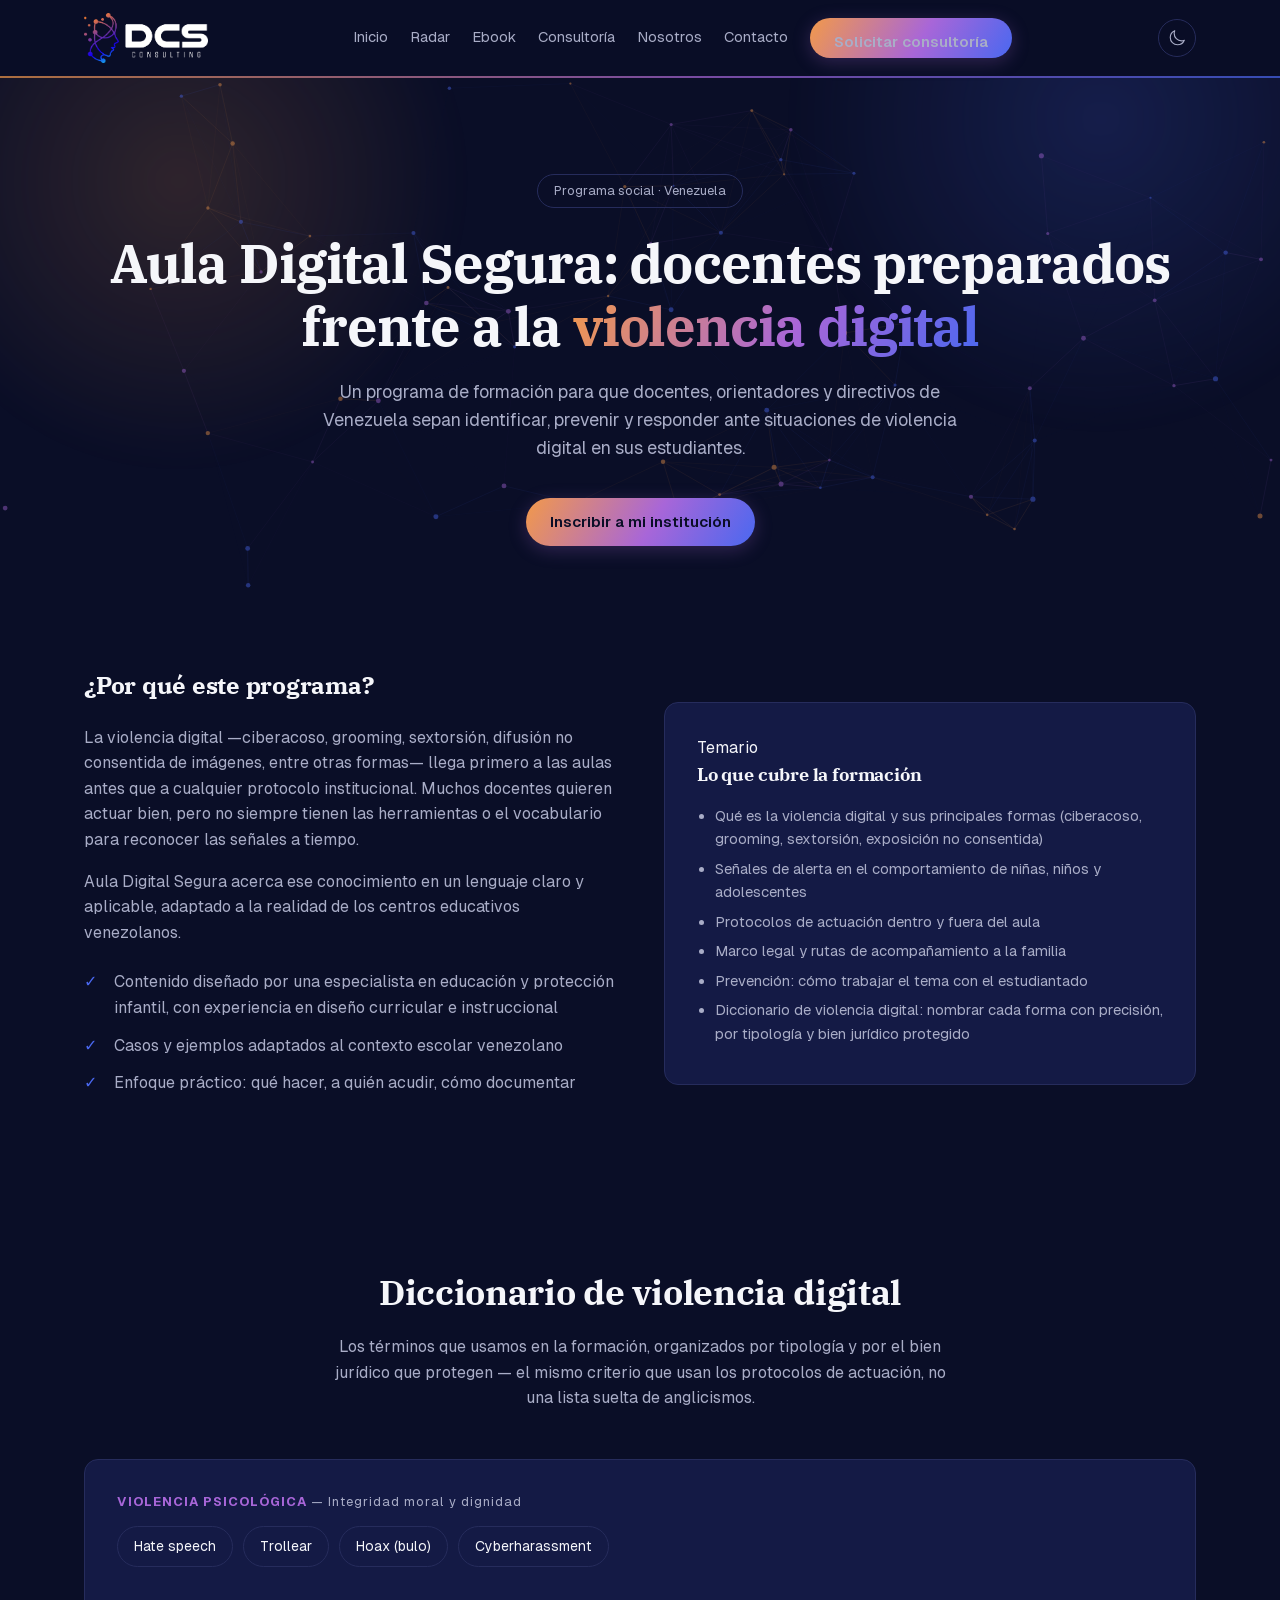
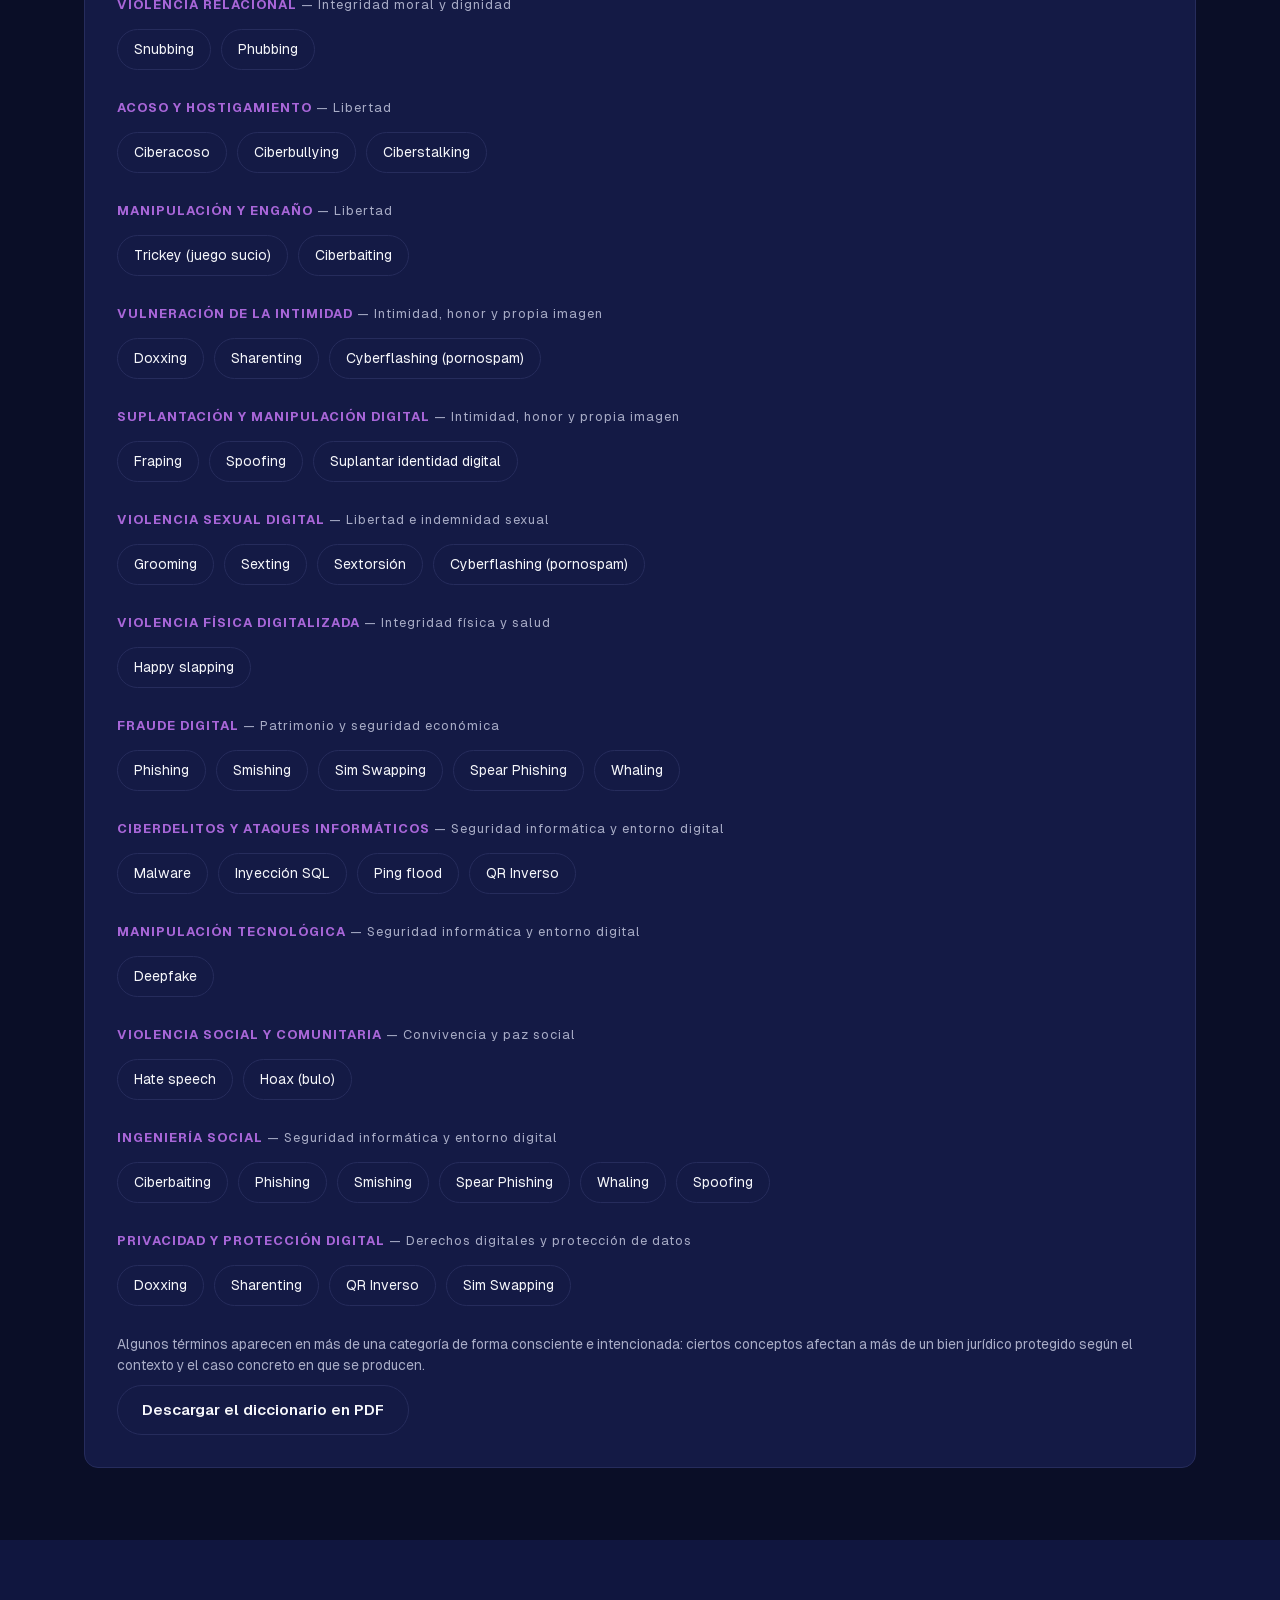
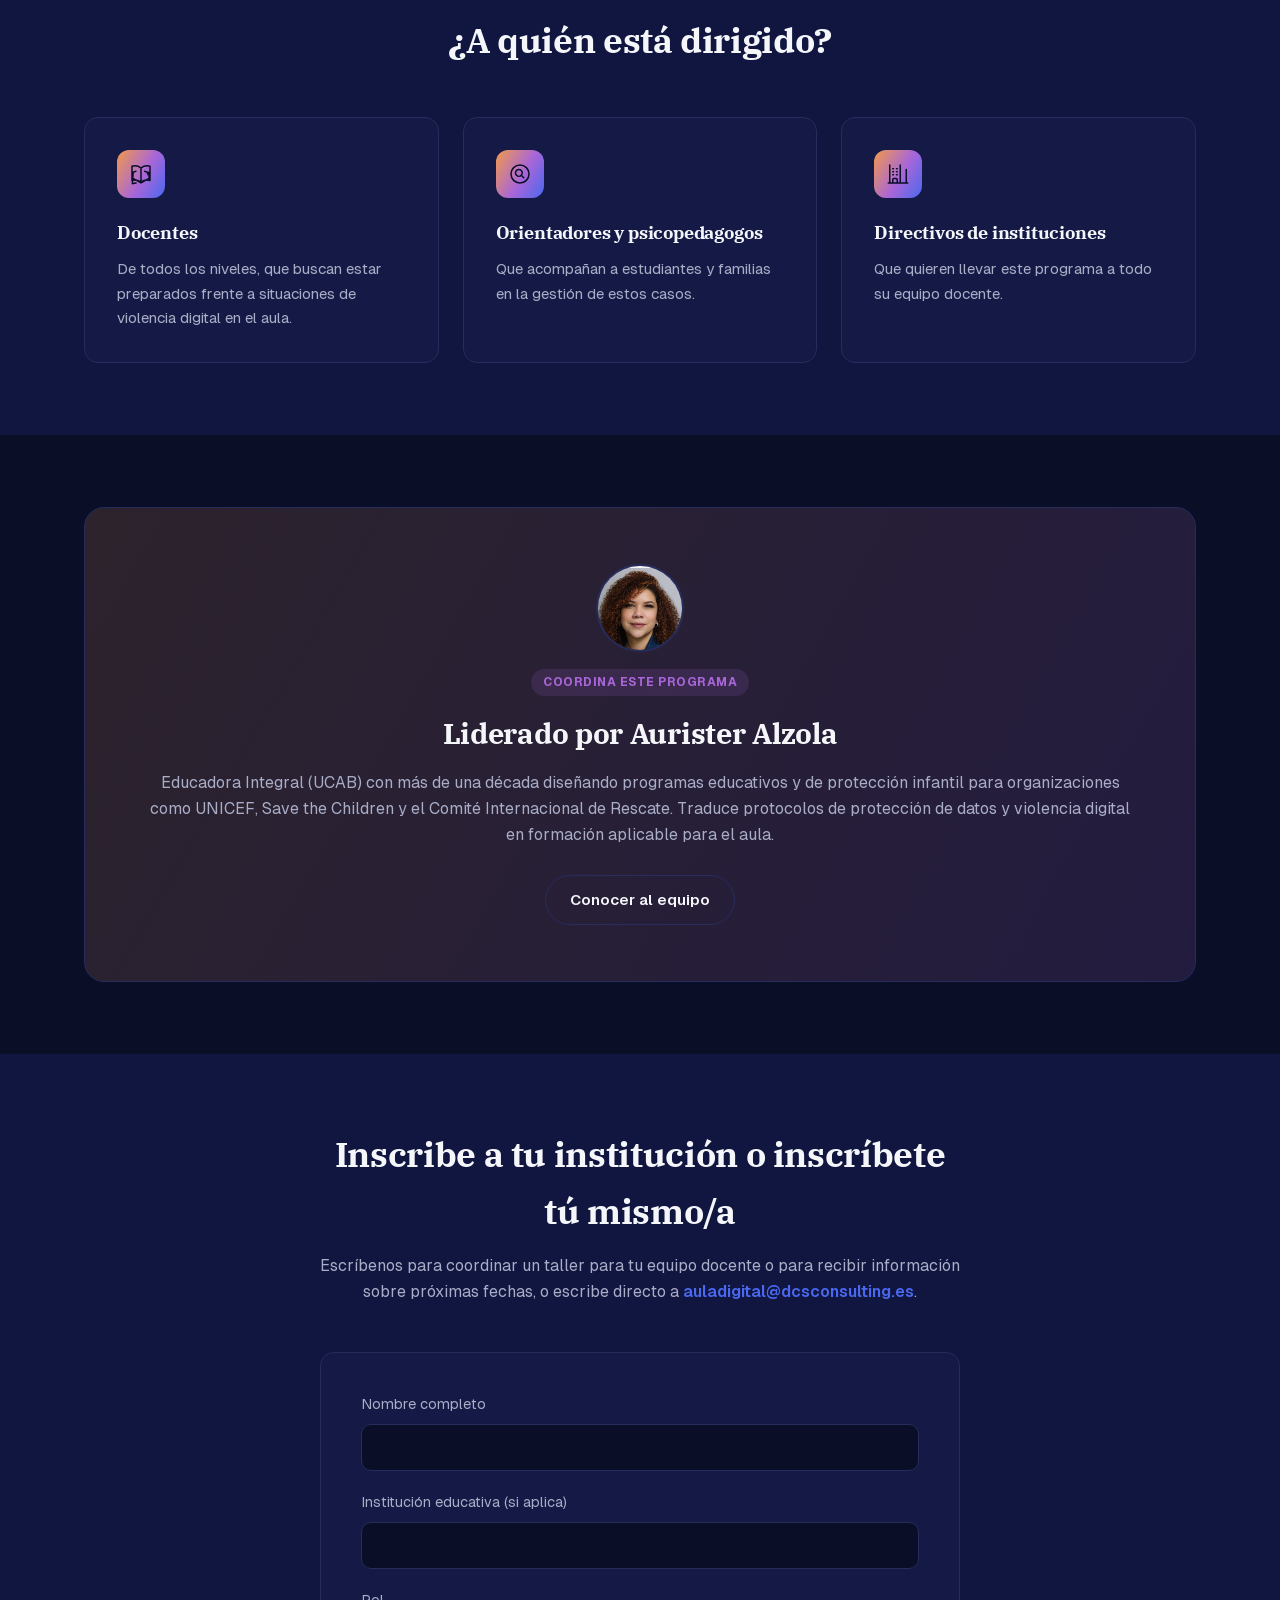
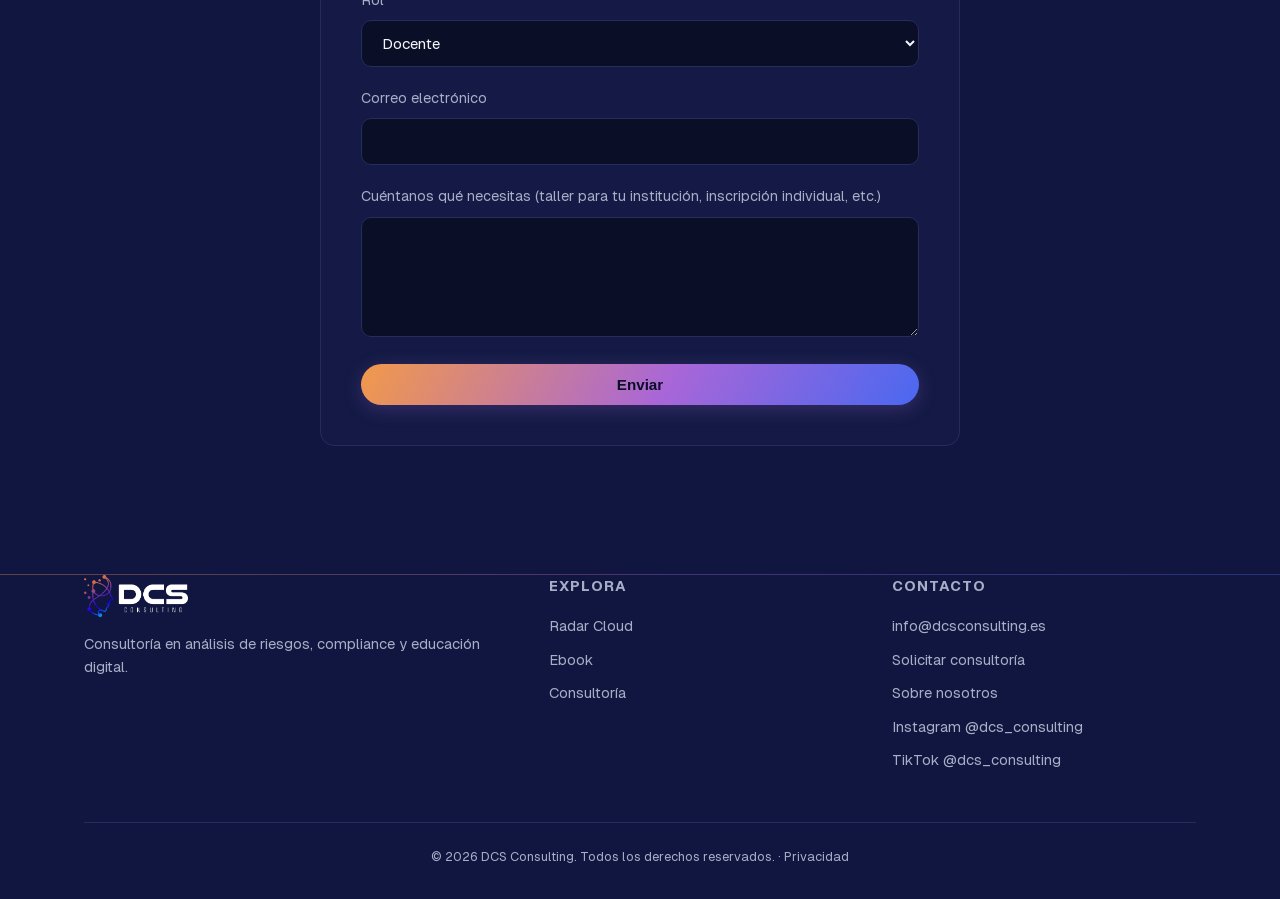
==== aula-digital-segura.html @ 71032039 "Oculta temporalmente Formación y Aula Digital Segura del menú - Quita los enlaces de navegación y fo" ====
<!DOCTYPE html>
<html lang="es">
<head>
<script>(function(){try{if(localStorage.getItem("dcs-theme")==="light"){document.documentElement.setAttribute("data-theme","light");}}catch(e){}})();</script>
<meta charset="UTF-8">
<meta name="viewport" content="width=device-width, initial-scale=1.0">
<title>Aula Digital Segura | DCS Consulting</title>
<meta name="description" content="Programa de formación docente en violencia digital para Venezuela: identificación, prevención y protocolos de actuación en el aula.">
<meta property="og:type" content="website">
<meta property="og:title" content="Aula Digital Segura | DCS Consulting">
<meta property="og:description" content="Programa de formación docente en violencia digital para Venezuela: identificación, prevención y protocolos de actuación en el aula.">
<meta property="og:url" content="https://dcsconsulting.es/aula-digital-segura.html">
<meta property="og:image" content="https://dcsconsulting.es/assets/logo-full.png">
<meta name="twitter:card" content="summary_large_image">
<meta name="twitter:title" content="Aula Digital Segura | DCS Consulting">
<meta name="twitter:description" content="Programa de formación docente en violencia digital para Venezuela: identificación, prevención y protocolos de actuación en el aula.">
<meta name="twitter:image" content="https://dcsconsulting.es/assets/logo-full.png">
<link rel="stylesheet" href="css/style.css?v=20260808">
<link rel="icon" type="image/png" href="assets/favicon.png">
<link rel="preconnect" href="https://fonts.googleapis.com">
<link rel="preconnect" href="https://fonts.gstatic.com" crossorigin>
<link href="https://fonts.googleapis.com/css2?family=IBM+Plex+Serif:wght@500;600;700&display=swap" rel="stylesheet">
</head>
<body>

<header class="site-header">
  <div class="container">
    <a href="index.html" class="logo">
      <img src="assets/logo-full.png" alt="DCS Consulting" class="logo-img logo-on-dark">
      <img src="assets/logo-full-dark.png" alt="DCS Consulting" class="logo-img logo-on-light">
    </a>
    <nav class="nav-links">
      <a href="index.html">Inicio</a>
      <a href="radar.html">Radar</a>
      <a href="ebook.html">Ebook</a>
      <a href="consultoria.html">Consultoría</a>
      <a href="sobre-nosotros.html">Nosotros</a>
      <a href="contacto.html">Contacto</a>
      <a href="contacto.html" class="btn btn-primary">Solicitar consultoría</a>
    </nav>
    <button class="theme-toggle" aria-label="Cambiar tema claro/oscuro" title="Cambiar tema">
      <svg class="icon-moon" viewBox="0 0 24 24"><path stroke-linecap="round" stroke-linejoin="round" stroke-width="1.5" d="M21.752 15.002A9.72 9.72 0 0118 15.75c-5.385 0-9.75-4.365-9.75-9.75 0-1.33.266-2.597.748-3.752A9.753 9.753 0 003 11.25C3 16.635 7.365 21 12.75 21a9.753 9.753 0 009.002-5.998z"/></svg>
      <svg class="icon-sun" viewBox="0 0 24 24"><path stroke-linecap="round" stroke-linejoin="round" stroke-width="1.5" d="M12 3v2.25m6.364.386-1.591 1.591M21 12h-2.25m-.386 6.364-1.591-1.591M12 18.75V21m-6.364-.386 1.591-1.591M3 12h2.25m.386-6.364 1.591 1.591M15.75 12a3.75 3.75 0 11-7.5 0 3.75 3.75 0 017.5 0z"/></svg>
    </button>
    <button class="nav-toggle" aria-label="Abrir menú">☰</button>
  </div>
</header>

<section class="hero" style="padding-bottom:48px;">
  <canvas class="particle-swarm hero-swarm" aria-hidden="true"></canvas>
  <div class="container">
    <span class="eyebrow">Programa social · Venezuela</span>
    <h1>Aula Digital Segura: docentes preparados frente a la <span class="grad">violencia digital</span></h1>
    <p class="lead">Un programa de formación para que docentes, orientadores y directivos de Venezuela sepan identificar, prevenir y responder ante situaciones de violencia digital en sus estudiantes.</p>
    <div class="hero-actions">
      <a href="#form" class="btn btn-primary">Inscribir a mi institución</a>
    </div>
  </div>
</section>

<section>
  <div class="container two-col">
    <div>
      <h2 class="mt-0">¿Por qué este programa?</h2>
      <p style="color:var(--text-muted);">La violencia digital —ciberacoso, grooming, sextorsión, difusión no consentida de imágenes, entre otras formas— llega primero a las aulas antes que a cualquier protocolo institucional. Muchos docentes quieren actuar bien, pero no siempre tienen las herramientas o el vocabulario para reconocer las señales a tiempo.</p>
      <p style="color:var(--text-muted);">Aula Digital Segura acerca ese conocimiento en un lenguaje claro y aplicable, adaptado a la realidad de los centros educativos venezolanos.</p>
      <ul class="list-check">
        <li>Contenido diseñado por una especialista en educación y protección infantil, con experiencia en diseño curricular e instruccional</li>
        <li>Casos y ejemplos adaptados al contexto escolar venezolano</li>
        <li>Enfoque práctico: qué hacer, a quién acudir, cómo documentar</li>
      </ul>
    </div>
    <div class="card">
      <span class="tag">Temario</span>
      <h3>Lo que cubre la formación</h3>
      <ul>
        <li>Qué es la violencia digital y sus principales formas (ciberacoso, grooming, sextorsión, exposición no consentida)</li>
        <li>Señales de alerta en el comportamiento de niñas, niños y adolescentes</li>
        <li>Protocolos de actuación dentro y fuera del aula</li>
        <li>Marco legal y rutas de acompañamiento a la familia</li>
        <li>Prevención: cómo trabajar el tema con el estudiantado</li>
        <li>Diccionario de violencia digital: nombrar cada forma con precisión, por tipología y bien jurídico protegido</li>
      </ul>
    </div>
  </div>
</section>

<section>
  <div class="container">
    <div class="section-head">
      <h2>Diccionario de violencia digital</h2>
      <p>Los términos que usamos en la formación, organizados por tipología y por el bien jurídico que protegen — el mismo criterio que usan los protocolos de actuación, no una lista suelta de anglicismos.</p>
    </div>
    <div class="card">
      <div class="skill-group">
        <h4>Violencia psicológica <span style="text-transform:none; font-weight:400; color:var(--text-muted);">— Integridad moral y dignidad</span></h4>
        <div class="skill-tags">
          <span class="skill-tag">Hate speech</span>
          <span class="skill-tag">Trollear</span>
          <span class="skill-tag">Hoax (bulo)</span>
          <span class="skill-tag">Cyberharassment</span>
        </div>
      </div>
      <div class="skill-group">
        <h4>Violencia relacional <span style="text-transform:none; font-weight:400; color:var(--text-muted);">— Integridad moral y dignidad</span></h4>
        <div class="skill-tags">
          <span class="skill-tag">Snubbing</span>
          <span class="skill-tag">Phubbing</span>
        </div>
      </div>
      <div class="skill-group">
        <h4>Acoso y hostigamiento <span style="text-transform:none; font-weight:400; color:var(--text-muted);">— Libertad</span></h4>
        <div class="skill-tags">
          <span class="skill-tag">Ciberacoso</span>
          <span class="skill-tag">Ciberbullying</span>
          <span class="skill-tag">Ciberstalking</span>
        </div>
      </div>
      <div class="skill-group">
        <h4>Manipulación y engaño <span style="text-transform:none; font-weight:400; color:var(--text-muted);">— Libertad</span></h4>
        <div class="skill-tags">
          <span class="skill-tag">Trickey (juego sucio)</span>
          <span class="skill-tag">Ciberbaiting</span>
        </div>
      </div>
      <div class="skill-group">
        <h4>Vulneración de la intimidad <span style="text-transform:none; font-weight:400; color:var(--text-muted);">— Intimidad, honor y propia imagen</span></h4>
        <div class="skill-tags">
          <span class="skill-tag">Doxxing</span>
          <span class="skill-tag">Sharenting</span>
          <span class="skill-tag">Cyberflashing (pornospam)</span>
        </div>
      </div>
      <div class="skill-group">
        <h4>Suplantación y manipulación digital <span style="text-transform:none; font-weight:400; color:var(--text-muted);">— Intimidad, honor y propia imagen</span></h4>
        <div class="skill-tags">
          <span class="skill-tag">Fraping</span>
          <span class="skill-tag">Spoofing</span>
          <span class="skill-tag">Suplantar identidad digital</span>
        </div>
      </div>
      <div class="skill-group">
        <h4>Violencia sexual digital <span style="text-transform:none; font-weight:400; color:var(--text-muted);">— Libertad e indemnidad sexual</span></h4>
        <div class="skill-tags">
          <span class="skill-tag">Grooming</span>
          <span class="skill-tag">Sexting</span>
          <span class="skill-tag">Sextorsión</span>
          <span class="skill-tag">Cyberflashing (pornospam)</span>
        </div>
      </div>
      <div class="skill-group">
        <h4>Violencia física digitalizada <span style="text-transform:none; font-weight:400; color:var(--text-muted);">— Integridad física y salud</span></h4>
        <div class="skill-tags">
          <span class="skill-tag">Happy slapping</span>
        </div>
      </div>
      <div class="skill-group">
        <h4>Fraude digital <span style="text-transform:none; font-weight:400; color:var(--text-muted);">— Patrimonio y seguridad económica</span></h4>
        <div class="skill-tags">
          <span class="skill-tag">Phishing</span>
          <span class="skill-tag">Smishing</span>
          <span class="skill-tag">Sim Swapping</span>
          <span class="skill-tag">Spear Phishing</span>
          <span class="skill-tag">Whaling</span>
        </div>
      </div>
      <div class="skill-group">
        <h4>Ciberdelitos y ataques informáticos <span style="text-transform:none; font-weight:400; color:var(--text-muted);">— Seguridad informática y entorno digital</span></h4>
        <div class="skill-tags">
          <span class="skill-tag">Malware</span>
          <span class="skill-tag">Inyección SQL</span>
          <span class="skill-tag">Ping flood</span>
          <span class="skill-tag">QR Inverso</span>
        </div>
      </div>
      <div class="skill-group">
        <h4>Manipulación tecnológica <span style="text-transform:none; font-weight:400; color:var(--text-muted);">— Seguridad informática y entorno digital</span></h4>
        <div class="skill-tags">
          <span class="skill-tag">Deepfake</span>
        </div>
      </div>
      <div class="skill-group">
        <h4>Violencia social y comunitaria <span style="text-transform:none; font-weight:400; color:var(--text-muted);">— Convivencia y paz social</span></h4>
        <div class="skill-tags">
          <span class="skill-tag">Hate speech</span>
          <span class="skill-tag">Hoax (bulo)</span>
        </div>
      </div>
      <div class="skill-group">
        <h4>Ingeniería social <span style="text-transform:none; font-weight:400; color:var(--text-muted);">— Seguridad informática y entorno digital</span></h4>
        <div class="skill-tags">
          <span class="skill-tag">Ciberbaiting</span>
          <span class="skill-tag">Phishing</span>
          <span class="skill-tag">Smishing</span>
          <span class="skill-tag">Spear Phishing</span>
          <span class="skill-tag">Whaling</span>
          <span class="skill-tag">Spoofing</span>
        </div>
      </div>
      <div class="skill-group">
        <h4>Privacidad y protección digital <span style="text-transform:none; font-weight:400; color:var(--text-muted);">— Derechos digitales y protección de datos</span></h4>
        <div class="skill-tags">
          <span class="skill-tag">Doxxing</span>
          <span class="skill-tag">Sharenting</span>
          <span class="skill-tag">QR Inverso</span>
          <span class="skill-tag">Sim Swapping</span>
        </div>
      </div>
      <p style="color:var(--text-muted); font-size:0.85rem; margin-top:24px;">Algunos términos aparecen en más de una categoría de forma consciente e intencionada: ciertos conceptos afectan a más de un bien jurídico protegido según el contexto y el caso concreto en que se producen.</p>
      <a href="assets/downloads/Diccionario-Violencia-Digital-DCS.pdf" class="btn btn-outline" style="margin-top:8px;" download>Descargar el diccionario en PDF</a>
    </div>
  </div>
</section>

<section class="section-alt">
  <div class="container">
    <div class="section-head">
      <h2>¿A quién está dirigido?</h2>
    </div>
    <div class="grid">
      <div class="card">
        <div class="icon"><svg viewBox="0 0 24 24"><path stroke-linecap="round" stroke-linejoin="round" stroke-width="1.5" d="M4.26 10.147a60.437 60.437 0 00-.491 6.347A48.627 48.627 0 0112 20.904a48.627 48.627 0 018.232-4.41 60.46 60.46 0 00-.491-6.347M4.26 10.147a50.02 50.02 0 012.658-.813m-2.658.813a49.99 49.99 0 00-.833 11.5m0 0a44.997 44.997 0 013.7-.686M18.232 10.147a50.02 50.02 0 00-2.658-.813m2.658.813a49.99 49.99 0 01.833 2.507M12 6.042A8.967 8.967 0 006 3.75c-1.052 0-2.062.18-3 .512v14.25A8.987 8.987 0 016 18c2.305 0 4.408.867 6 2.292m0-14.25a8.966 8.966 0 016-2.292c1.052 0 2.062.18 3 .512v14.25A8.987 8.987 0 0018 18a8.967 8.967 0 00-6 2.292m0-14.25v14.25"/></svg></div>
        <h3>Docentes</h3>
        <p>De todos los niveles, que buscan estar preparados frente a situaciones de violencia digital en el aula.</p>
      </div>
      <div class="card">
        <div class="icon"><svg viewBox="0 0 24 24"><path stroke-linecap="round" stroke-linejoin="round" stroke-width="1.5" d="M15.75 15.75l-2.489-2.489m0 0a3.375 3.375 0 10-4.773-4.773 3.375 3.375 0 004.774 4.774zM21 12a9 9 0 11-18 0 9 9 0 0118 0z"/></svg></div>
        <h3>Orientadores y psicopedagogos</h3>
        <p>Que acompañan a estudiantes y familias en la gestión de estos casos.</p>
      </div>
      <div class="card">
        <div class="icon"><svg viewBox="0 0 24 24"><path stroke-linecap="round" stroke-linejoin="round" stroke-width="1.5" d="M2.25 21h19.5m-18-18v18m10.5-18v18m6-13.5V21M6.75 6.75h.75m-.75 3h.75m-.75 3h.75m3-6h.75m-.75 3h.75m-.75 3h.75M6.75 21v-3.375c0-.621.504-1.125 1.125-1.125h2.25c.621 0 1.125.504 1.125 1.125V21"/></svg></div>
        <h3>Directivos de instituciones</h3>
        <p>Que quieren llevar este programa a todo su equipo docente.</p>
      </div>
    </div>
  </div>
</section>

<section>
  <div class="container">
    <div class="cta-banner">
      <img src="assets/auri.jpg" alt="Aurister Alzola" class="team-photo">
      <span class="badge">Coordina este programa</span>
      <h2>Liderado por Aurister Alzola</h2>
      <p>
        Educadora Integral (UCAB) con más de una década diseñando programas educativos y de protección infantil para organizaciones como UNICEF, Save the Children y el Comité Internacional de Rescate. Traduce protocolos de protección de datos y violencia digital en formación aplicable para el aula.
      </p>
      <a href="sobre-nosotros.html" class="btn btn-outline">Conocer al equipo</a>
    </div>
  </div>
</section>

<section id="form" class="section-alt">
  <div class="container">
    <div class="section-head">
      <h2>Inscribe a tu institución o inscríbete tú mismo/a</h2>
      <p>Escríbenos para coordinar un taller para tu equipo docente o para recibir información sobre próximas fechas, o escribe directo a <a href="mailto:auladigital@dcsconsulting.es" style="color:var(--blue); font-weight:600;">auladigital@dcsconsulting.es</a>.</p>
    </div>
    <div class="form-wrap">
      <!-- TODO: reemplaza YOUR_FORM_ID por tu propio formulario de Formspree -->
      <form action="https://formspree.io/f/YOUR_FORM_ID" method="POST">
        <div class="field">
          <label for="nombre">Nombre completo</label>
          <input type="text" id="nombre" name="nombre" required>
        </div>
        <div class="field">
          <label for="institucion">Institución educativa (si aplica)</label>
          <input type="text" id="institucion" name="institucion">
        </div>
        <div class="field">
          <label for="rol">Rol</label>
          <select id="rol" name="rol">
            <option>Docente</option>
            <option>Orientador/a</option>
            <option>Directivo/a</option>
            <option>Otro</option>
          </select>
        </div>
        <div class="field">
          <label for="email">Correo electrónico</label>
          <input type="email" id="email" name="email" required>
        </div>
        <div class="field">
          <label for="mensaje">Cuéntanos qué necesitas (taller para tu institución, inscripción individual, etc.)</label>
          <textarea id="mensaje" name="mensaje"></textarea>
        </div>
        <button type="submit" class="btn btn-primary" style="width:100%;">Enviar</button>
      </form>
    </div>
  </div>
</section>

<footer class="site-footer">
  <div class="container">
    <div class="footer-grid">
      <div>
        <div class="logo" style="margin-bottom:14px;">
          <img src="assets/logo-full.png" alt="DCS Consulting" class="logo-img logo-on-dark">
      <img src="assets/logo-full-dark.png" alt="DCS Consulting" class="logo-img logo-on-light">
        </div>
        <p>Consultoría en análisis de riesgos, compliance y educación digital.</p>
      </div>
      <div>
        <h4>Explora</h4>
        <a href="radar.html">Radar Cloud</a>
        <a href="ebook.html">Ebook</a>
        <a href="consultoria.html">Consultoría</a>
      </div>
      <div>
        <h4>Contacto</h4>
        <p><a href="mailto:info@dcsconsulting.es">info@dcsconsulting.es</a></p>
        <a href="contacto.html">Solicitar consultoría</a>
        <a href="sobre-nosotros.html">Sobre nosotros</a>
        <a href="https://www.instagram.com/dcs_consulting/" target="_blank" rel="noopener">Instagram @dcs_consulting</a>
        <a href="https://www.tiktok.com/@dcs_consulting" target="_blank" rel="noopener">TikTok @dcs_consulting</a>
      </div>
    </div>
    <div class="footer-bottom">© 2026 DCS Consulting. Todos los derechos reservados. · <a href="privacidad.html" style="color:inherit;">Privacidad</a></div>
  </div>
</footer>

<script defer src="js/particle-swarm.js?v=20260808"></script>
<script src="js/main.js?v=20260808"></script>
</body>
</html>
---- css/style.css ----
/* DCS Consulting — hoja de estilos global */

@font-face {
  font-family: "Geist";
  src: url("../assets/fonts/Geist-Variable.woff2") format("woff2-variations"),
       url("../assets/fonts/Geist-Variable.woff2") format("woff2");
  font-weight: 100 900;
  font-style: normal;
  font-display: swap;
}

:root {
  --bg: #0a0e27;
  --bg-alt: #10163f;
  --bg-card: #141a45;
  --border: #262c5c;
  --text: #f5f6fa;
  --text-muted: #a9adc7;
  --orange: #f2994a;
  --purple: #a866d8;
  --blue: #4a68f0;
  --gradient: linear-gradient(120deg, var(--orange), var(--purple) 55%, var(--blue));
  --radius: 14px;
  --max-width: 1160px;
  --ease-out: cubic-bezier(0.22, 1, 0.36, 1);
  --font-display: "IBM Plex Serif", Georgia, serif;
  --header-bg: rgba(10, 14, 39, 0.92);
  --card-shadow: rgba(10, 14, 39, 0.4);
  --danger: #ef5a5a;
  --warning: #f2994a;
  --success: #3ddc97;
}

:root[data-theme="light"] {
  --bg: #f6f7fb;
  --bg-alt: #ebeef8;
  --bg-card: #ffffff;
  --border: #dde1f2;
  --text: #12173a;
  --text-muted: #5a5f82;
  --header-bg: rgba(246, 247, 251, 0.88);
  --card-shadow: rgba(30, 41, 90, 0.14);
}

:root[data-theme="light"] .hero-nebula { opacity: 0.32; }
:root[data-theme="light"] .hero-swarm { opacity: 0.35; }

* { box-sizing: border-box; }

html {
  scroll-behavior: smooth;
  overflow-x: clip;
}

@media (prefers-reduced-motion: reduce) {
  html { scroll-behavior: auto; }
}

body {
  margin: 0;
  overflow-x: clip;
  font-family: "Geist", "IBM Plex Sans", "Segoe UI", system-ui, -apple-system, Roboto, Helvetica, Arial, sans-serif;
  background: var(--bg);
  color: var(--text);
  line-height: 1.6;
}

h1, h2, h3 {
  font-family: var(--font-display);
  letter-spacing: -0.01em;
}

a { color: inherit; text-decoration: none; }

img { max-width: 100%; display: block; }

.container {
  max-width: var(--max-width);
  margin: 0 auto;
  padding: 0 24px;
}

/* ---------- Header ---------- */

.site-header {
  position: sticky;
  top: 0;
  z-index: 100;
  background: var(--header-bg);
  backdrop-filter: blur(8px);
}

.site-header::after {
  content: "";
  display: block;
  height: 2px;
  background: var(--gradient);
  opacity: 0.7;
}

.site-header .container {
  display: flex;
  align-items: center;
  justify-content: space-between;
  height: 76px;
}

.logo {
  display: flex;
  align-items: center;
  gap: 8px;
}

.site-header .logo-img,
.site-footer .logo-img {
  height: 50px;
  width: auto;
  max-width: none;
  flex-shrink: 0;
}

.site-footer .logo-img { height: 42px; }

.logo-on-light { display: none; }
:root[data-theme="light"] .logo-on-dark { display: none; }
:root[data-theme="light"] .logo-on-light { display: block; }

.nav-links {
  display: flex;
  align-items: center;
  gap: 22px;
  font-size: 0.92rem;
  white-space: nowrap;
}

.nav-links a {
  position: relative;
  color: var(--text-muted);
  padding-bottom: 3px;
  transition: color 0.2s;
}

.nav-links a::after {
  content: "";
  position: absolute;
  left: 0; right: 0; bottom: -2px;
  height: 1.5px;
  background: var(--gradient);
  transform: scaleX(0);
  transform-origin: right;
  transition: transform 0.3s var(--ease-out);
}

.nav-links a:hover,
.nav-links a.active {
  color: var(--text);
}

.nav-links a:hover::after,
.nav-links a.active::after {
  transform: scaleX(1);
  transform-origin: left;
}

.nav-links a.btn::after { display: none; }

.btn {
  display: inline-block;
  padding: 12px 24px;
  border-radius: 999px;
  font-weight: 600;
  font-size: 0.95rem;
  border: none;
  cursor: pointer;
  transition: transform 0.25s var(--ease-out), box-shadow 0.25s var(--ease-out);
}

.btn-primary {
  background: var(--gradient);
  color: #0a0e27;
  box-shadow: 0 4px 18px rgba(168, 102, 216, 0.25);
}

.btn-primary:hover { transform: translateY(-2px); box-shadow: 0 10px 28px rgba(168, 102, 216, 0.4); }

.btn-outline {
  background: transparent;
  color: var(--text);
  border: 1px solid var(--border);
}

.btn-outline:hover { border-color: var(--purple); }

.nav-toggle {
  display: none;
  background: none;
  border: none;
  color: var(--text);
  font-size: 1.6rem;
  cursor: pointer;
}

.theme-toggle {
  display: inline-flex;
  align-items: center;
  justify-content: center;
  width: 38px;
  height: 38px;
  border-radius: 50%;
  border: 1px solid var(--border);
  background: transparent;
  color: var(--text-muted);
  cursor: pointer;
  transition: border-color 0.25s var(--ease-out), color 0.25s var(--ease-out);
}

.theme-toggle:hover { border-color: var(--purple); color: var(--text); }

.theme-toggle svg { width: 18px; height: 18px; stroke: currentColor; fill: none; }

.theme-toggle .icon-sun { display: none; }
:root[data-theme="light"] .theme-toggle .icon-sun { display: block; }
:root[data-theme="light"] .theme-toggle .icon-moon { display: none; }

/* ---------- Hero ---------- */

.hero {
  position: relative;
  padding: 96px 0 72px;
  text-align: center;
  overflow: hidden;
}

.hero::before {
  content: "";
  position: absolute;
  inset: -10%;
  z-index: 0;
  background:
    radial-gradient(circle 480px at var(--mx, 20%) var(--my, 25%), rgba(242, 153, 74, 0.16), transparent 60%),
    radial-gradient(circle 520px at calc(100% - var(--mx, 20%)) calc(var(--my, 25%) - 10%), rgba(74, 104, 240, 0.18), transparent 60%);
  filter: blur(10px);
  transition: background 0.4s ease;
  pointer-events: none;
}

.hero > .container { position: relative; z-index: 1; }

.hero-nebula {
  position: absolute;
  inset: 0;
  z-index: 0;
  opacity: 0.55;
  pointer-events: none;
}

.hero-nebula canvas {
  display: block;
  width: 100%;
  height: 100%;
}

.founder-showcase {
  display: flex;
  align-items: center;
  gap: 56px;
}

.founder-portrait-frame {
  position: relative;
  flex: 0 0 auto;
  width: 100%;
  max-width: 360px;
  aspect-ratio: 900 / 872;
  border-radius: var(--radius);
  overflow: hidden;
  background: var(--bg-alt);
  border: 1px solid var(--border);
}

.particle-swarm {
  position: absolute;
  inset: 0;
  width: 100%;
  height: 100%;
  display: block;
}

.hero-swarm {
  z-index: 0;
  opacity: 0.5;
  pointer-events: none;
}

.founder-portrait-img {
  position: absolute;
  inset: 0;
  width: 100%;
  height: 100%;
  object-fit: cover;
  object-position: center 18%;
  -webkit-mask-image: radial-gradient(ellipse 62% 74% at 50% 40%, black 52%, transparent 92%);
  mask-image: radial-gradient(ellipse 62% 74% at 50% 40%, black 52%, transparent 92%);
}

.founder-showcase-text {
  flex: 1 1 320px;
}

@media (max-width: 780px) {
  .founder-showcase {
    flex-direction: column;
    gap: 28px;
    text-align: center;
  }
  .founder-portrait-frame { max-width: 280px; }
}

.eyebrow {
  display: inline-block;
  padding: 6px 16px;
  border: 1px solid var(--border);
  border-radius: 999px;
  font-size: 0.8rem;
  color: var(--text-muted);
  margin-bottom: 24px;
}

.hero h1 {
  font-size: clamp(2.1rem, 5vw, 3.4rem);
  margin: 0 0 20px;
  font-weight: 800;
  line-height: 1.15;
  letter-spacing: -0.02em;
}

.hero h1 .grad {
  background: var(--gradient);
  -webkit-background-clip: text;
  background-clip: text;
  color: transparent;
}

.hero p.lead {
  max-width: 680px;
  margin: 0 auto 36px;
  color: var(--text-muted);
  font-size: 1.1rem;
}

.hero-actions {
  display: flex;
  gap: 16px;
  justify-content: center;
  flex-wrap: wrap;
}

/* ---------- Sections ---------- */

section { padding: 72px 0; }

.section-alt { background: var(--bg-alt); }

.section-head {
  text-align: center;
  max-width: 640px;
  margin: 0 auto 48px;
}

.section-head h2 {
  font-size: clamp(1.6rem, 3vw, 2.2rem);
  margin: 0 0 14px;
}

.section-head p { color: var(--text-muted); margin: 0; }

/* ---------- Cards / Grid ---------- */

.grid {
  display: grid;
  gap: 24px;
  grid-template-columns: repeat(auto-fit, minmax(260px, 1fr));
}

.grid-2 { grid-template-columns: repeat(auto-fit, minmax(320px, 1fr)); }

.card {
  position: relative;
  background: var(--bg-card);
  border: 1px solid var(--border);
  border-radius: var(--radius);
  padding: 32px;
  transition: transform 0.3s var(--ease-out), border-color 0.3s var(--ease-out), box-shadow 0.3s var(--ease-out);
  overflow: hidden;
}

.card::before {
  content: "";
  position: absolute;
  top: 0; left: 0; right: 0;
  height: 3px;
  background: var(--gradient);
  opacity: 0;
  transition: opacity 0.2s ease;
}

.card:hover {
  transform: translateY(-4px);
  border-color: var(--purple);
  box-shadow: 0 12px 32px var(--card-shadow);
}

.card:hover::before { opacity: 1; }

.card:hover .icon { transform: scale(1.08) rotate(-4deg); }

.card .icon {
  width: 48px;
  height: 48px;
  border-radius: 12px;
  background: var(--gradient);
  display: flex;
  transition: transform 0.4s var(--ease-out);
  align-items: center;
  justify-content: center;
  color: var(--bg);
  font-size: 1.3rem;
  font-weight: 700;
  margin-bottom: 20px;
}

.card .icon svg {
  width: 24px;
  height: 24px;
  stroke: currentColor;
  fill: none;
}

.card h3 { margin: 0 0 10px; font-size: 1.15rem; }

.card p { color: var(--text-muted); margin: 0; font-size: 0.95rem; }

.card ul { margin: 14px 0 0; padding-left: 18px; color: var(--text-muted); font-size: 0.92rem; }
.card ul li { margin-bottom: 6px; }

.pillar-card {
  position: relative;
  overflow: hidden;
}

.team-photo {
  width: 88px;
  height: 88px;
  border-radius: 50%;
  object-fit: cover;
  margin: 0 auto 16px;
  border: 2px solid var(--border);
}

.pillar-card .tag {
  display: inline-block;
  font-size: 0.72rem;
  text-transform: uppercase;
  letter-spacing: 1px;
  color: var(--purple);
  margin-bottom: 10px;
  font-weight: 700;
}

/* ---------- Steps ---------- */

.steps {
  display: grid;
  gap: 20px;
  grid-template-columns: repeat(auto-fit, minmax(220px, 1fr));
  counter-reset: step;
}

.step {
  border: 1px solid var(--border);
  border-radius: var(--radius);
  padding: 24px;
}

.step::before {
  counter-increment: step;
  content: counter(step);
  display: flex;
  align-items: center;
  justify-content: center;
  width: 36px;
  height: 36px;
  border-radius: 50%;
  background: var(--gradient);
  color: #0a0e27;
  font-weight: 800;
  margin-bottom: 16px;
}

/* ---------- Forms ---------- */

.form-wrap {
  max-width: 640px;
  margin: 0 auto;
  background: var(--bg-card);
  border: 1px solid var(--border);
  border-radius: var(--radius);
  padding: 40px;
}

form .field { margin-bottom: 20px; }

form label {
  display: block;
  margin-bottom: 8px;
  font-size: 0.9rem;
  color: var(--text-muted);
}

form input,
form select,
form textarea {
  width: 100%;
  padding: 13px 16px;
  border-radius: 10px;
  border: 1px solid var(--border);
  background: var(--bg);
  color: var(--text);
  font-size: 0.95rem;
  font-family: inherit;
}

form input:focus-visible,
form select:focus-visible,
form textarea:focus-visible {
  outline: 2px solid var(--purple);
  outline-offset: 2px;
  border-color: var(--purple);
}

/* ---------- Focus states (keyboard nav) ---------- */

a:focus-visible,
button:focus-visible,
.btn:focus-visible,
.skill-tag:focus-visible {
  outline: 2px solid var(--blue);
  outline-offset: 3px;
  border-radius: 4px;
}

.btn:focus-visible { border-radius: 999px; }

form textarea { resize: vertical; min-height: 120px; }

.field-checkbox {
  display: flex;
  align-items: flex-start;
  gap: 10px;
}

.field-checkbox input[type="checkbox"] {
  width: 18px;
  height: 18px;
  margin-top: 2px;
  accent-color: var(--purple);
  flex-shrink: 0;
}

.field-checkbox label {
  font-size: 0.85rem;
  color: var(--text-muted);
  margin-bottom: 0;
}

.field-checkbox label a { color: var(--blue); font-weight: 600; }

.form-note {
  font-size: 0.82rem;
  color: var(--text-muted);
  margin-top: 12px;
}

/* ---------- Banner / CTA ---------- */

.cta-banner {
  border-radius: 20px;
  padding: 56px;
  text-align: center;
  background: linear-gradient(120deg, rgba(242,153,74,0.15), rgba(168,102,216,0.15), rgba(74,104,240,0.15));
  background-size: 220% 220%;
  animation: ctaDrift 14s ease-in-out infinite;
  border: 1px solid var(--border);
}

@keyframes ctaDrift {
  0%, 100% { background-position: 0% 50%; }
  50% { background-position: 100% 50%; }
}

.cta-banner h2 { margin: 0 0 14px; font-size: 1.8rem; }
.cta-banner p { color: var(--text-muted); margin: 0 0 28px; }

/* ---------- Ebook ---------- */

.ebook-layout {
  display: grid;
  grid-template-columns: 280px 1fr;
  gap: 48px;
  align-items: center;
}

.ebook-cover {
  aspect-ratio: 3 / 4;
  border-radius: var(--radius);
  background: var(--gradient);
  display: flex;
  align-items: center;
  justify-content: center;
  color: #0a0e27;
  font-weight: 800;
  text-align: center;
  padding: 24px;
  font-size: 1.1rem;
}

.price-tag {
  font-size: 2rem;
  font-weight: 800;
  margin: 20px 0;
}

.price-tag .old {
  font-size: 1.1rem;
  color: var(--text-muted);
  text-decoration: line-through;
  font-weight: 400;
  margin-right: 10px;
}

/* ---------- Badge ---------- */

.badge {
  display: inline-block;
  padding: 4px 12px;
  border-radius: 999px;
  background: rgba(168, 102, 216, 0.15);
  color: var(--purple);
  font-size: 0.75rem;
  font-weight: 700;
  letter-spacing: 0.5px;
  text-transform: uppercase;
  margin-bottom: 14px;
}

/* ---------- Skill groups ---------- */

.skill-group { margin-bottom: 28px; }
.skill-group:last-child { margin-bottom: 0; }

.skill-group h4 {
  font-size: 0.8rem;
  text-transform: uppercase;
  letter-spacing: 1px;
  color: var(--purple);
  margin: 0 0 14px;
  font-weight: 700;
}

.skill-tags {
  display: flex;
  flex-wrap: wrap;
  gap: 10px;
}

.skill-tag {
  padding: 8px 16px;
  border-radius: 999px;
  border: 1px solid var(--border);
  background: var(--bg-card);
  font-size: 0.88rem;
  color: var(--text);
  transition: border-color 0.25s var(--ease-out), transform 0.25s var(--ease-out);
}

.skill-tag:hover {
  border-color: var(--purple);
  transform: translateY(-2px);
}

/* ---------- RRSS strip ---------- */

.rrss-strip {
  display: flex;
  gap: 20px;
  overflow-x: auto;
  overflow-y: visible;
  padding: 8px 4px 16px;
  scroll-snap-type: x proximity;
  scrollbar-width: none;
}

.rrss-strip::-webkit-scrollbar { display: none; }

.rrss-strip img {
  flex: 0 0 auto;
  width: 200px;
  aspect-ratio: 9 / 16;
  object-fit: cover;
  border-radius: var(--radius);
  border: 1px solid var(--border);
  scroll-snap-align: start;
  transition: transform 0.3s var(--ease-out), border-color 0.3s var(--ease-out);
}

.rrss-strip img:hover {
  transform: translateY(-4px);
  border-color: var(--purple);
}

@media (max-width: 600px) {
  .rrss-strip img { width: 150px; }
}

/* ---------- Social row ---------- */

.social-row {
  display: flex;
  gap: 16px;
  justify-content: center;
  flex-wrap: wrap;
}

.social-pill {
  display: flex;
  align-items: center;
  gap: 10px;
  padding: 12px 20px;
  border: 1px solid var(--border);
  border-radius: 999px;
  color: var(--text);
  font-weight: 600;
  font-size: 0.9rem;
}

.social-pill:hover { border-color: var(--purple); }

/* ---------- Footer ---------- */

.site-footer {
  position: relative;
  padding: 56px 0 32px;
  background: var(--bg-alt);
}

.site-footer::before {
  content: "";
  display: block;
  height: 1px;
  background: var(--gradient);
  opacity: 0.35;
}

.footer-grid {
  display: grid;
  grid-template-columns: 1.4fr 1fr 1fr;
  gap: 40px;
  margin-bottom: 40px;
}

.footer-grid h4 {
  font-size: 0.9rem;
  text-transform: uppercase;
  letter-spacing: 1px;
  color: var(--text-muted);
  margin: 0 0 16px;
}

.footer-grid a,
.footer-grid p {
  display: block;
  color: var(--text-muted);
  margin-bottom: 10px;
  font-size: 0.92rem;
}

.footer-grid a {
  position: relative;
  width: fit-content;
}

.footer-grid a::after {
  content: "";
  position: absolute;
  left: 0; bottom: -1px;
  width: 100%;
  height: 1px;
  background: currentColor;
  transform: scaleX(0);
  transform-origin: left;
  transition: transform 0.3s var(--ease-out);
}

.footer-grid a:hover { color: var(--text); }
.footer-grid a:hover::after { transform: scaleX(1); }

.footer-bottom {
  text-align: center;
  font-size: 0.8rem;
  color: var(--text-muted);
  border-top: 1px solid var(--border);
  padding-top: 24px;
}

/* ---------- Utility ---------- */

.text-center { text-align: center; }
.mt-0 { margin-top: 0; }

.two-col {
  display: grid;
  grid-template-columns: 1fr 1fr;
  gap: 48px;
  align-items: center;
}

.list-check { list-style: none; padding: 0; margin: 24px 0; }
.list-check li {
  position: relative;
  padding-left: 30px;
  margin-bottom: 12px;
  color: var(--text-muted);
}
.list-check li::before {
  content: "✓";
  position: absolute;
  left: 0;
  color: var(--blue);
  font-weight: 800;
}

.placeholder-note {
  border: 1px dashed var(--purple);
  background: rgba(168, 102, 216, 0.08);
  color: var(--text-muted);
  padding: 12px 18px;
  border-radius: 10px;
  font-size: 0.85rem;
  margin: 16px 0;
}

/* ---------- Scroll reveal ---------- */

.reveal {
  opacity: 0;
  transform: translateY(20px);
  transition: opacity 0.5s var(--ease-out), transform 0.5s var(--ease-out);
}

.reveal.is-revealed {
  opacity: 1;
  transform: none;
}

@media (prefers-reduced-motion: reduce) {
  .reveal { opacity: 1; transform: none; transition: none; }
}

/* ---------- Magnetic buttons ---------- */

.has-magnetic { display: inline-flex; position: relative; isolation: isolate; }

.magnetic-inner {
  display: inline-flex;
  align-items: center;
  justify-content: center;
  gap: inherit;
  will-change: transform;
  transition: transform 0.8s cubic-bezier(0.16, 1, 0.3, 1);
}

/* ---------- Responsive ---------- */

@media (max-width: 860px) {
  .footer-grid { grid-template-columns: 1fr; }
  .ebook-layout { grid-template-columns: 1fr; }
  .two-col { grid-template-columns: 1fr; }
}

@media (max-width: 980px) {
  .nav-links {
    position: fixed;
    top: 76px;
    left: 0;
    right: 0;
    background: var(--bg);
    border-bottom: 1px solid var(--border);
    flex-direction: column;
    align-items: stretch;
    padding: 20px 24px;
    gap: 18px;
    transform: translateY(-150%);
    transition: transform 0.25s ease;
  }
  .nav-links.open { transform: translateY(0); }
  .nav-toggle { display: block; }
  .nav-links .btn { text-align: center; }
}

/* ---------- Mobile: designed, not shrunk ---------- */
/* Card rows become swipeable horizontal carousels instead of a
   long stacked column — a layout decision specific to touch, not
   the desktop grid compressed into one narrow lane. */

@media (max-width: 700px) {
  .grid:not(.grid-2),
  .steps {
    display: flex;
    grid-template-columns: none;
    overflow-x: auto;
    overflow-y: visible;
    scroll-snap-type: x proximity;
    scroll-padding-left: 4px;
    gap: 14px;
    margin: 0 -24px;
    padding: 4px 24px 20px;
    scrollbar-width: none;
  }

  .grid:not(.grid-2)::-webkit-scrollbar,
  .steps::-webkit-scrollbar {
    display: none;
  }

  .grid:not(.grid-2) > * { flex: 0 0 78%; scroll-snap-align: start; }
  .steps > * { flex: 0 0 72%; scroll-snap-align: start; }

  .hero h1 { font-size: clamp(1.8rem, 8vw, 2.4rem); }
  section { padding: 52px 0; }
}

@media (max-width: 480px) {
  .hero-actions {
    flex-direction: column;
    align-items: stretch;
  }
  .hero-actions .btn { text-align: center; }
}

/* ---------- Radar App (quiz interactivo) ---------- */

.quiz-shell {
  max-width: 560px;
  margin: 0 auto;
}

.quiz-progress-row {
  display: flex;
  align-items: center;
  justify-content: space-between;
  margin-bottom: 12px;
  font-size: 0.85rem;
  color: var(--text-muted);
}

.quiz-progress-track {
  height: 6px;
  border-radius: 999px;
  background: var(--bg-alt);
  overflow: hidden;
  margin-bottom: 40px;
}

.quiz-progress-fill {
  height: 100%;
  background: var(--gradient);
  border-radius: 999px;
  transition: width 0.4s var(--ease-out);
}

.quiz-card {
  background: var(--bg-card);
  border: 1px solid var(--border);
  border-radius: 20px;
  padding: 40px 32px;
  text-align: center;
  animation: quizIn 0.35s var(--ease-out);
}

@keyframes quizIn {
  from { opacity: 0; transform: translateY(10px); }
  to { opacity: 1; transform: none; }
}

@media (prefers-reduced-motion: reduce) {
  .quiz-card { animation: none; }
}

.quiz-card .tag { display: inline-block; margin-bottom: 18px; }

.quiz-card h3 {
  font-size: 1.3rem;
  margin: 0 0 14px;
  line-height: 1.35;
}

.quiz-card .quiz-hint {
  color: var(--text-muted);
  font-size: 0.9rem;
  margin: 0 0 32px;
}

.quiz-answers {
  display: flex;
  flex-direction: column;
  gap: 12px;
}

.quiz-answer-btn {
  display: block;
  width: 100%;
  padding: 18px 24px;
  border-radius: 14px;
  border: 1px solid var(--border);
  background: var(--bg);
  color: var(--text);
  font-size: 1rem;
  font-weight: 600;
  font-family: inherit;
  cursor: pointer;
  transition: border-color 0.2s var(--ease-out), transform 0.2s var(--ease-out), background 0.2s var(--ease-out);
}

.quiz-answer-btn:hover { transform: translateY(-2px); border-color: var(--purple); }

.quiz-answer-btn.is-risk:hover { border-color: var(--danger); }
.quiz-answer-btn.is-safe:hover { border-color: var(--success); }

.quiz-nav-row {
  display: flex;
  justify-content: center;
  margin-top: 24px;
}

.quiz-back-btn {
  background: none;
  border: none;
  color: var(--text-muted);
  font-size: 0.88rem;
  cursor: pointer;
  padding: 8px;
}

.quiz-back-btn:hover { color: var(--text); }

.quiz-start, .quiz-results { text-align: center; }

.quiz-semaphore {
  width: 84px;
  height: 84px;
  border-radius: 50%;
  margin: 0 auto 24px;
  display: flex;
  align-items: center;
  justify-content: center;
  font-size: 2.2rem;
}

.quiz-semaphore.level-alto { background: rgba(239, 90, 90, 0.15); }
.quiz-semaphore.level-medio { background: rgba(242, 153, 74, 0.15); }
.quiz-semaphore.level-controlado { background: rgba(61, 220, 151, 0.15); }

.quiz-results h2.level-alto { color: var(--danger); }
.quiz-results h2.level-medio { color: var(--warning); }
.quiz-results h2.level-controlado { color: var(--success); }

.quiz-stats-row {
  display: flex;
  gap: 12px;
  justify-content: center;
  margin: 28px 0;
  flex-wrap: wrap;
}

.quiz-stat {
  flex: 1 1 100px;
  border: 1px solid var(--border);
  border-radius: 14px;
  padding: 16px 12px;
}

.quiz-stat .num { font-size: 1.6rem; font-weight: 800; display: block; }
.quiz-stat.stat-alta .num { color: var(--danger); }
.quiz-stat.stat-media .num { color: var(--warning); }
.quiz-stat.stat-baja .num { color: var(--success); }
.quiz-stat .label { font-size: 0.78rem; color: var(--text-muted); }

.quiz-action-list {
  text-align: left;
  margin: 32px 0;
  display: flex;
  flex-direction: column;
  gap: 12px;
}

.quiz-action-item {
  border: 1px solid var(--border);
  border-radius: 14px;
  padding: 18px 20px;
  background: var(--bg-card);
}

.quiz-action-item .priority-tag {
  font-size: 0.7rem;
  text-transform: uppercase;
  letter-spacing: 0.6px;
  font-weight: 700;
  margin-bottom: 6px;
  display: inline-block;
}

.quiz-action-item.priority-alta .priority-tag { color: var(--danger); }
.quiz-action-item.priority-media .priority-tag { color: var(--warning); }
.quiz-action-item.priority-baja .priority-tag { color: var(--success); }

.quiz-action-item h4 { margin: 0 0 6px; font-size: 0.98rem; }
.quiz-action-item p { margin: 0; color: var(--text-muted); font-size: 0.88rem; }

.quiz-alerts-toggle {
  background: none;
  border: 1px solid var(--border);
  border-radius: 999px;
  color: var(--text-muted);
  padding: 10px 18px;
  font-size: 0.85rem;
  cursor: pointer;
  margin: 8px 0 0;
}

.quiz-alerts-toggle:hover { border-color: var(--purple); color: var(--text); }

.quiz-alerts-table {
  text-align: left;
  margin-top: 20px;
  display: none;
  flex-direction: column;
  gap: 10px;
}

.quiz-alerts-table.is-open { display: flex; }

.quiz-alerts-row {
  border: 1px solid var(--border);
  border-radius: 12px;
  padding: 14px 16px;
  font-size: 0.85rem;
}

.quiz-alerts-row .platform { color: var(--purple); font-weight: 700; font-size: 0.75rem; text-transform: uppercase; letter-spacing: 0.5px; }
.quiz-alerts-row .where { color: var(--text-muted); margin-top: 4px; }

@media (max-width: 600px) {
  .quiz-card { padding: 32px 22px; }
  .quiz-stat { flex: 1 1 40%; }
}
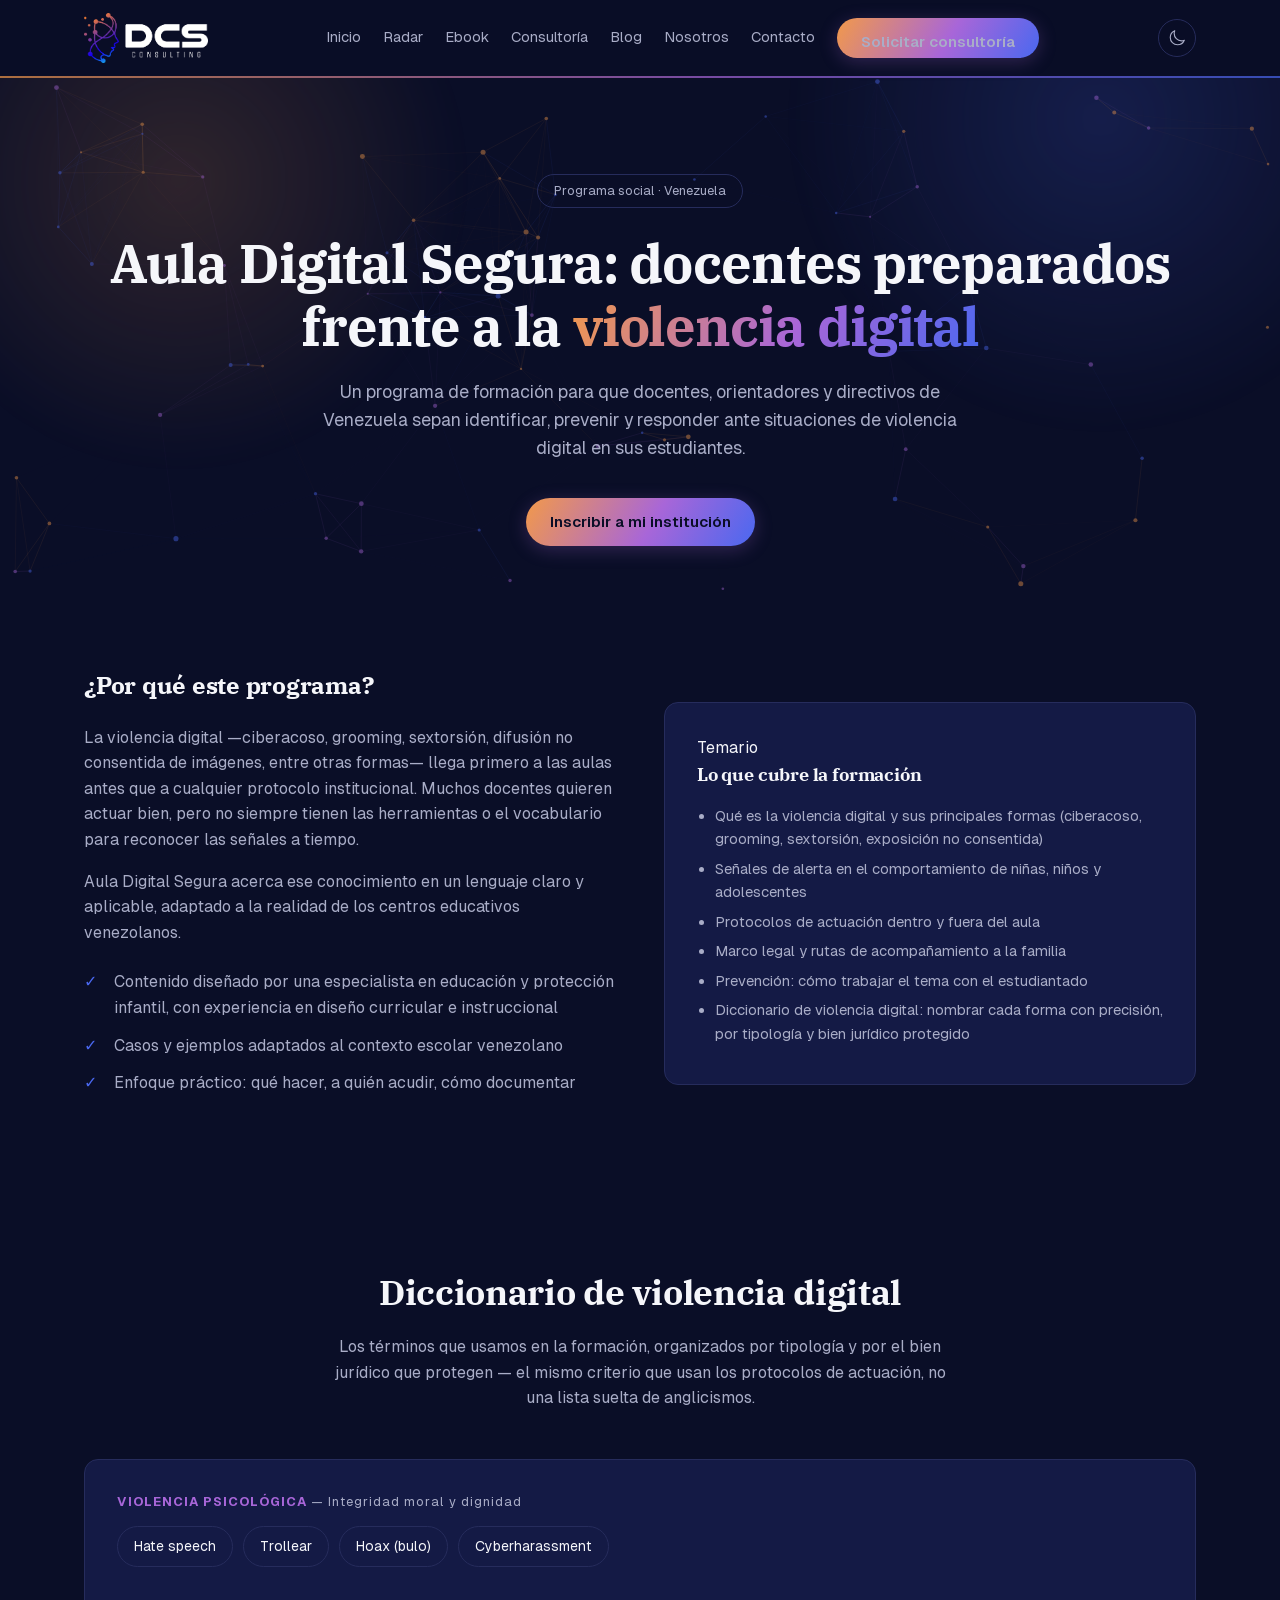
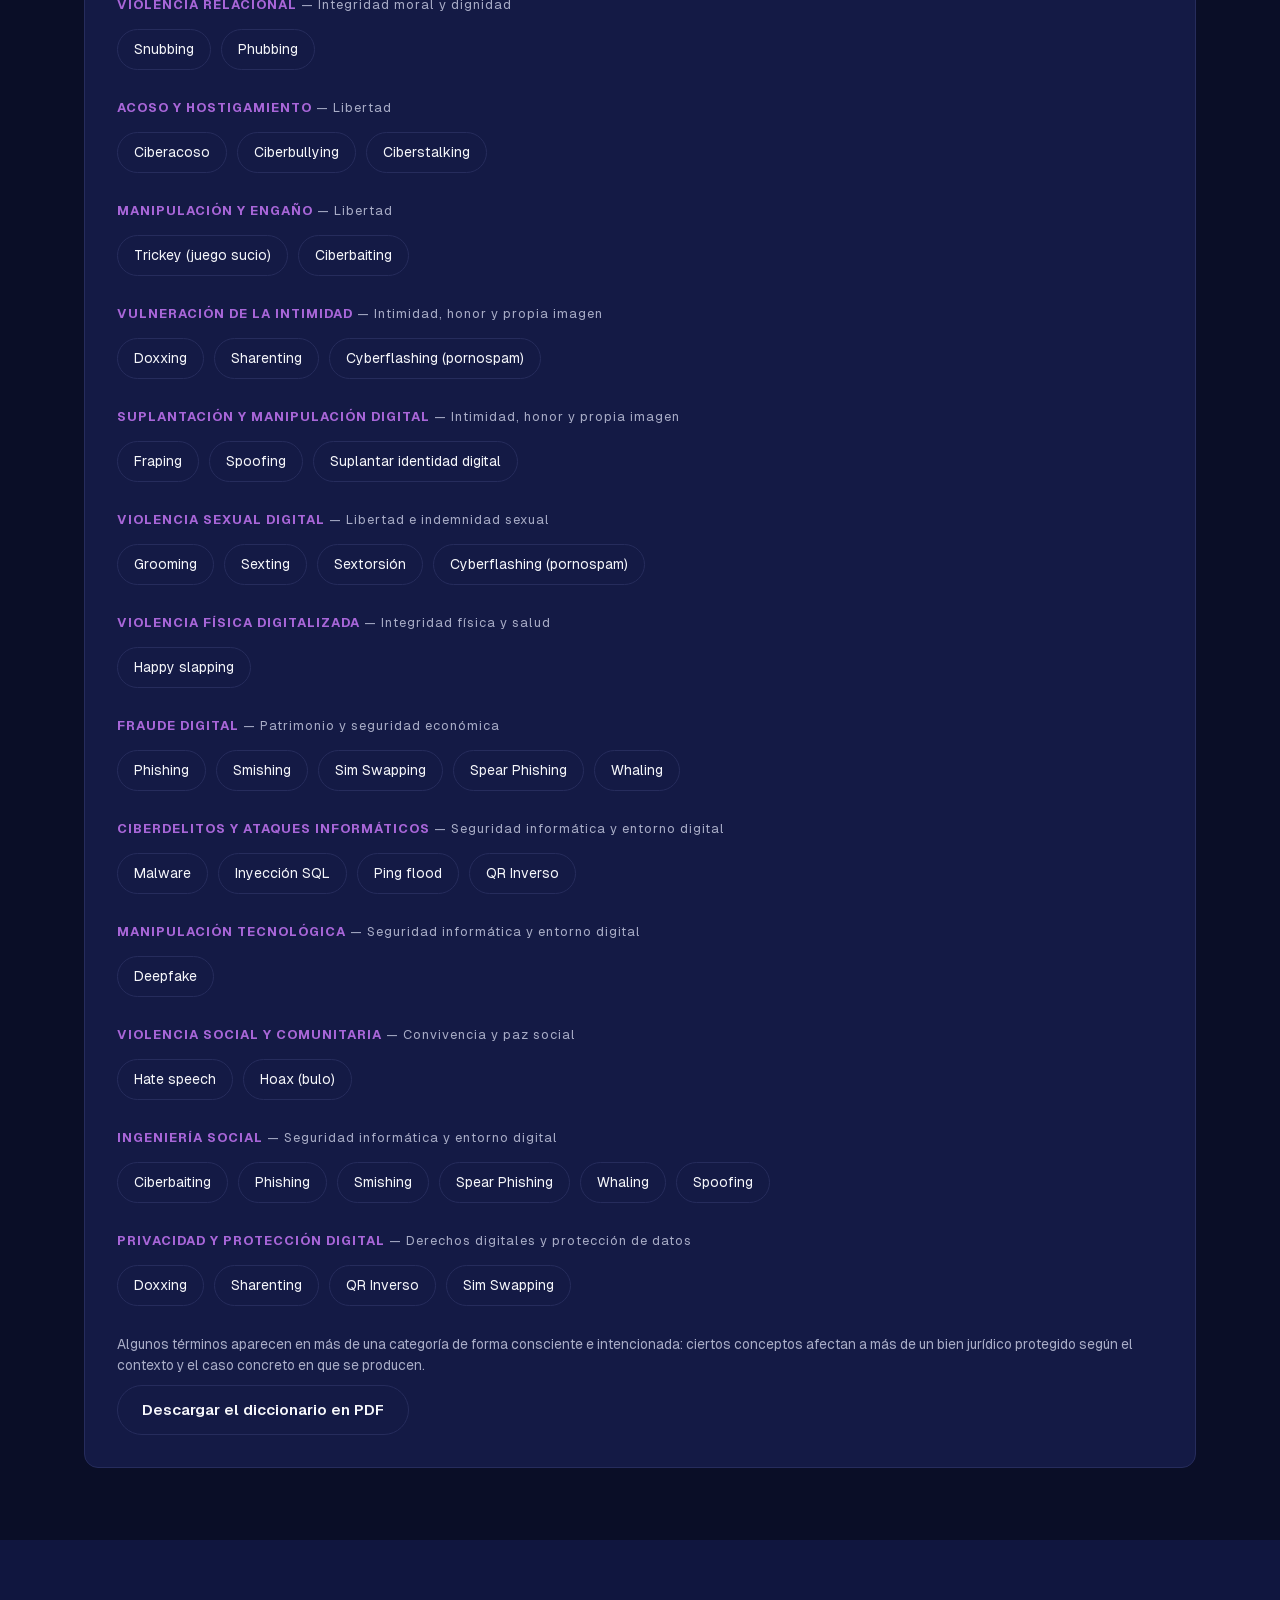
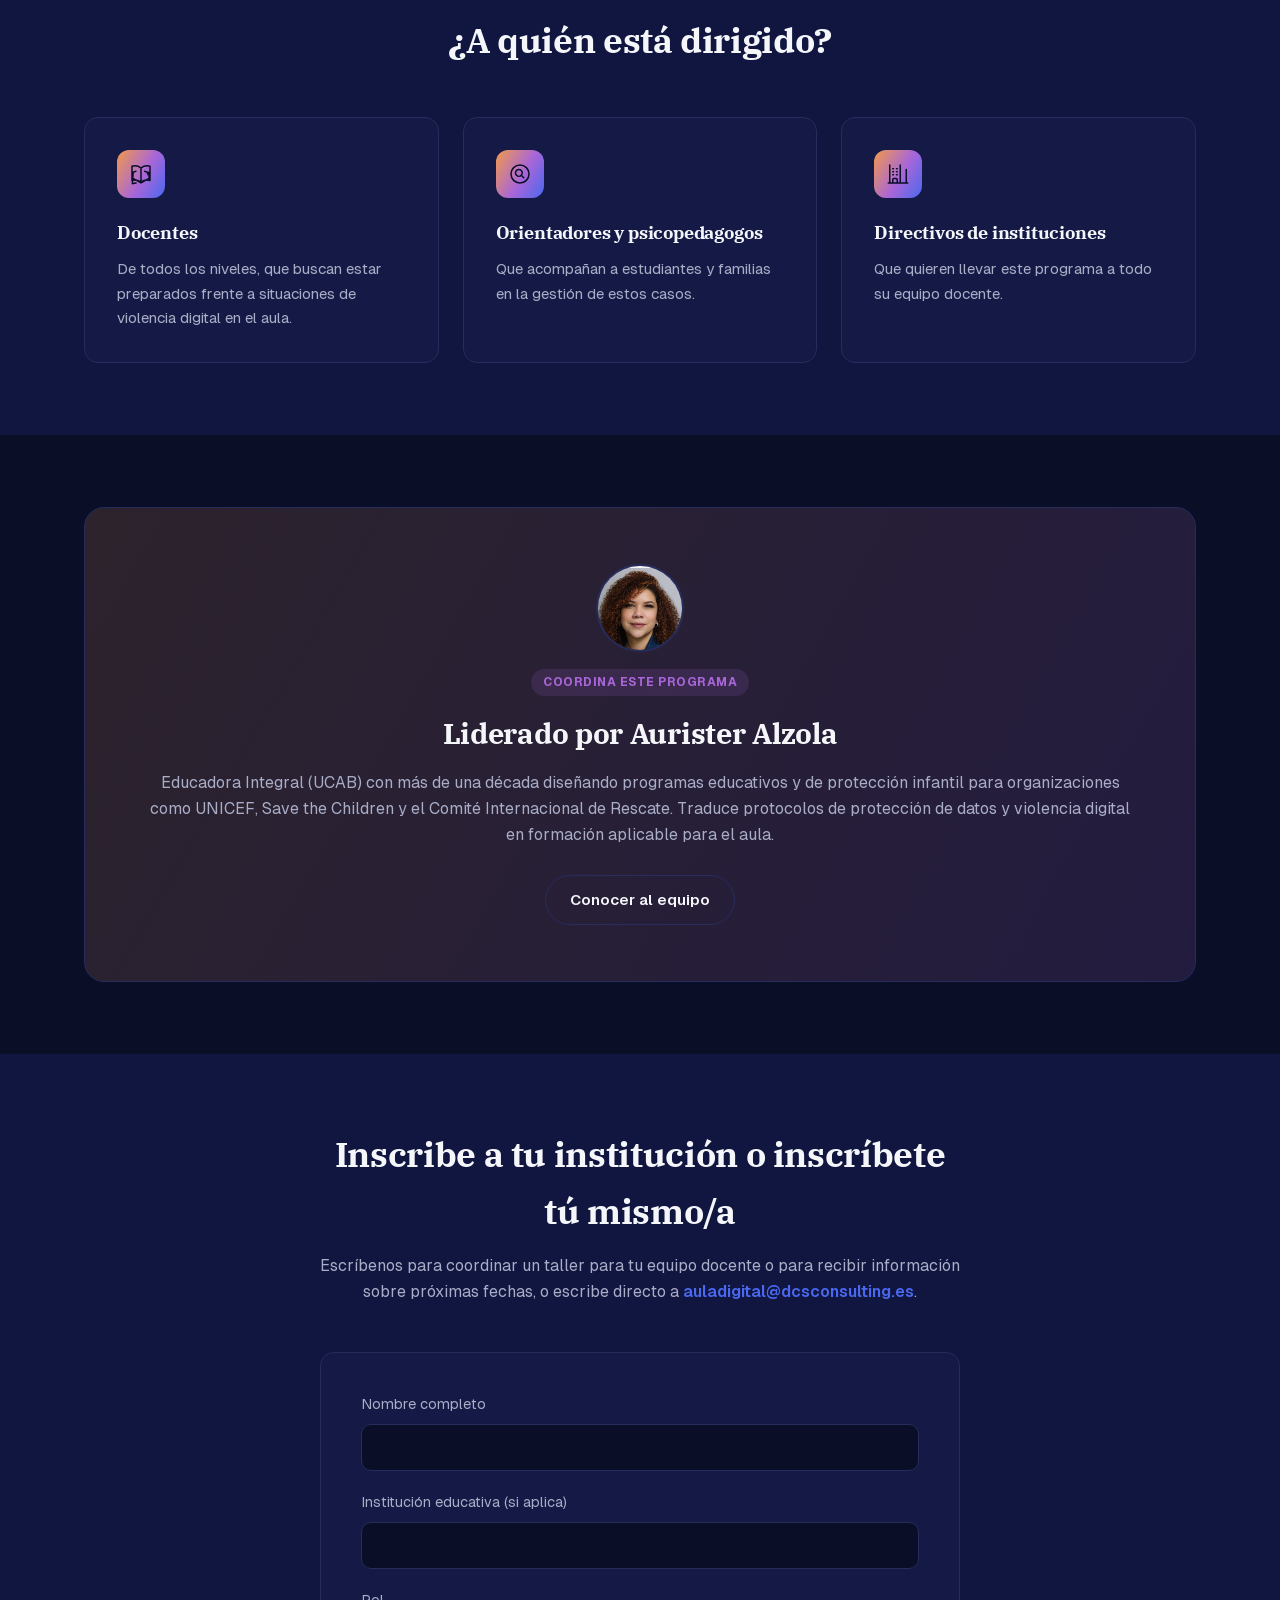
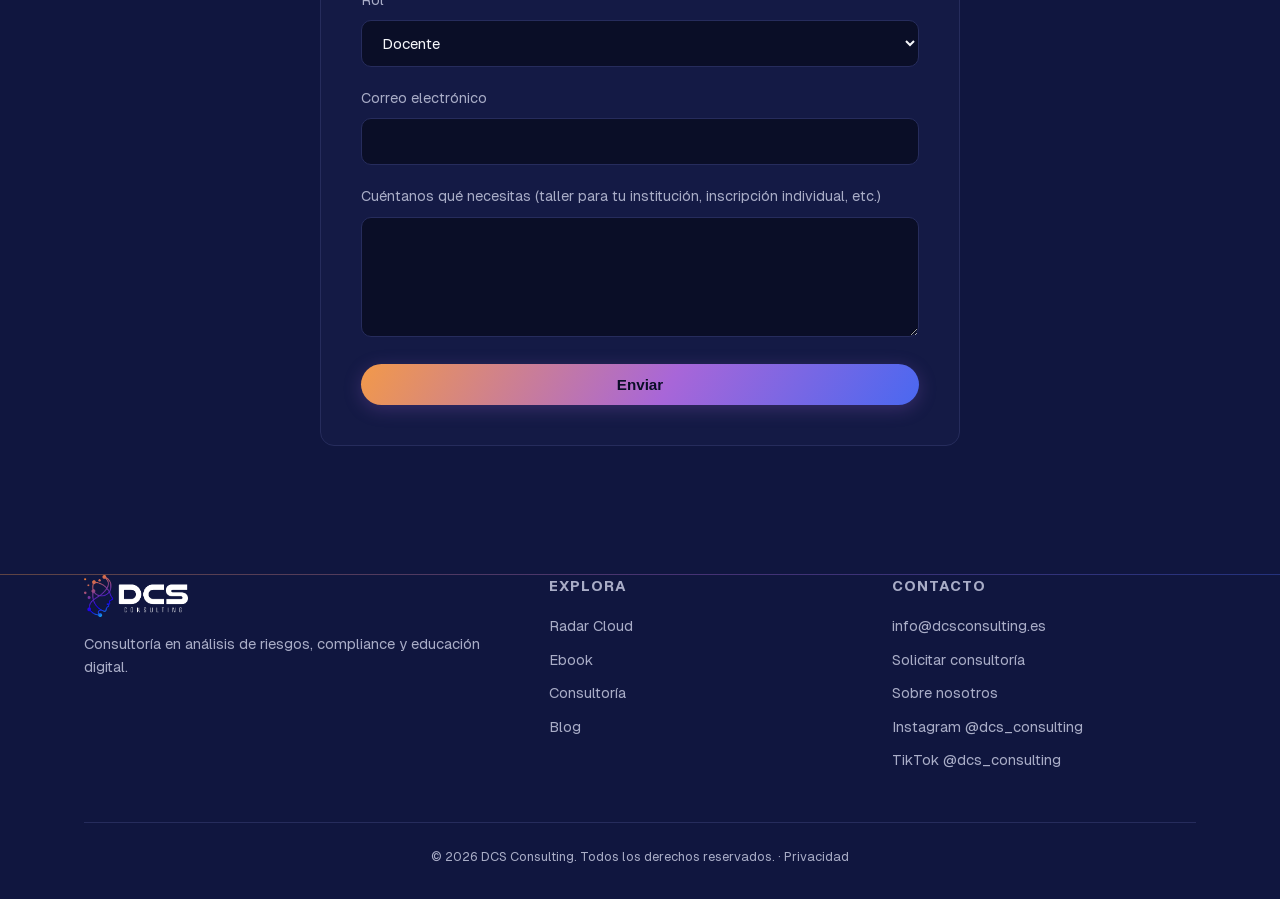
==== commit bc89b70b: "Añade sección de Blog con el primer artículo sobre phishing de código de dispositivo Incluye enlace " ====
--- a/aula-digital-segura.html
+++ b/aula-digital-segura.html
@@ -34,6 +34,7 @@
       <a href="radar.html">Radar</a>
       <a href="ebook.html">Ebook</a>
       <a href="consultoria.html">Consultoría</a>
+      <a href="blog.html">Blog</a>
       <a href="sobre-nosotros.html">Nosotros</a>
       <a href="contacto.html">Contacto</a>
       <a href="contacto.html" class="btn btn-primary">Solicitar consultoría</a>
@@ -306,6 +307,7 @@
         <a href="radar.html">Radar Cloud</a>
         <a href="ebook.html">Ebook</a>
         <a href="consultoria.html">Consultoría</a>
+        <a href="blog.html">Blog</a>
       </div>
       <div>
         <h4>Contacto</h4>
--- a/css/style.css
+++ b/css/style.css
@@ -998,6 +998,54 @@
 
 .quiz-card .tag { display: inline-block; margin-bottom: 18px; }
 
+/* ---------- Blog ---------- */
+
+.post-meta {
+  color: var(--text-muted);
+  font-size: 0.85rem;
+  margin: 0 0 4px;
+}
+
+.post-card p.post-excerpt {
+  color: var(--text-muted);
+  font-size: 0.95rem;
+  margin: 10px 0 16px;
+}
+
+.callout {
+  border-left: 3px solid var(--purple);
+  background: var(--bg-card);
+  border-radius: 0 var(--radius) var(--radius) 0;
+  padding: 20px 24px;
+  margin: 28px 0;
+}
+
+.callout p { color: var(--text-muted); margin: 0; }
+.callout p + p { margin-top: 10px; }
+
+.source-list {
+  list-style: none;
+  padding: 0;
+  margin: 16px 0 0;
+  font-size: 0.85rem;
+}
+
+.source-list li {
+  color: var(--text-muted);
+  margin-bottom: 10px;
+  padding-left: 18px;
+  position: relative;
+}
+
+.source-list li::before {
+  content: "→";
+  position: absolute;
+  left: 0;
+  color: var(--blue);
+}
+
+.source-list a { color: var(--blue); word-break: break-word; }
+
 .quiz-card h3 {
   font-size: 1.3rem;
   margin: 0 0 14px;
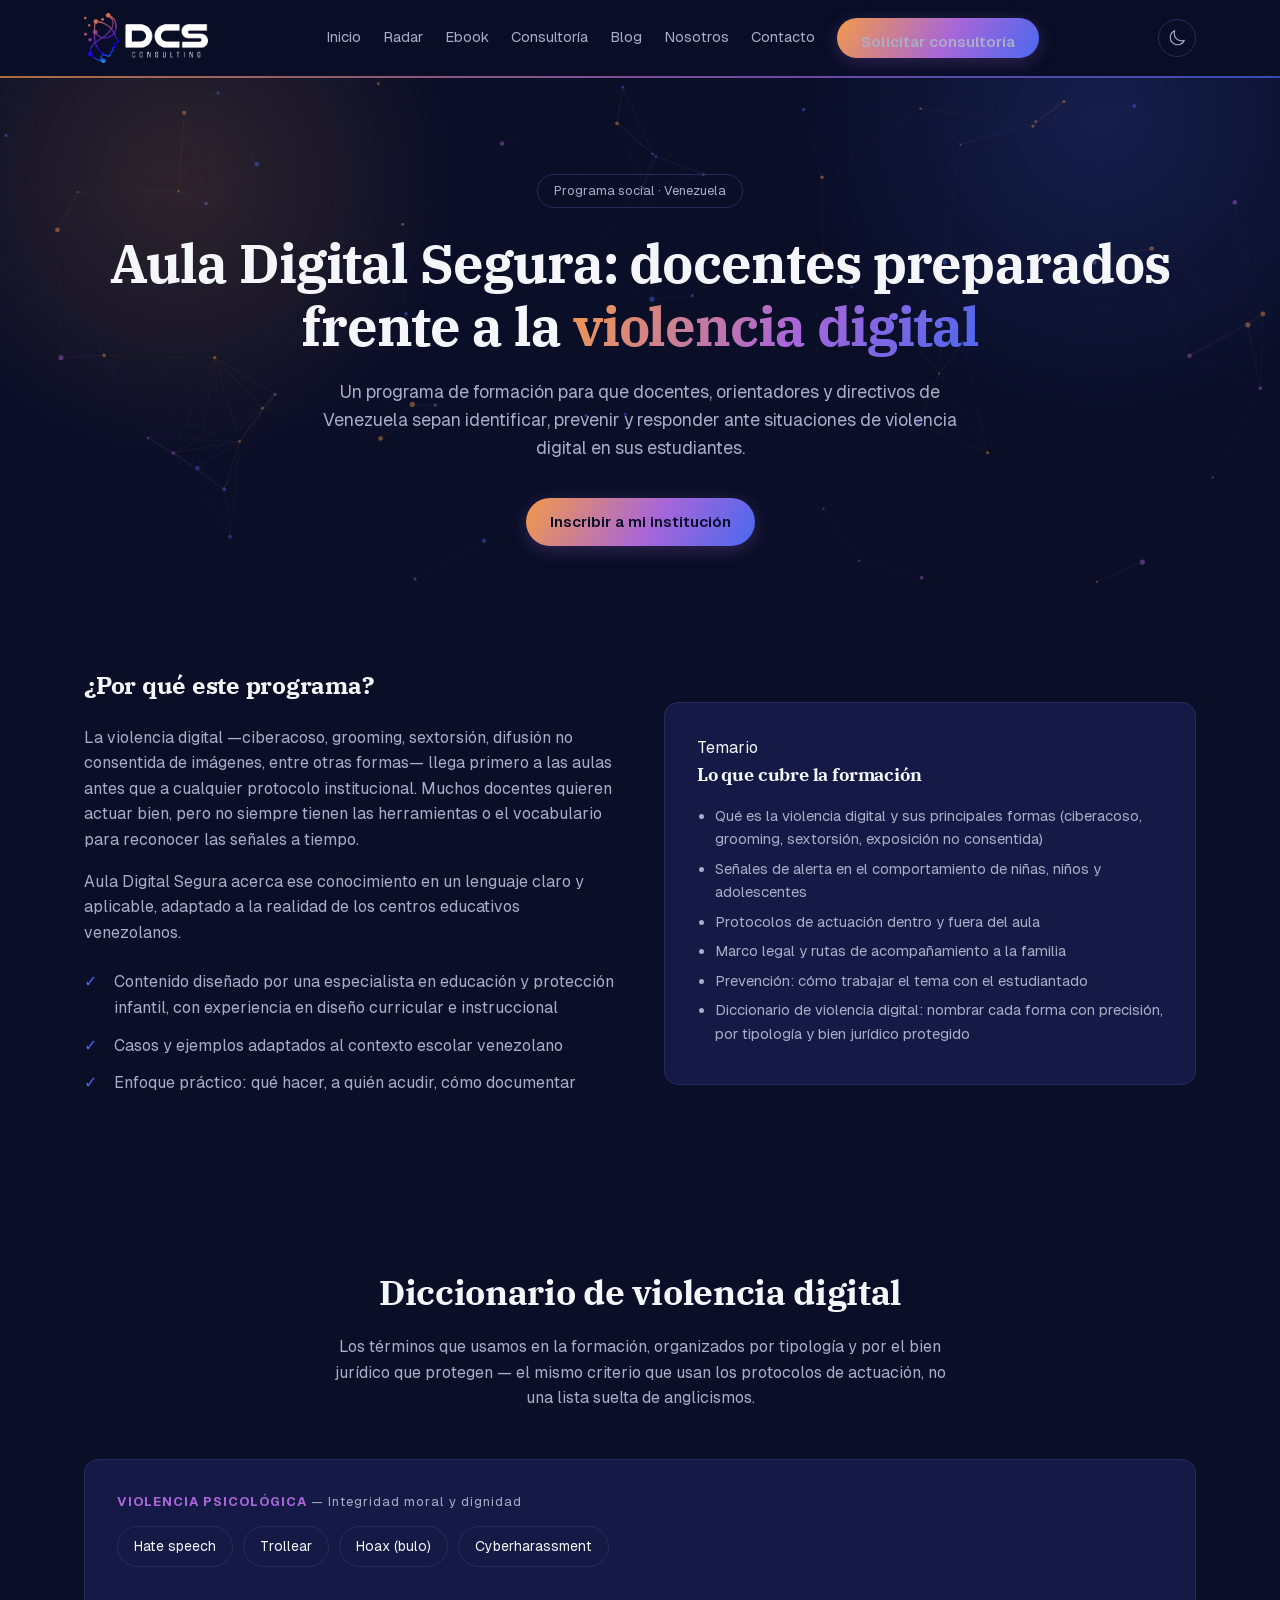
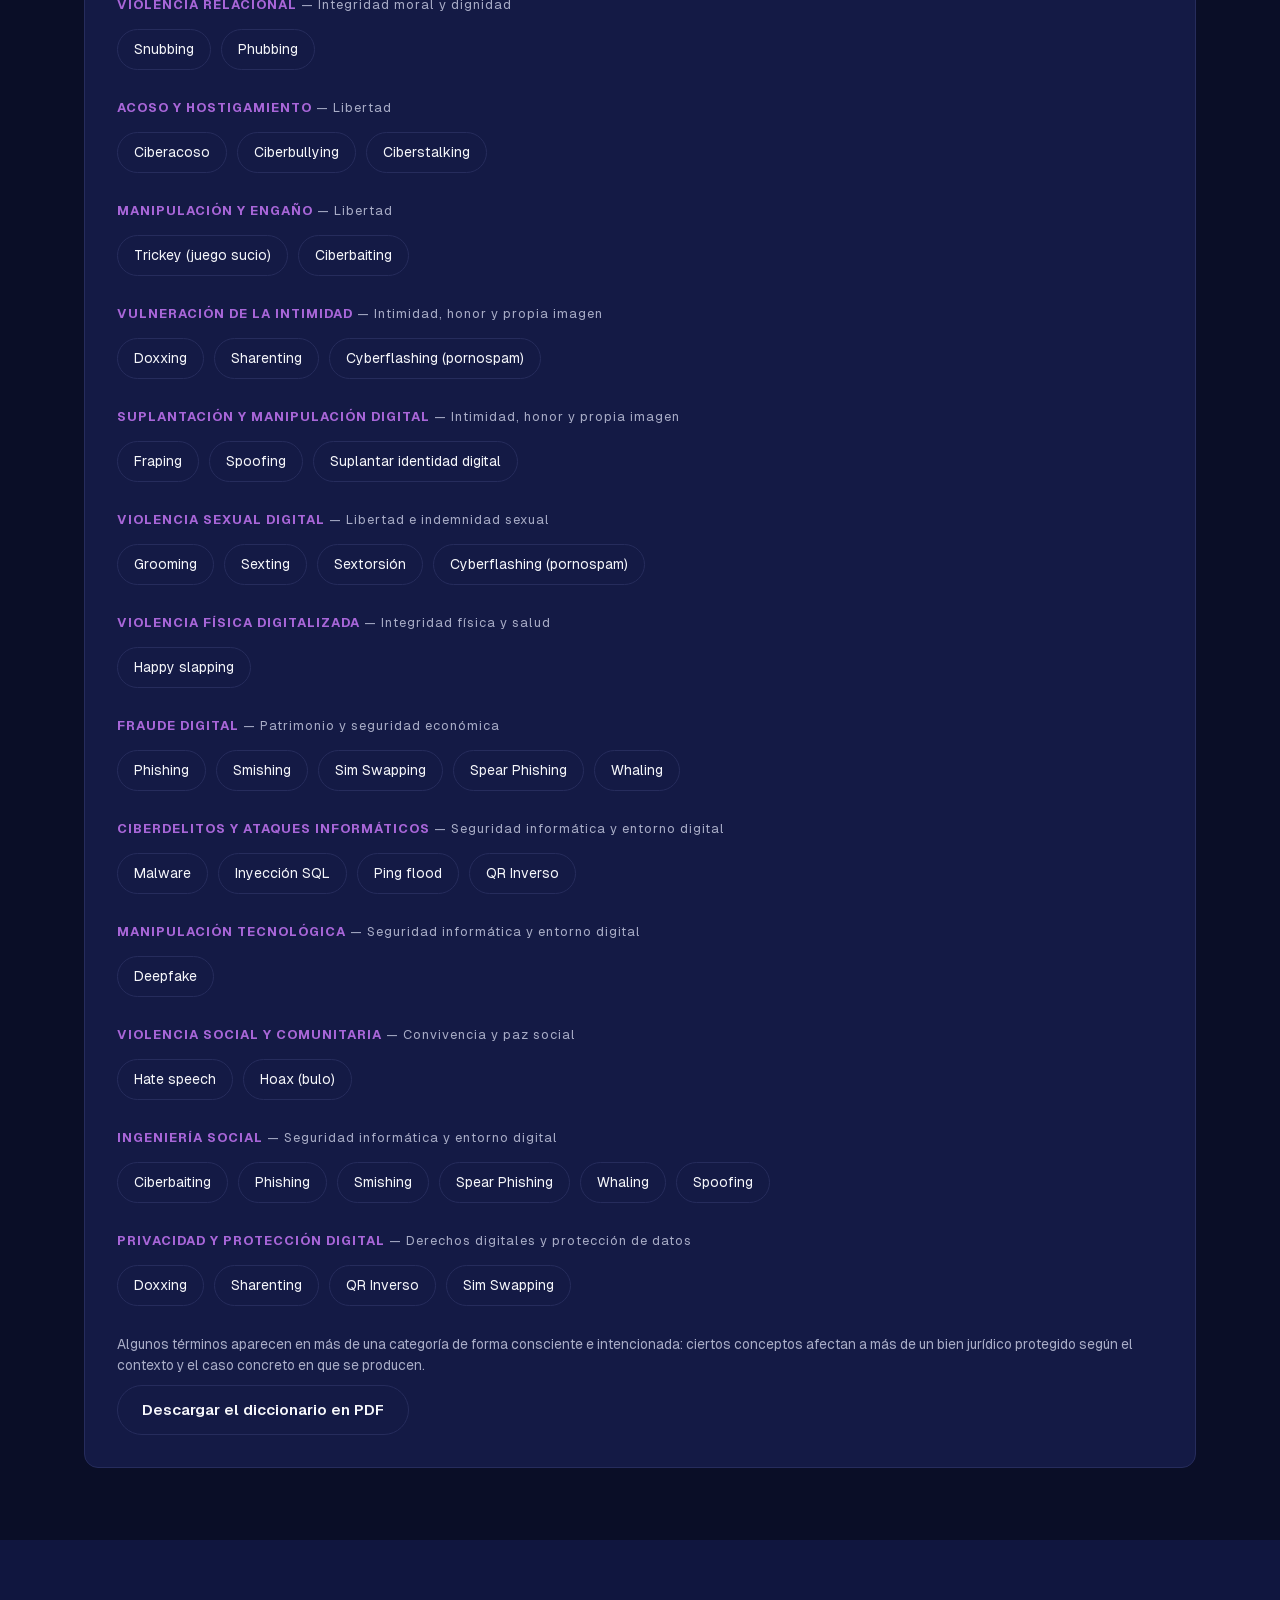
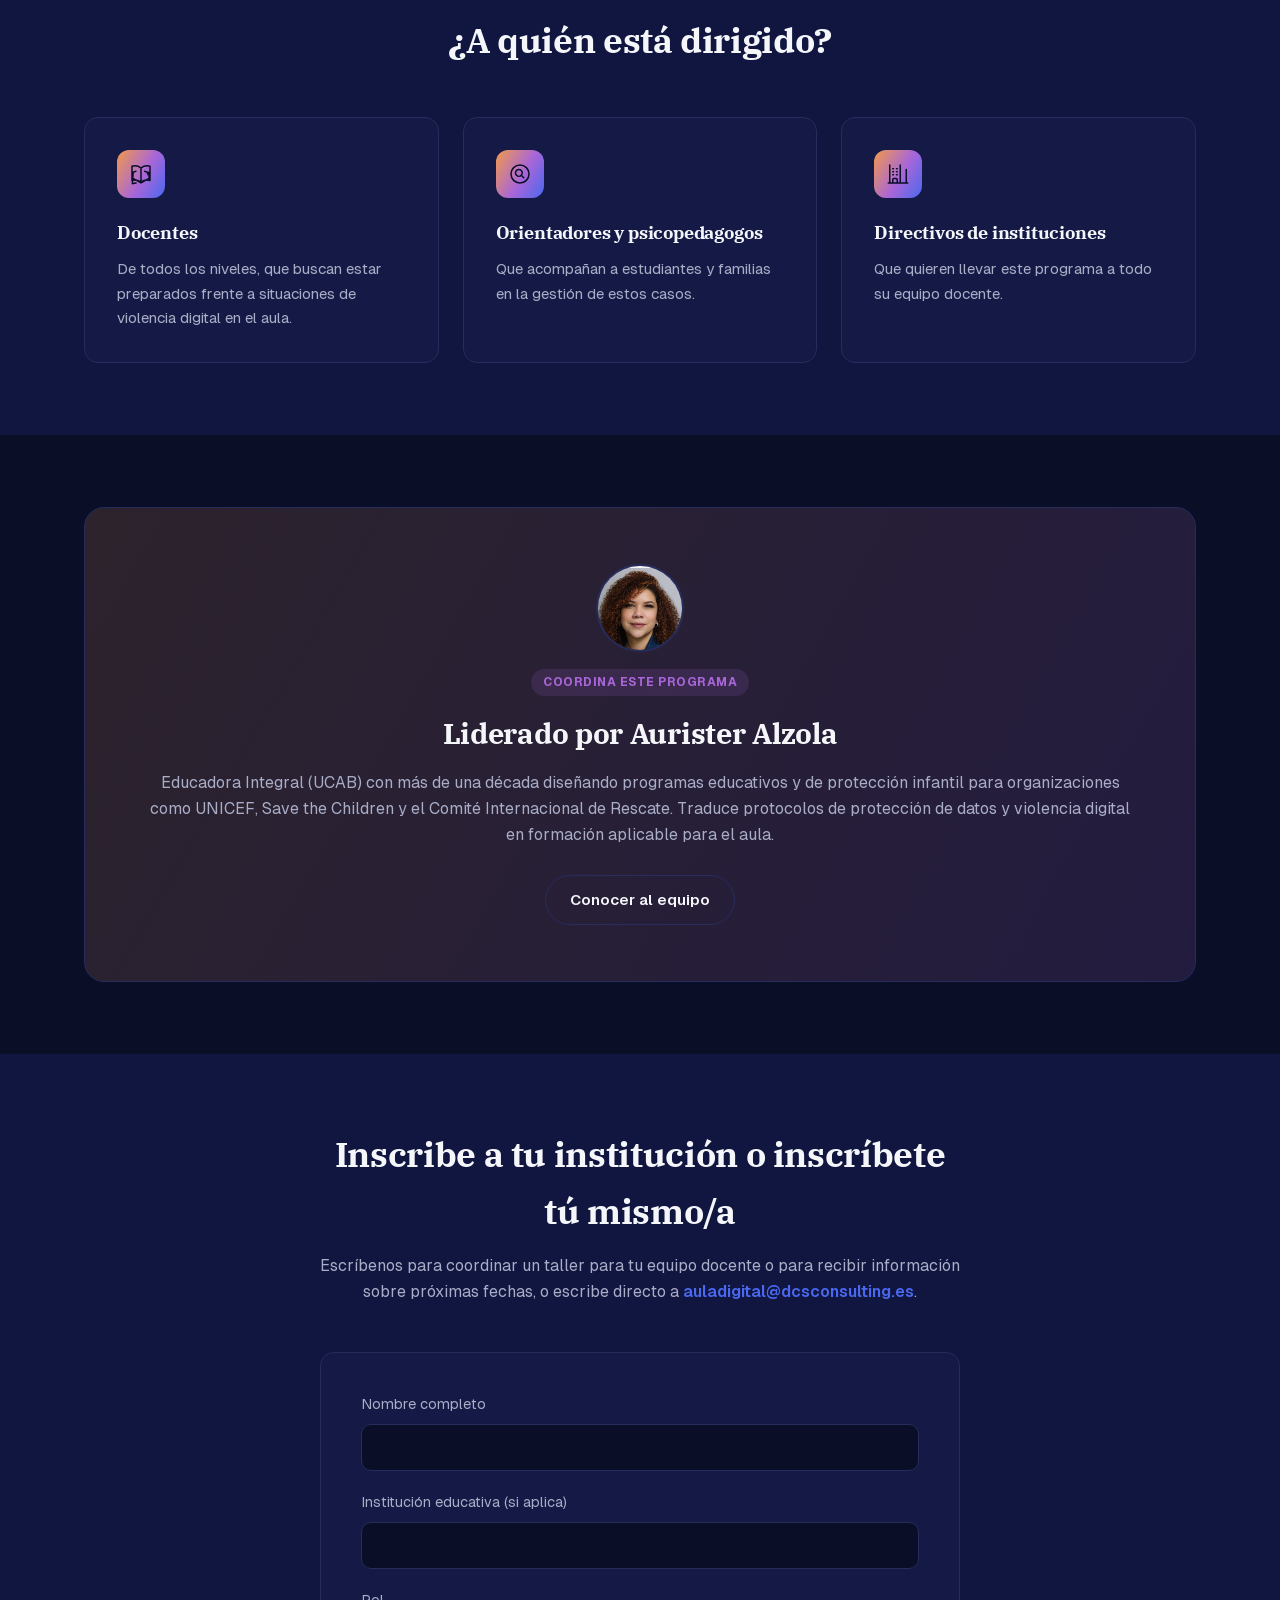
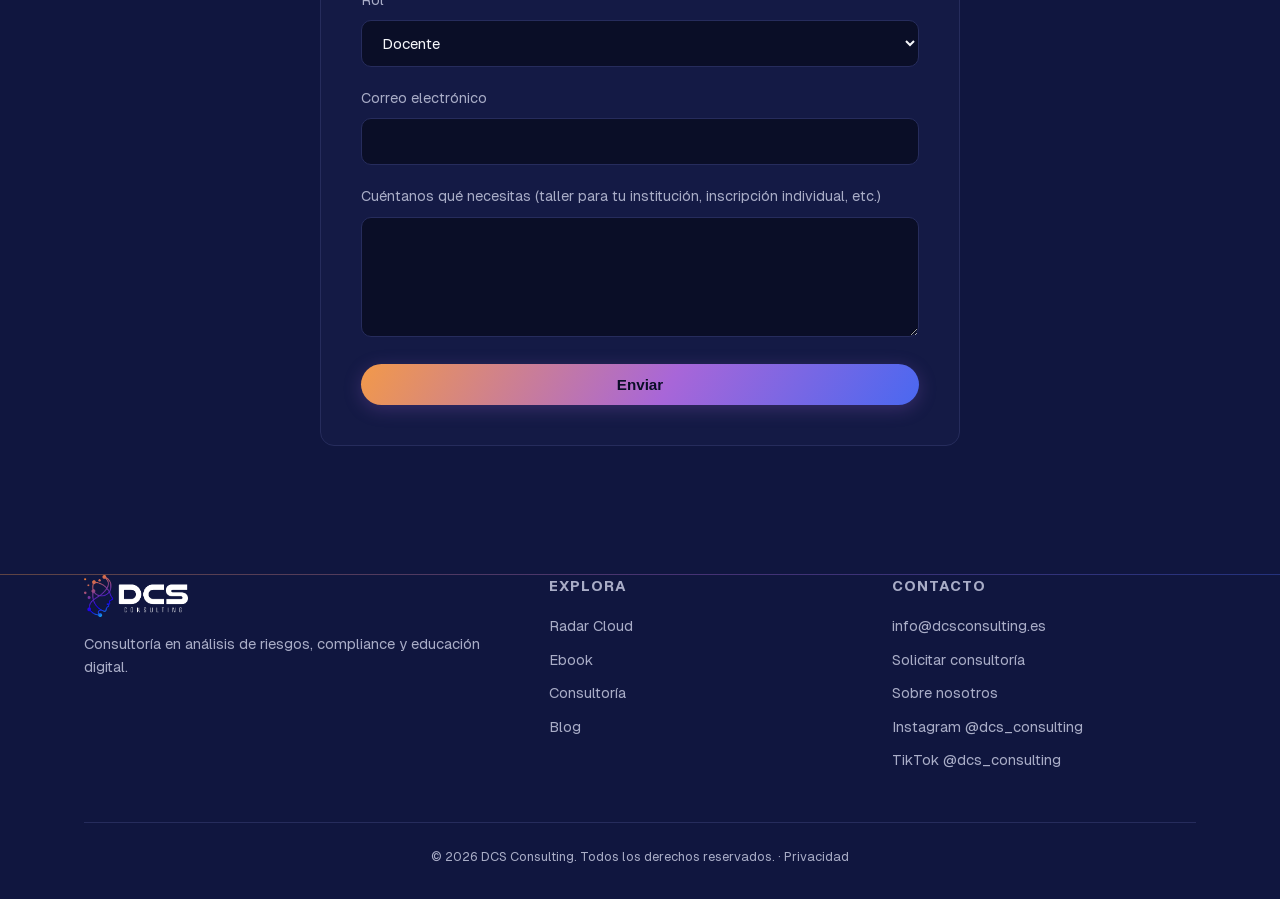
==== commit 020b6861: "Quita el precio del ebook en la home, rediseña la sección de cápsulas y retira las fichas de Auriste" ====
--- a/aula-digital-segura.html
+++ b/aula-digital-segura.html
@@ -15,7 +15,7 @@
 <meta name="twitter:title" content="Aula Digital Segura | DCS Consulting">
 <meta name="twitter:description" content="Programa de formación docente en violencia digital para Venezuela: identificación, prevención y protocolos de actuación en el aula.">
 <meta name="twitter:image" content="https://dcsconsulting.es/assets/logo-full.png">
-<link rel="stylesheet" href="css/style.css?v=20260808">
+<link rel="stylesheet" href="css/style.css?v=20261023">
 <link rel="icon" type="image/png" href="assets/favicon.png">
 <link rel="preconnect" href="https://fonts.googleapis.com">
 <link rel="preconnect" href="https://fonts.gstatic.com" crossorigin>
@@ -322,7 +322,7 @@
   </div>
 </footer>
 
-<script defer src="js/particle-swarm.js?v=20260808"></script>
-<script src="js/main.js?v=20260808"></script>
+<script defer src="js/particle-swarm.js?v=20261023"></script>
+<script src="js/main.js?v=20261023"></script>
 </body>
 </html>
--- a/css/style.css
+++ b/css/style.css
@@ -688,40 +688,6 @@
   transform: translateY(-2px);
 }
 
-/* ---------- RRSS strip ---------- */
-
-.rrss-strip {
-  display: flex;
-  gap: 20px;
-  overflow-x: auto;
-  overflow-y: visible;
-  padding: 8px 4px 16px;
-  scroll-snap-type: x proximity;
-  scrollbar-width: none;
-}
-
-.rrss-strip::-webkit-scrollbar { display: none; }
-
-.rrss-strip img {
-  flex: 0 0 auto;
-  width: 200px;
-  aspect-ratio: 9 / 16;
-  object-fit: cover;
-  border-radius: var(--radius);
-  border: 1px solid var(--border);
-  scroll-snap-align: start;
-  transition: transform 0.3s var(--ease-out), border-color 0.3s var(--ease-out);
-}
-
-.rrss-strip img:hover {
-  transform: translateY(-4px);
-  border-color: var(--purple);
-}
-
-@media (max-width: 600px) {
-  .rrss-strip img { width: 150px; }
-}
-
 /* ---------- Social row ---------- */
 
 .social-row {
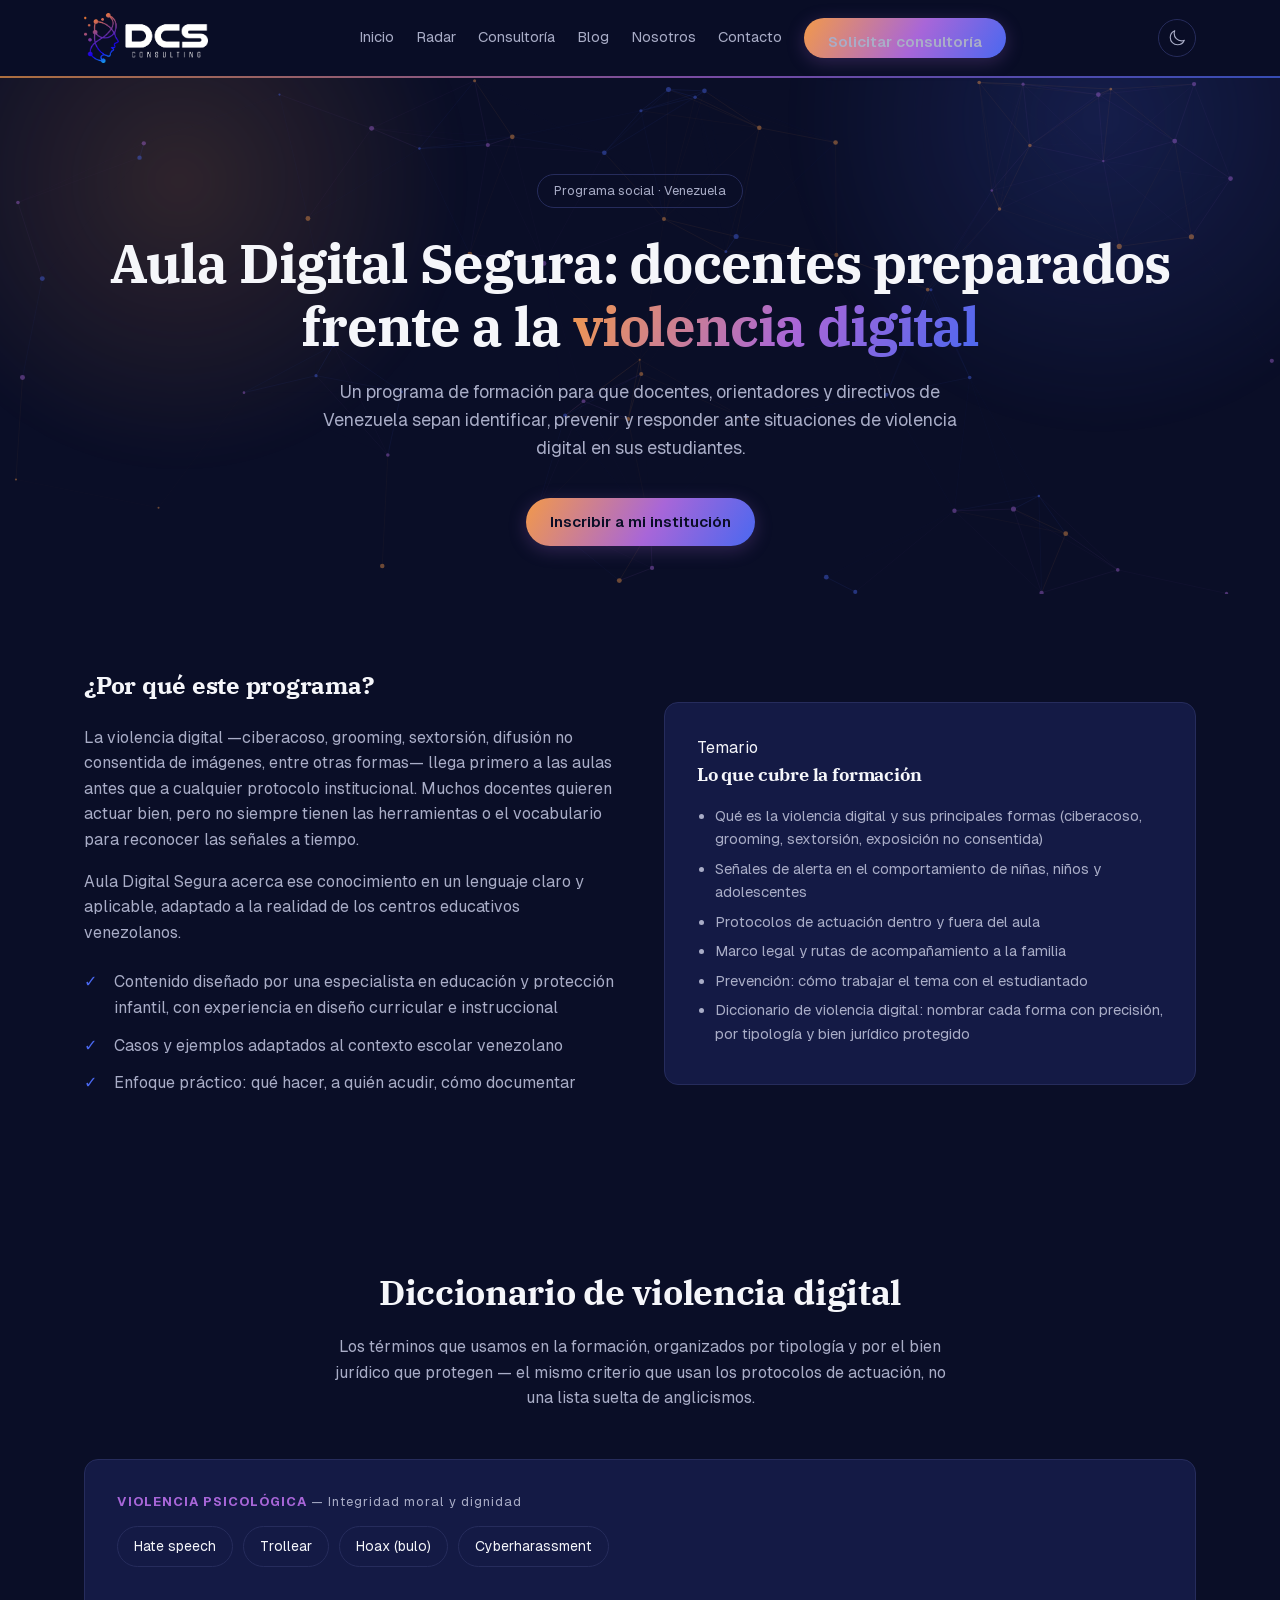
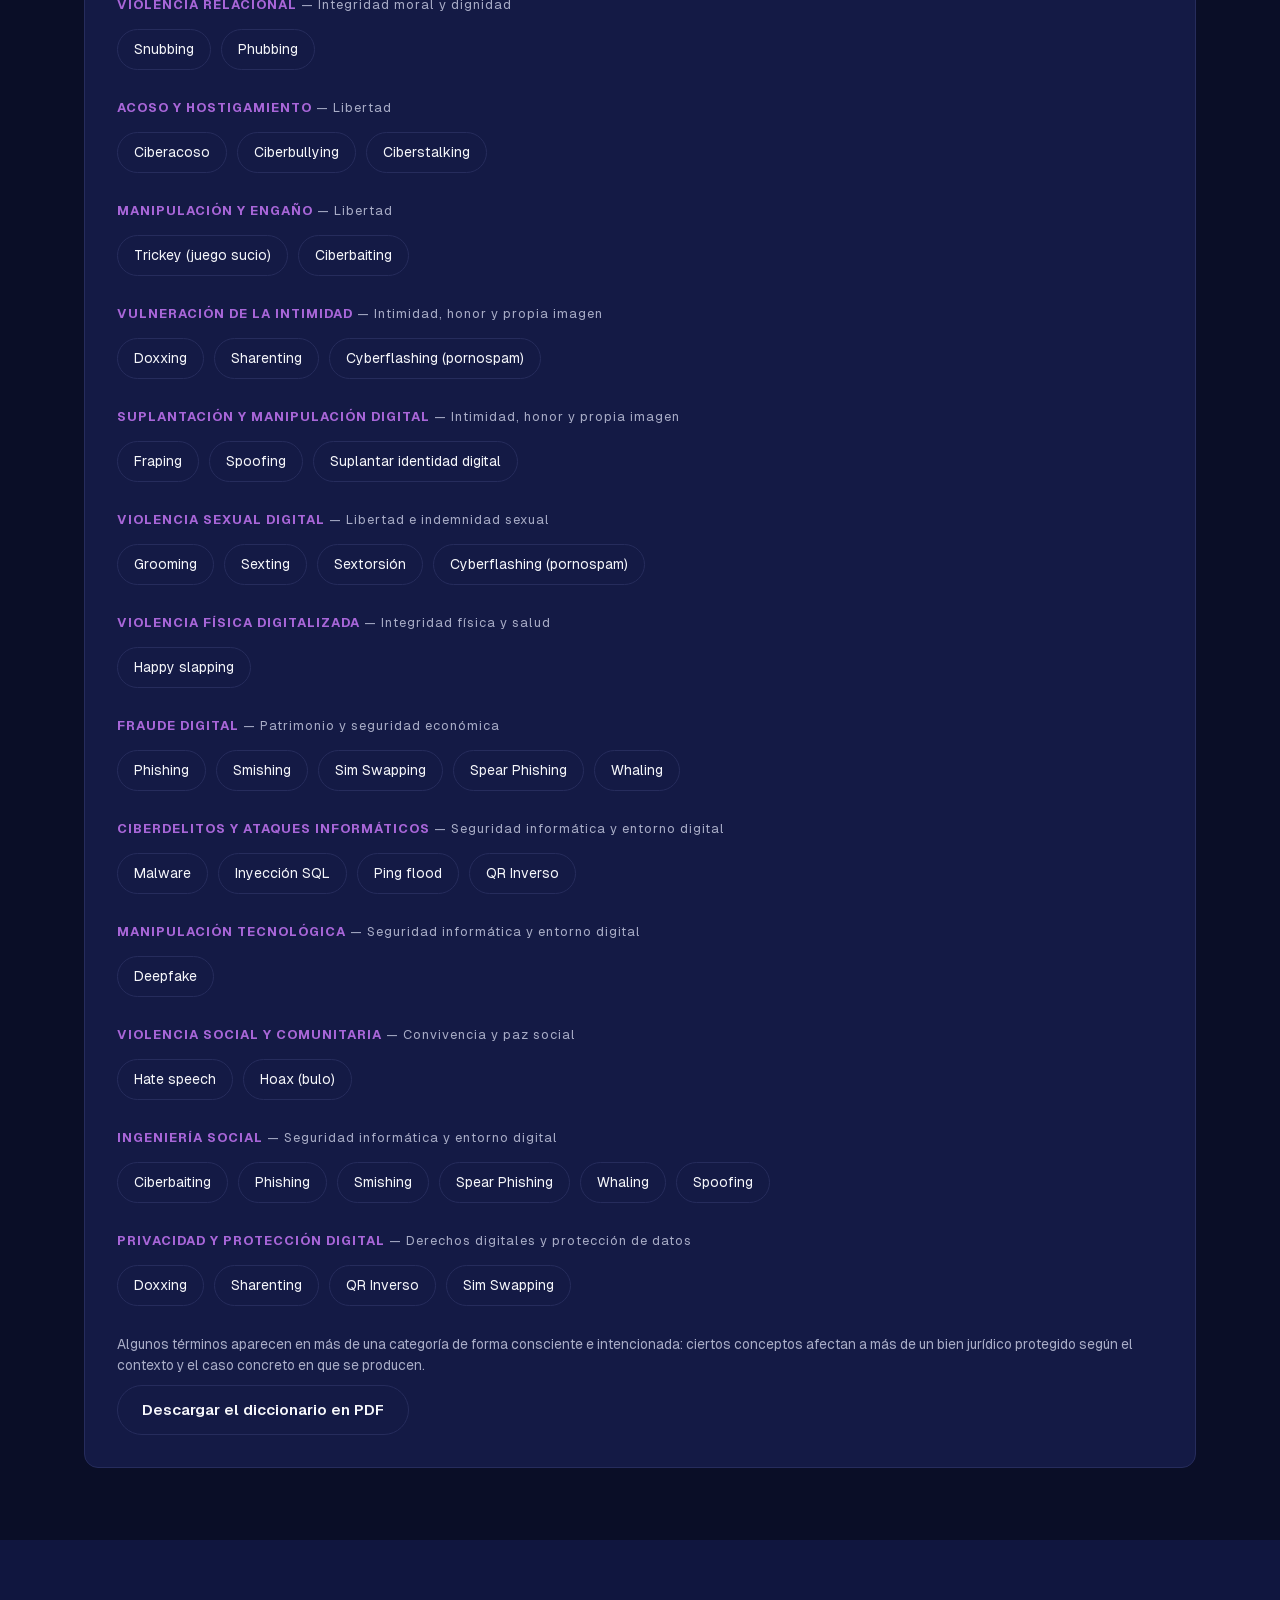
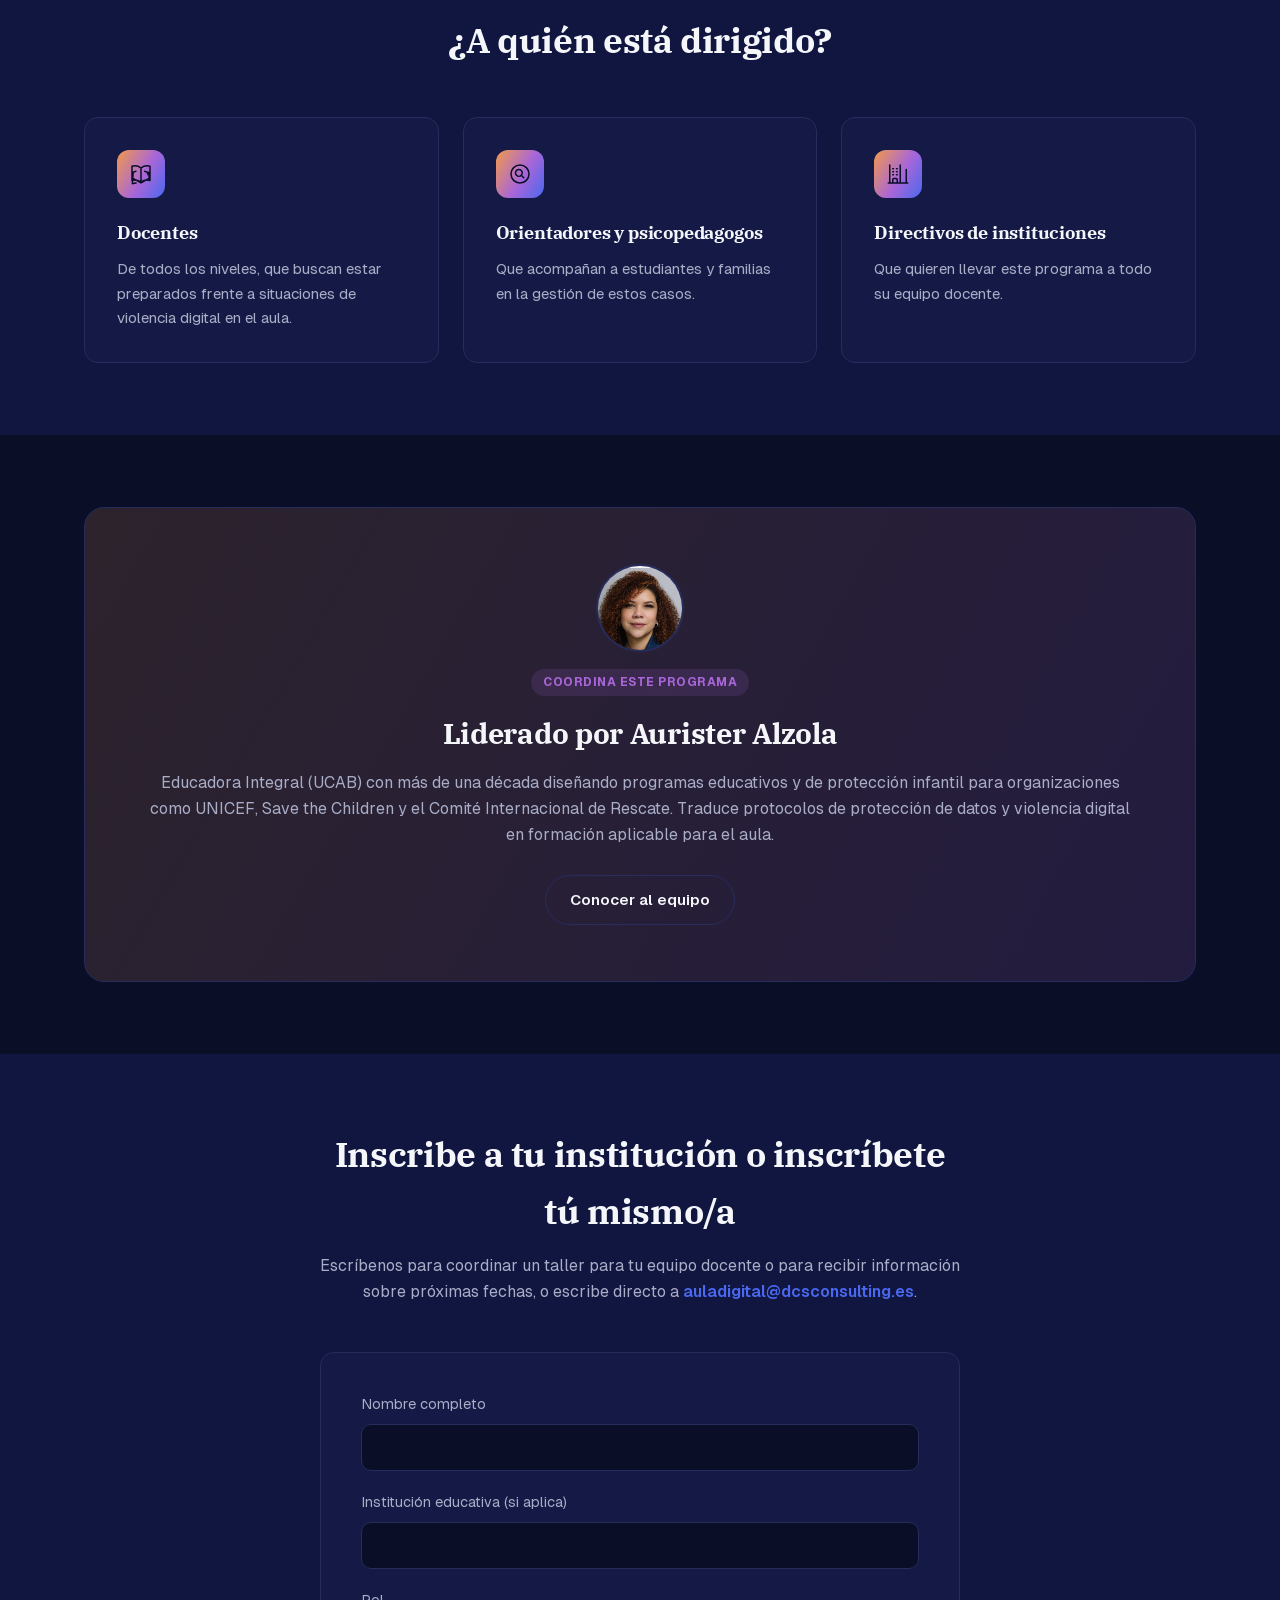
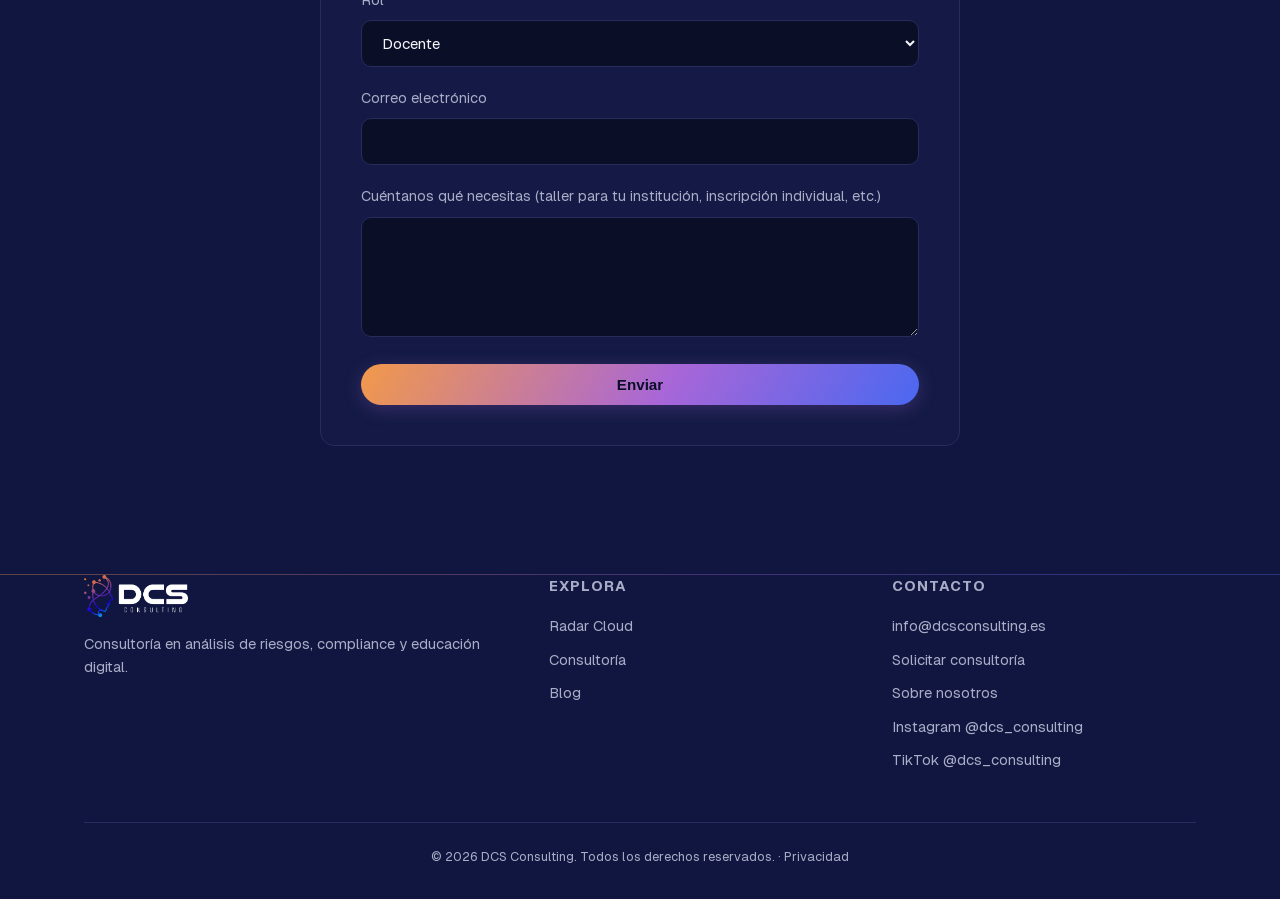
==== commit e17a8bdf: "Oculta el ebook del sitio: quita menú, pies, embudo de la home y botones; la página queda sin enlaza" ====
--- a/aula-digital-segura.html
+++ b/aula-digital-segura.html
@@ -15,7 +15,7 @@
 <meta name="twitter:title" content="Aula Digital Segura | DCS Consulting">
 <meta name="twitter:description" content="Programa de formación docente en violencia digital para Venezuela: identificación, prevención y protocolos de actuación en el aula.">
 <meta name="twitter:image" content="https://dcsconsulting.es/assets/logo-full.png">
-<link rel="stylesheet" href="css/style.css?v=20261023">
+<link rel="stylesheet" href="css/style.css?v=20261024">
 <link rel="icon" type="image/png" href="assets/favicon.png">
 <link rel="preconnect" href="https://fonts.googleapis.com">
 <link rel="preconnect" href="https://fonts.gstatic.com" crossorigin>
@@ -32,7 +32,6 @@
     <nav class="nav-links">
       <a href="index.html">Inicio</a>
       <a href="radar.html">Radar</a>
-      <a href="ebook.html">Ebook</a>
       <a href="consultoria.html">Consultoría</a>
       <a href="blog.html">Blog</a>
       <a href="sobre-nosotros.html">Nosotros</a>
@@ -305,7 +304,6 @@
       <div>
         <h4>Explora</h4>
         <a href="radar.html">Radar Cloud</a>
-        <a href="ebook.html">Ebook</a>
         <a href="consultoria.html">Consultoría</a>
         <a href="blog.html">Blog</a>
       </div>
@@ -322,7 +320,7 @@
   </div>
 </footer>
 
-<script defer src="js/particle-swarm.js?v=20261023"></script>
-<script src="js/main.js?v=20261023"></script>
+<script defer src="js/particle-swarm.js?v=20261024"></script>
+<script src="js/main.js?v=20261024"></script>
 </body>
 </html>
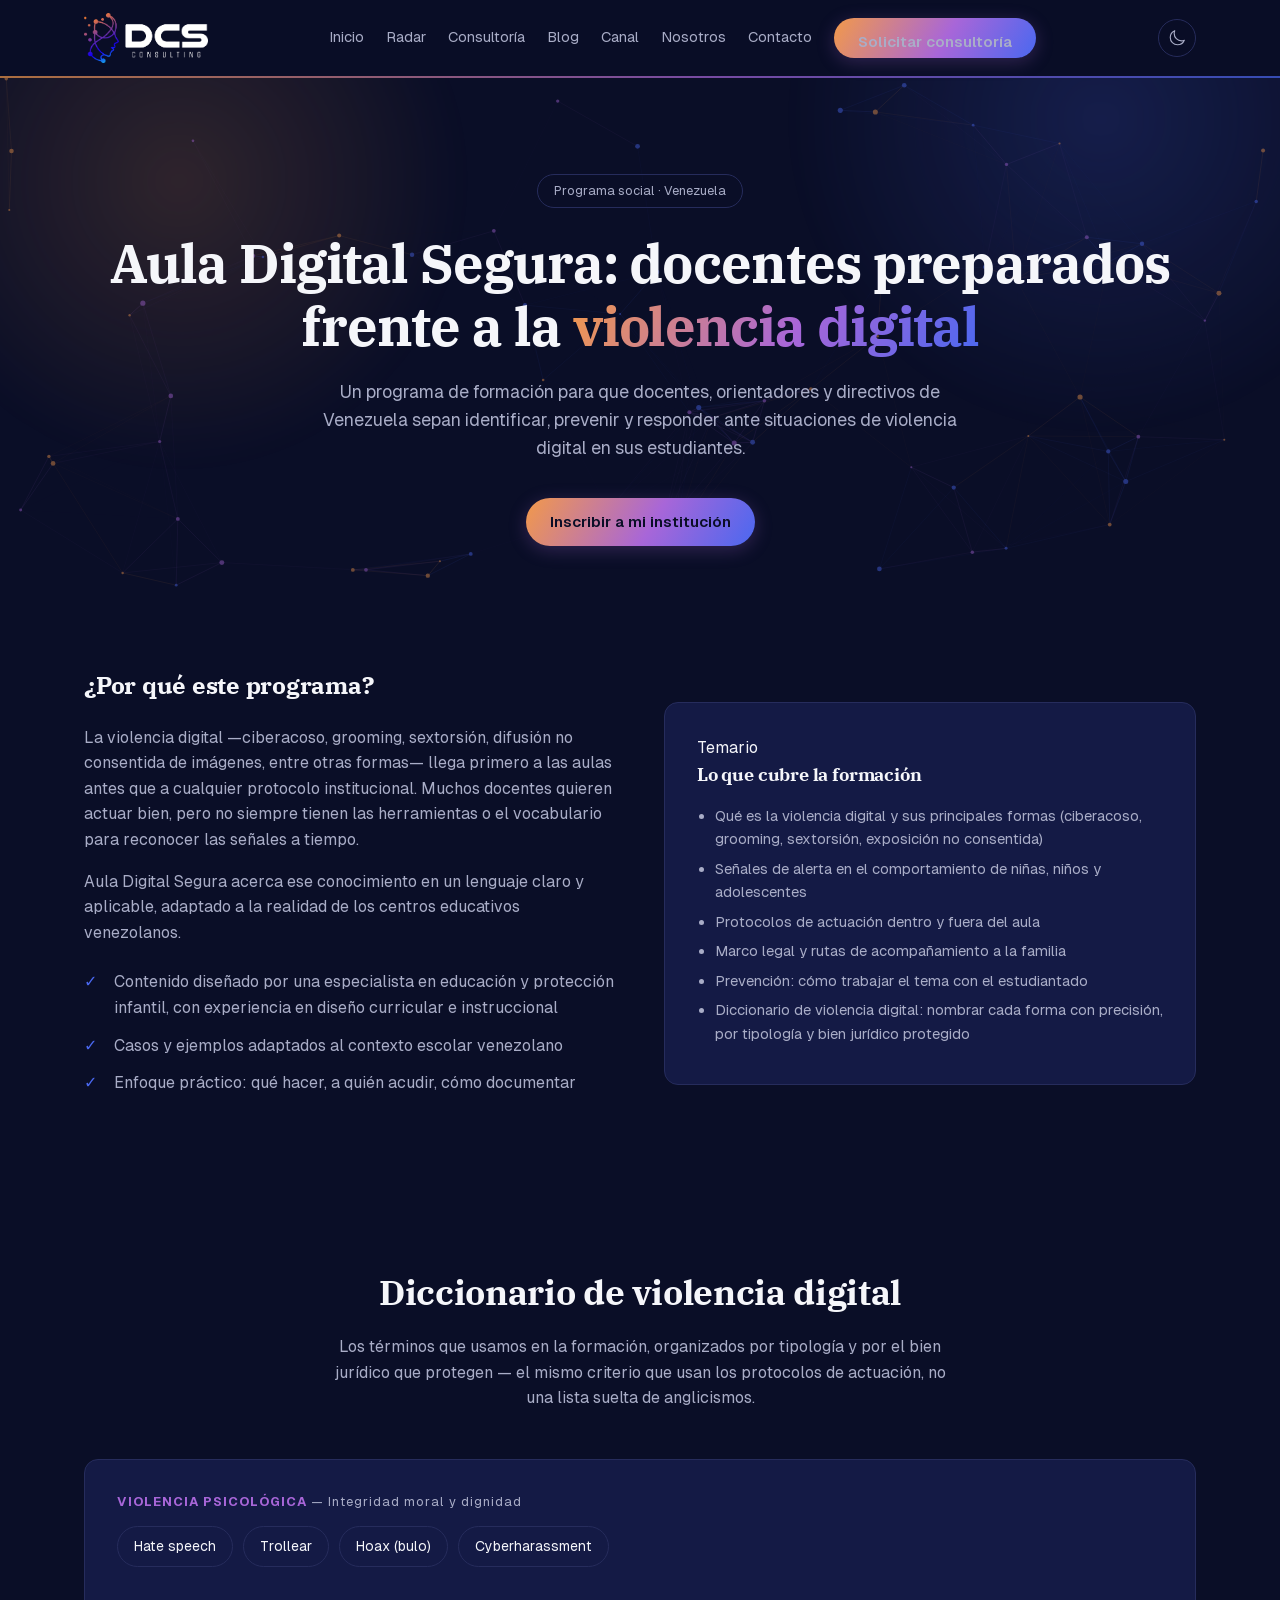
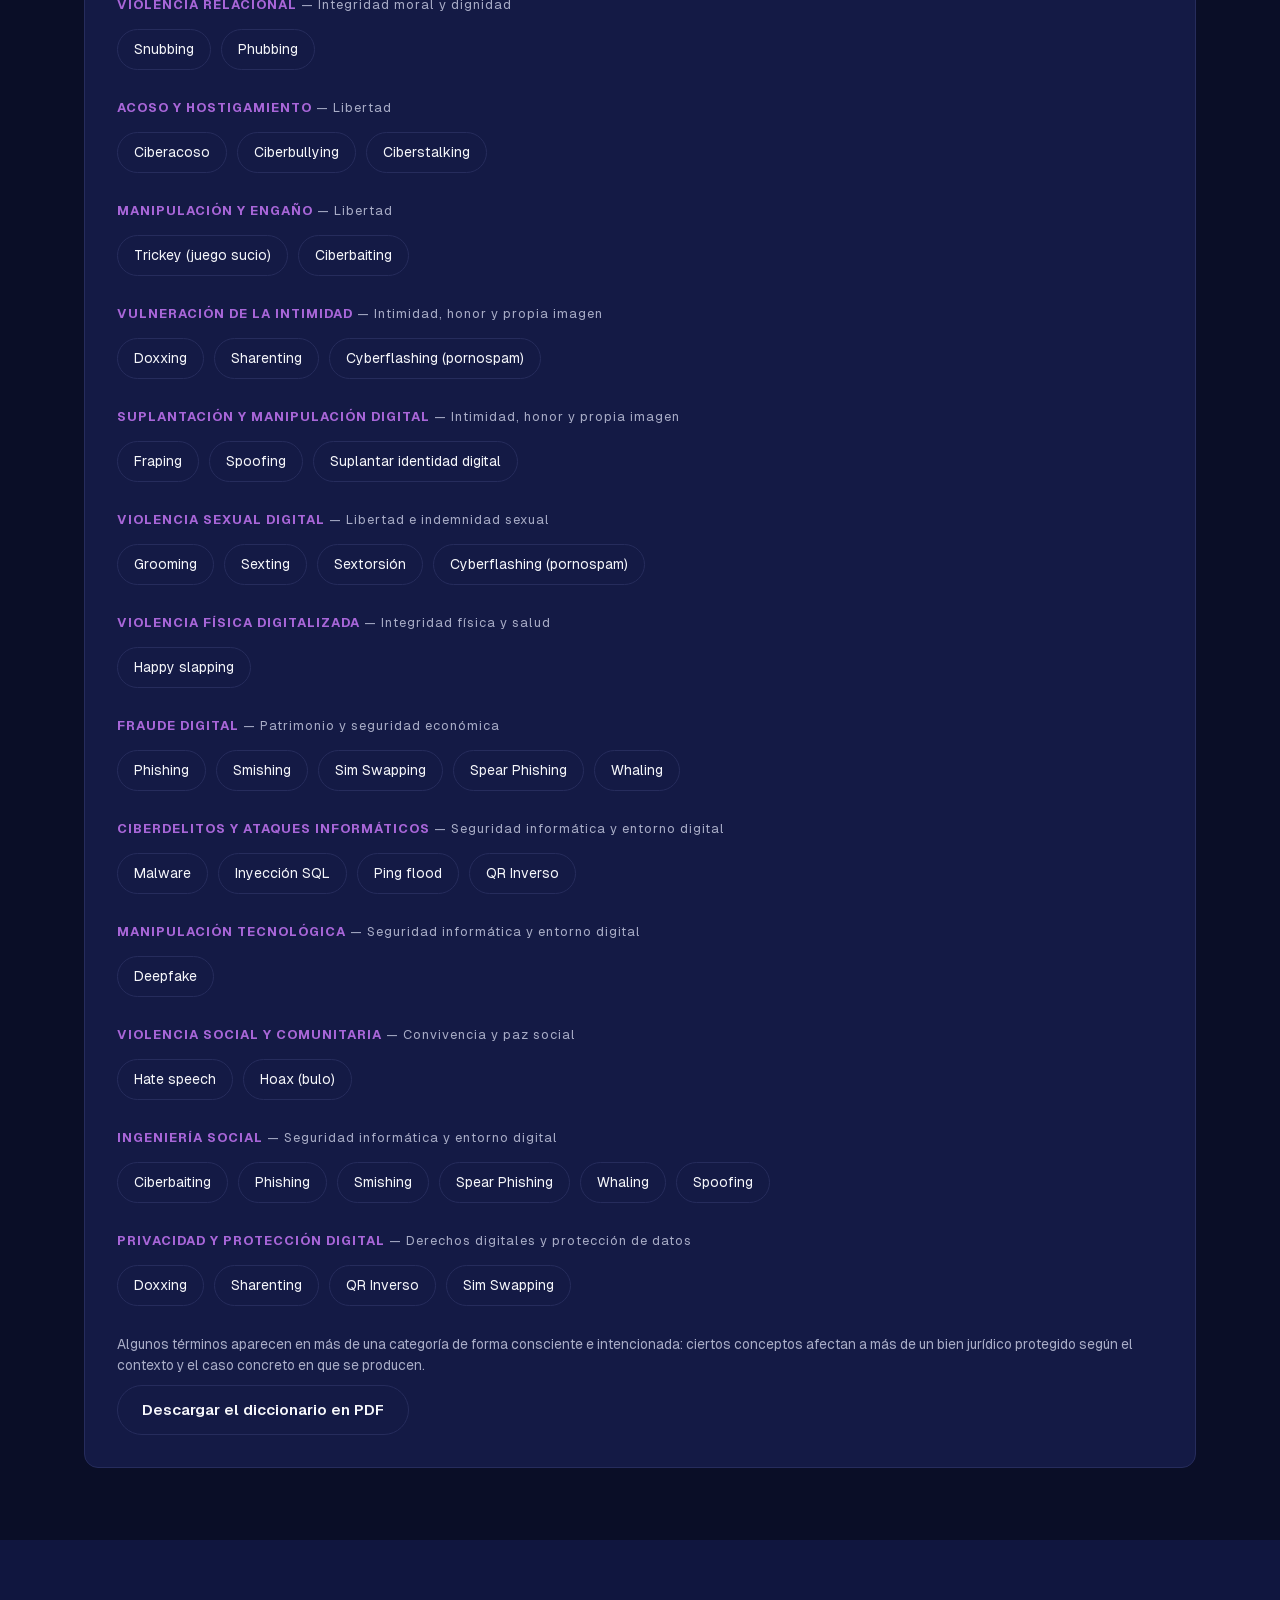
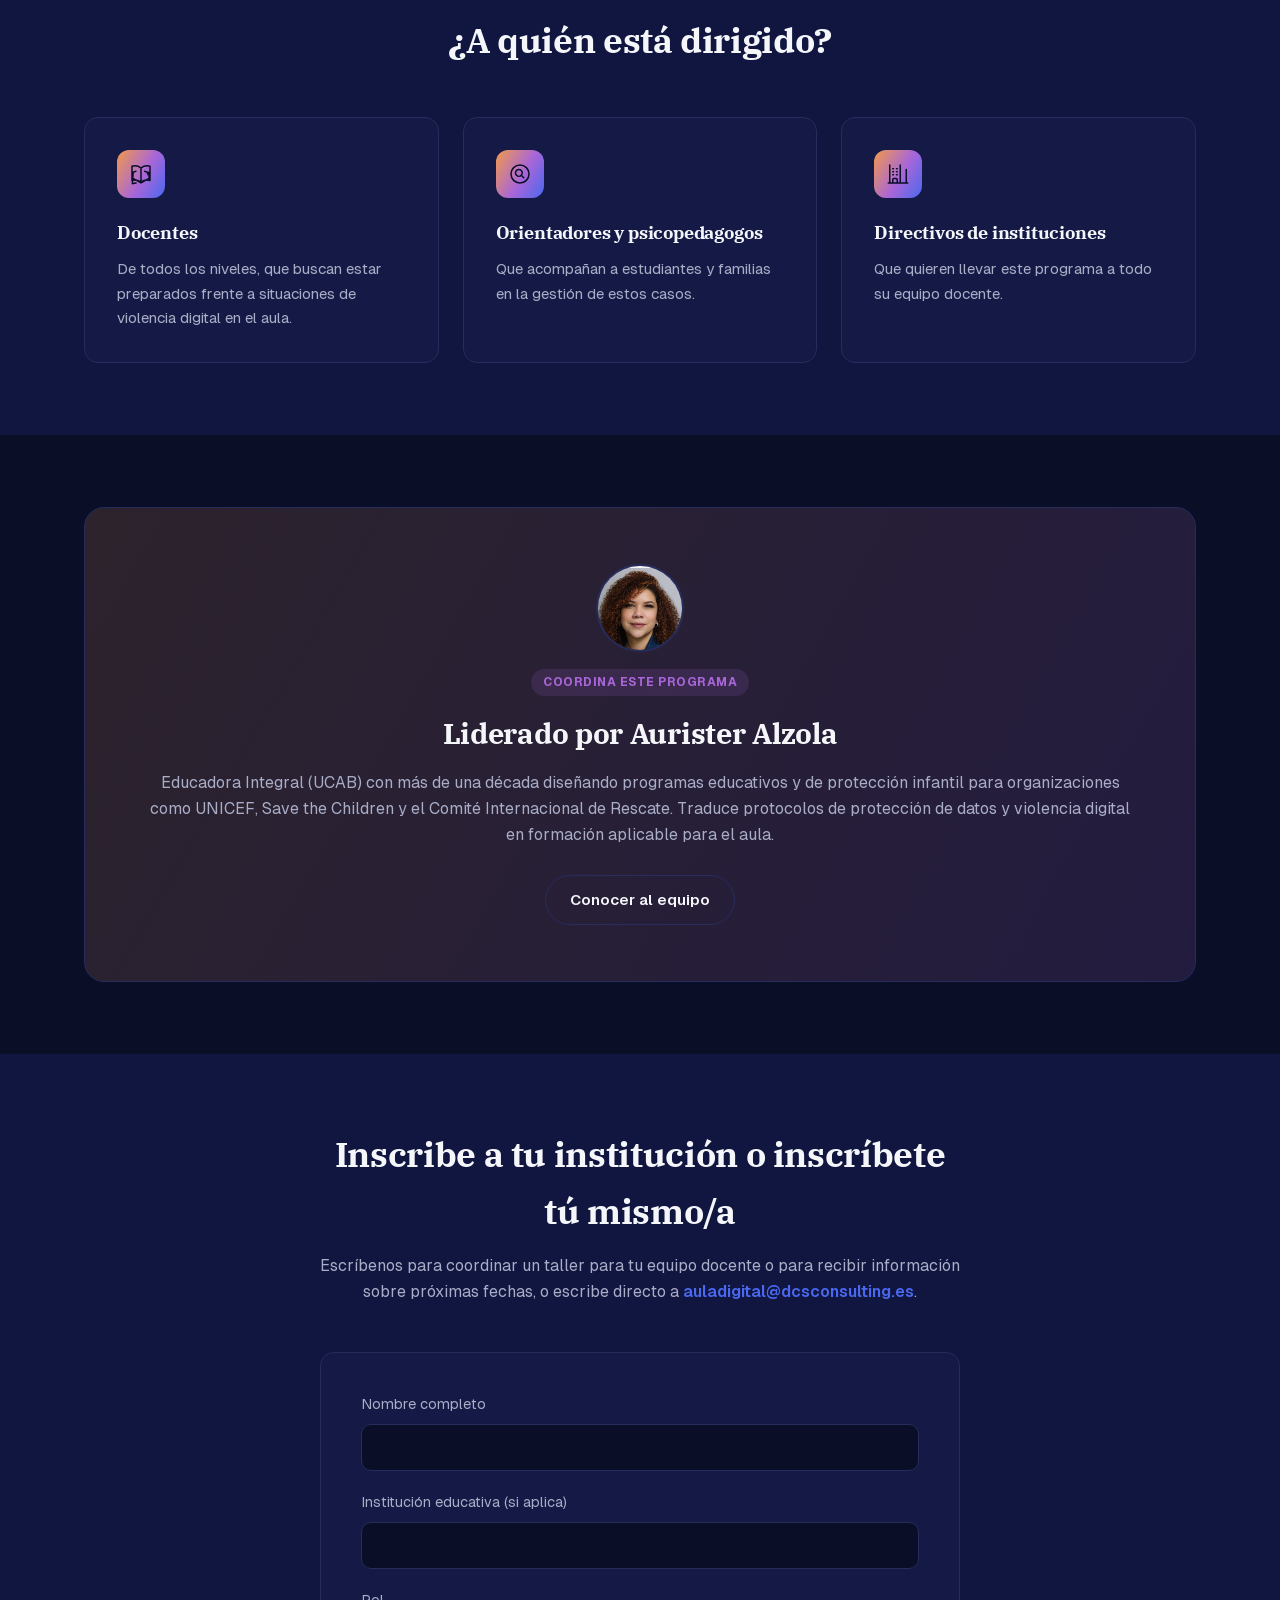
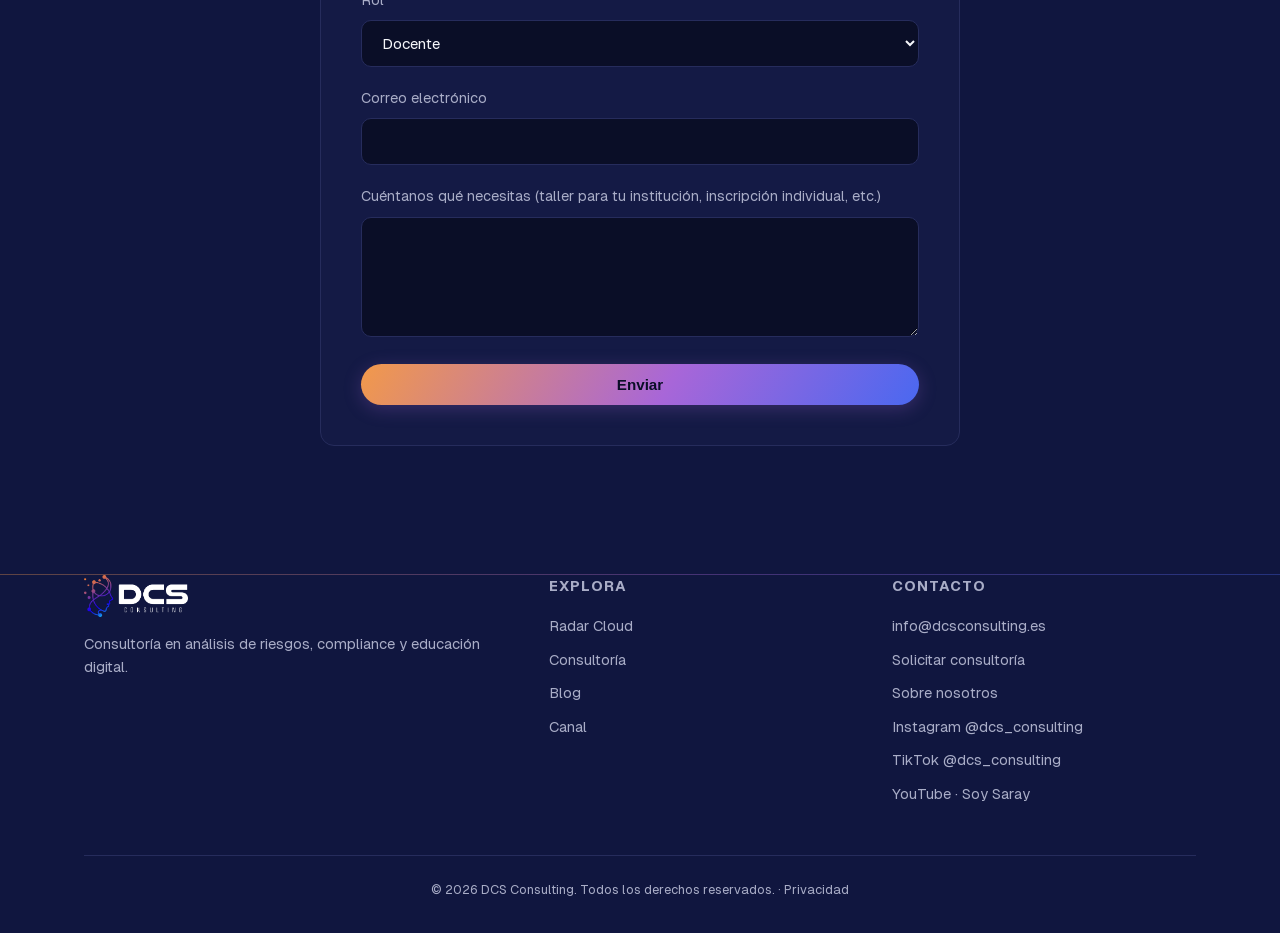
==== commit 73051277: "Añade la página Canal con las cápsulas de YouTube, la enlaza en menú y pies y muestra tres en la hom" ====
--- a/aula-digital-segura.html
+++ b/aula-digital-segura.html
@@ -15,7 +15,7 @@
 <meta name="twitter:title" content="Aula Digital Segura | DCS Consulting">
 <meta name="twitter:description" content="Programa de formación docente en violencia digital para Venezuela: identificación, prevención y protocolos de actuación en el aula.">
 <meta name="twitter:image" content="https://dcsconsulting.es/assets/logo-full.png">
-<link rel="stylesheet" href="css/style.css?v=20261024">
+<link rel="stylesheet" href="css/style.css?v=20261026">
 <link rel="icon" type="image/png" href="assets/favicon.png">
 <link rel="preconnect" href="https://fonts.googleapis.com">
 <link rel="preconnect" href="https://fonts.gstatic.com" crossorigin>
@@ -34,6 +34,7 @@
       <a href="radar.html">Radar</a>
       <a href="consultoria.html">Consultoría</a>
       <a href="blog.html">Blog</a>
+      <a href="canal.html">Canal</a>
       <a href="sobre-nosotros.html">Nosotros</a>
       <a href="contacto.html">Contacto</a>
       <a href="contacto.html" class="btn btn-primary">Solicitar consultoría</a>
@@ -306,6 +307,7 @@
         <a href="radar.html">Radar Cloud</a>
         <a href="consultoria.html">Consultoría</a>
         <a href="blog.html">Blog</a>
+        <a href="canal.html">Canal</a>
       </div>
       <div>
         <h4>Contacto</h4>
@@ -314,13 +316,14 @@
         <a href="sobre-nosotros.html">Sobre nosotros</a>
         <a href="https://www.instagram.com/dcs_consulting/" target="_blank" rel="noopener">Instagram @dcs_consulting</a>
         <a href="https://www.tiktok.com/@dcs_consulting" target="_blank" rel="noopener">TikTok @dcs_consulting</a>
+        <a href="https://www.youtube.com/@Sblalzo" target="_blank" rel="noopener">YouTube · Soy Saray</a>
       </div>
     </div>
     <div class="footer-bottom">© 2026 DCS Consulting. Todos los derechos reservados. · <a href="privacidad.html" style="color:inherit;">Privacidad</a></div>
   </div>
 </footer>
 
-<script defer src="js/particle-swarm.js?v=20261024"></script>
-<script src="js/main.js?v=20261024"></script>
+<script defer src="js/particle-swarm.js?v=20261026"></script>
+<script src="js/main.js?v=20261026"></script>
 </body>
 </html>
--- a/css/style.css
+++ b/css/style.css
@@ -383,6 +383,7 @@
 }
 
 .grid-2 { grid-template-columns: repeat(auto-fit, minmax(320px, 1fr)); }
+.grid-3 { grid-template-columns: repeat(auto-fit, minmax(340px, 1fr)); }
 
 .card {
   position: relative;
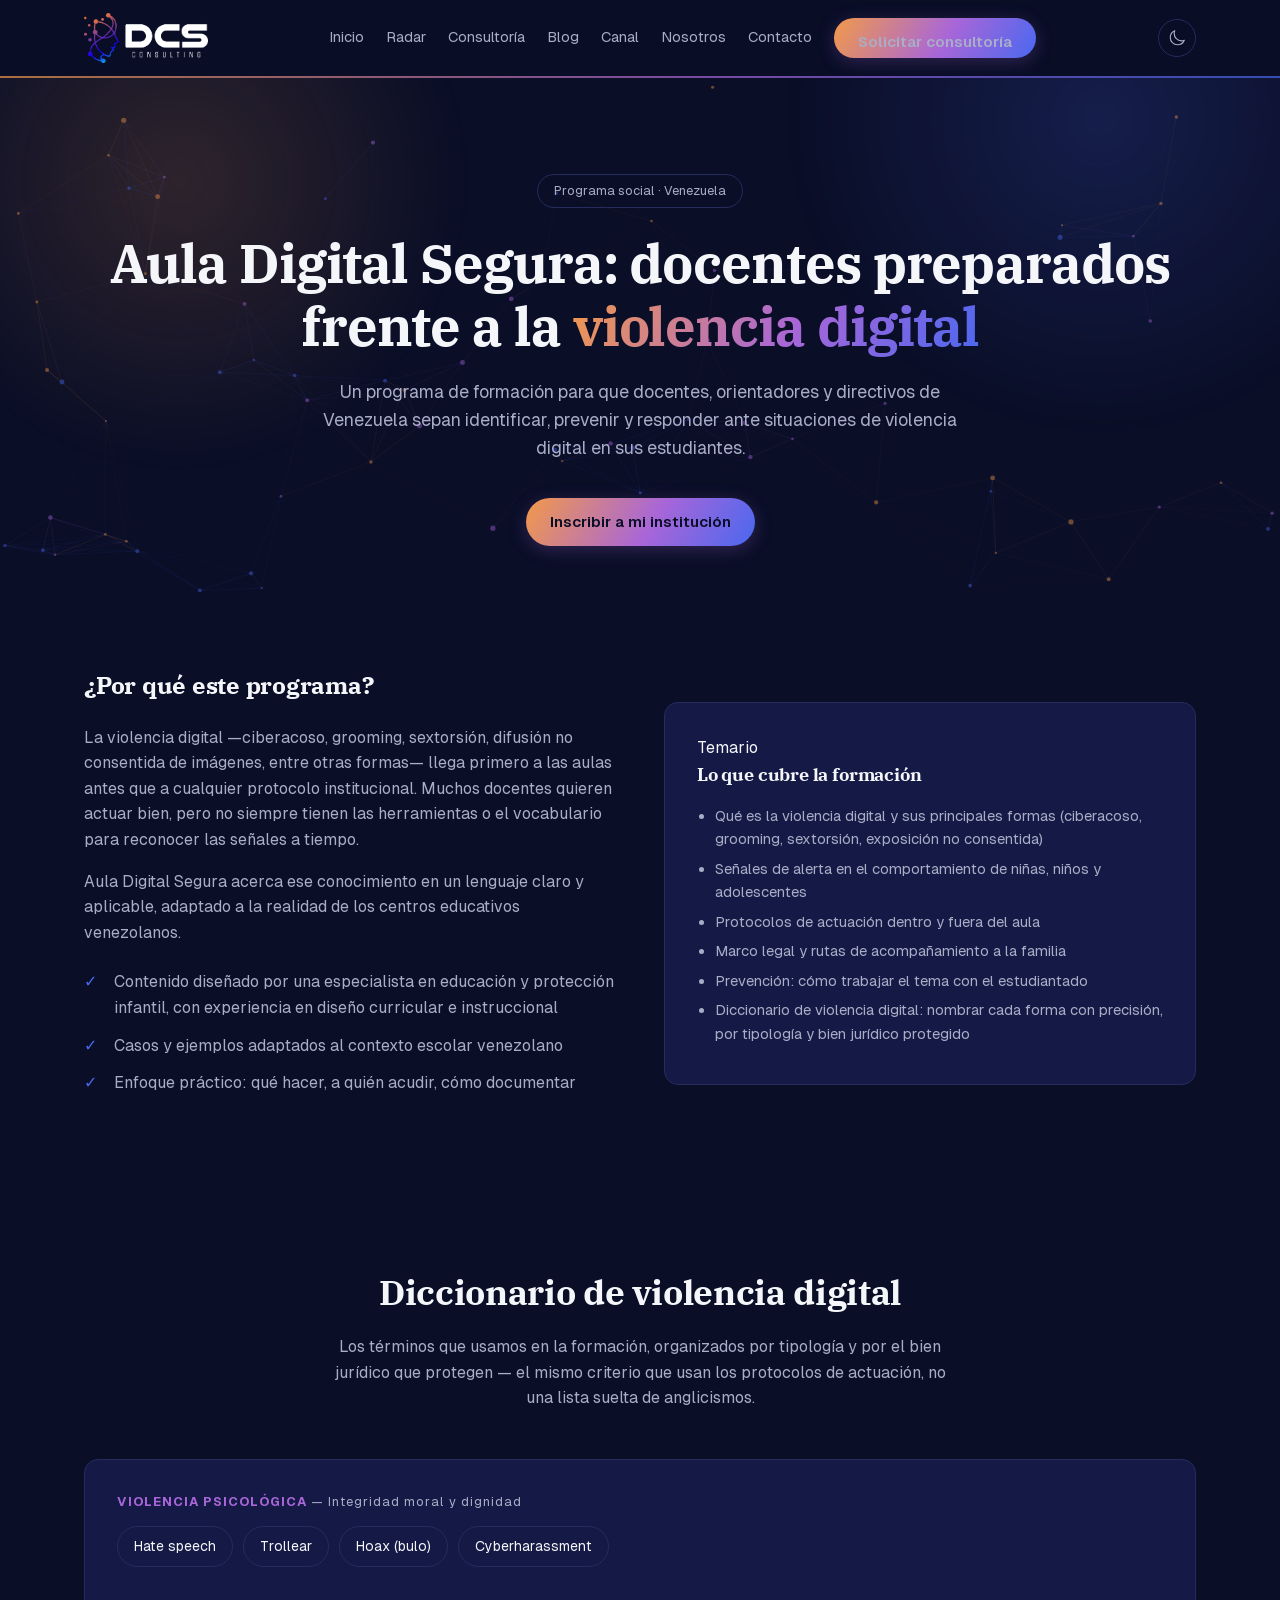
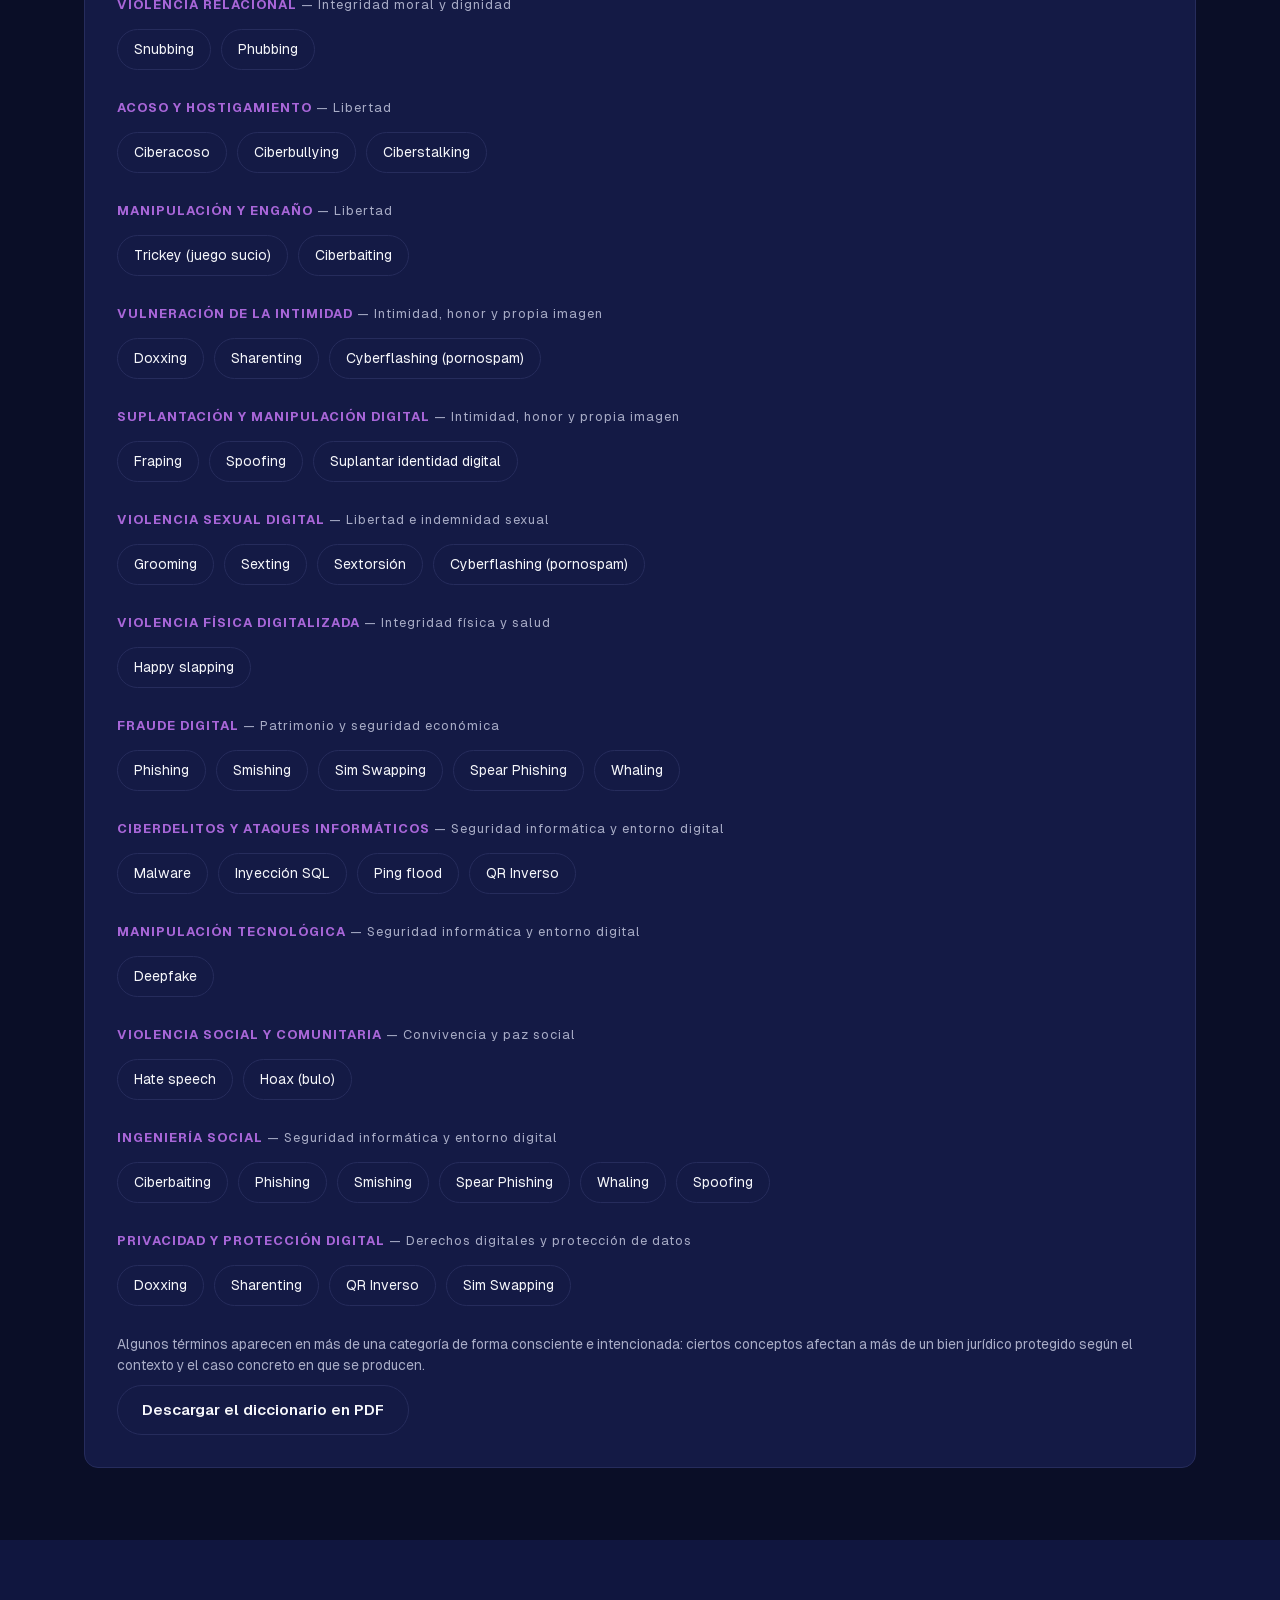
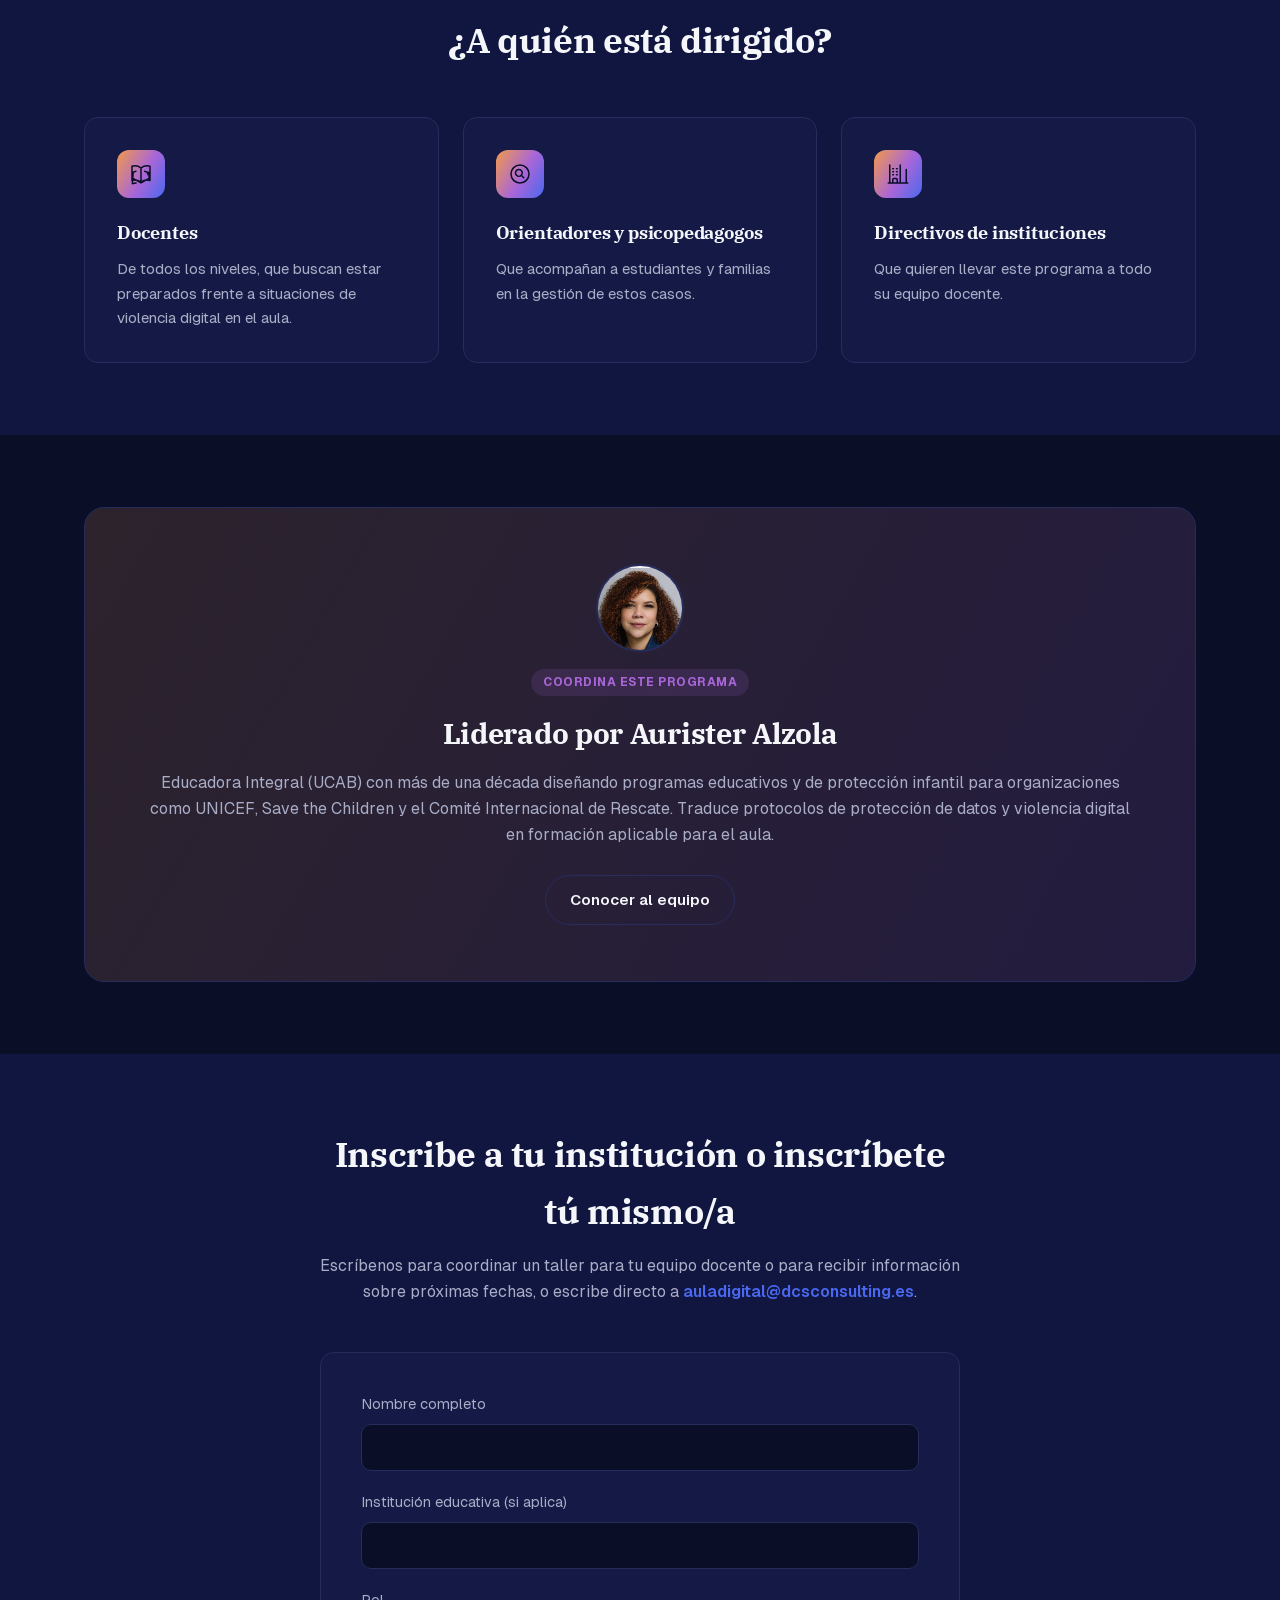
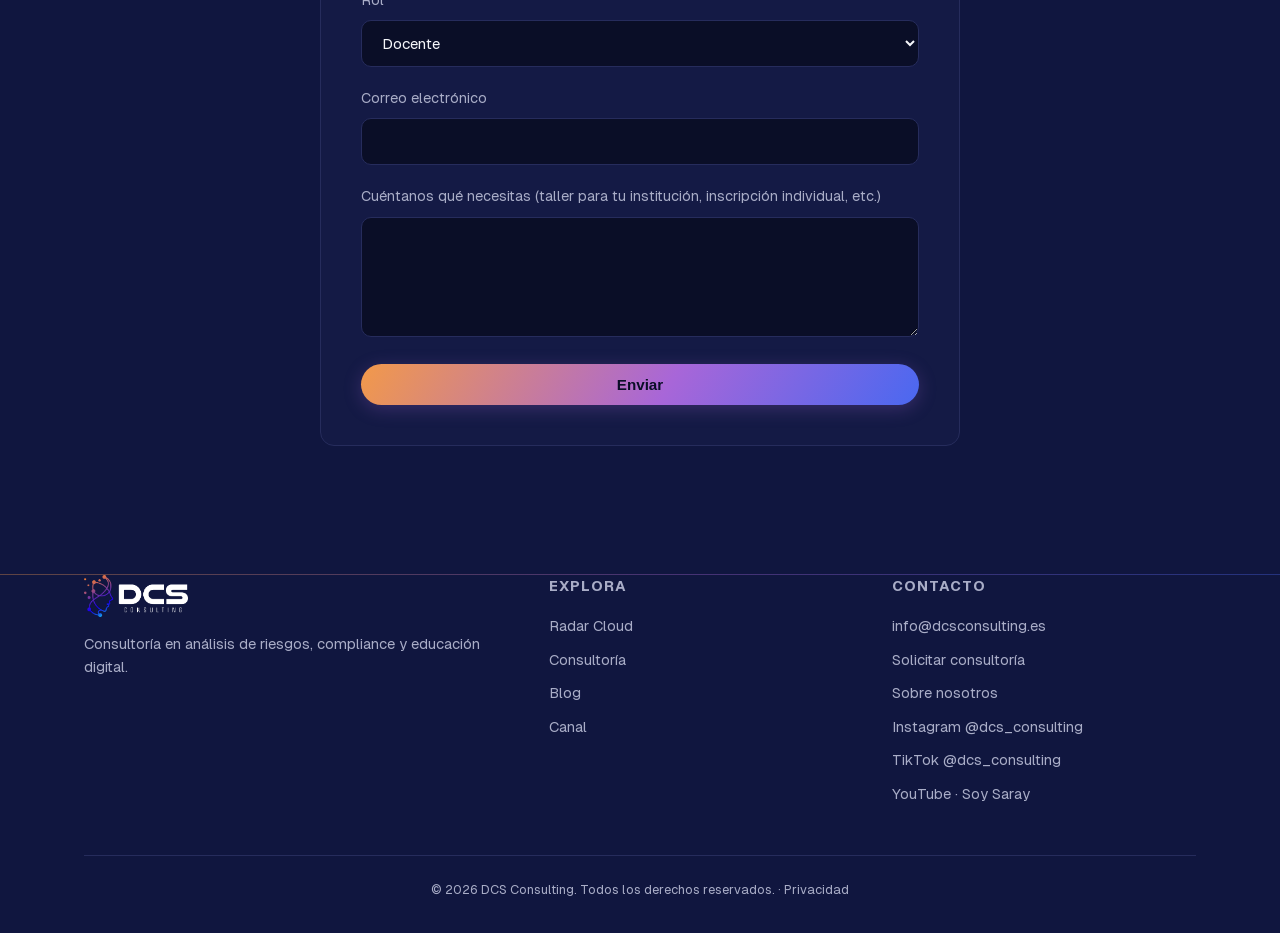
==== commit 3d1b12dd: "Reorganiza la home como página única: presentación, problema, método, cómo trabajamos, resultados, q" ====
--- a/aula-digital-segura.html
+++ b/aula-digital-segura.html
@@ -15,7 +15,7 @@
 <meta name="twitter:title" content="Aula Digital Segura | DCS Consulting">
 <meta name="twitter:description" content="Programa de formación docente en violencia digital para Venezuela: identificación, prevención y protocolos de actuación en el aula.">
 <meta name="twitter:image" content="https://dcsconsulting.es/assets/logo-full.png">
-<link rel="stylesheet" href="css/style.css?v=20261026">
+<link rel="stylesheet" href="css/style.css?v=20261028">
 <link rel="icon" type="image/png" href="assets/favicon.png">
 <link rel="preconnect" href="https://fonts.googleapis.com">
 <link rel="preconnect" href="https://fonts.gstatic.com" crossorigin>
@@ -323,7 +323,7 @@
   </div>
 </footer>
 
-<script defer src="js/particle-swarm.js?v=20261026"></script>
-<script src="js/main.js?v=20261026"></script>
+<script defer src="js/particle-swarm.js?v=20261028"></script>
+<script src="js/main.js?v=20261028"></script>
 </body>
 </html>
--- a/css/style.css
+++ b/css/style.css
@@ -1178,3 +1178,40 @@
   .quiz-card { padding: 32px 22px; }
   .quiz-stat { flex: 1 1 40%; }
 }
+
+
+/* ---------- FAQ ---------- */
+
+.faq { display: grid; gap: 12px; }
+
+.faq-item {
+  background: var(--bg-card);
+  border: 1px solid var(--border);
+  border-radius: var(--radius);
+  padding: 0 24px;
+}
+
+.faq-item summary {
+  cursor: pointer;
+  list-style: none;
+  padding: 18px 28px 18px 0;
+  font-weight: 600;
+  position: relative;
+}
+
+.faq-item summary::-webkit-details-marker { display: none; }
+
+.faq-item summary::after {
+  content: "+";
+  position: absolute;
+  right: 0;
+  top: 50%;
+  transform: translateY(-50%);
+  color: var(--purple);
+  font-size: 1.3rem;
+  line-height: 1;
+}
+
+.faq-item[open] summary::after { content: "–"; }
+
+.faq-item p { color: var(--text-muted); margin: 0 0 18px; }
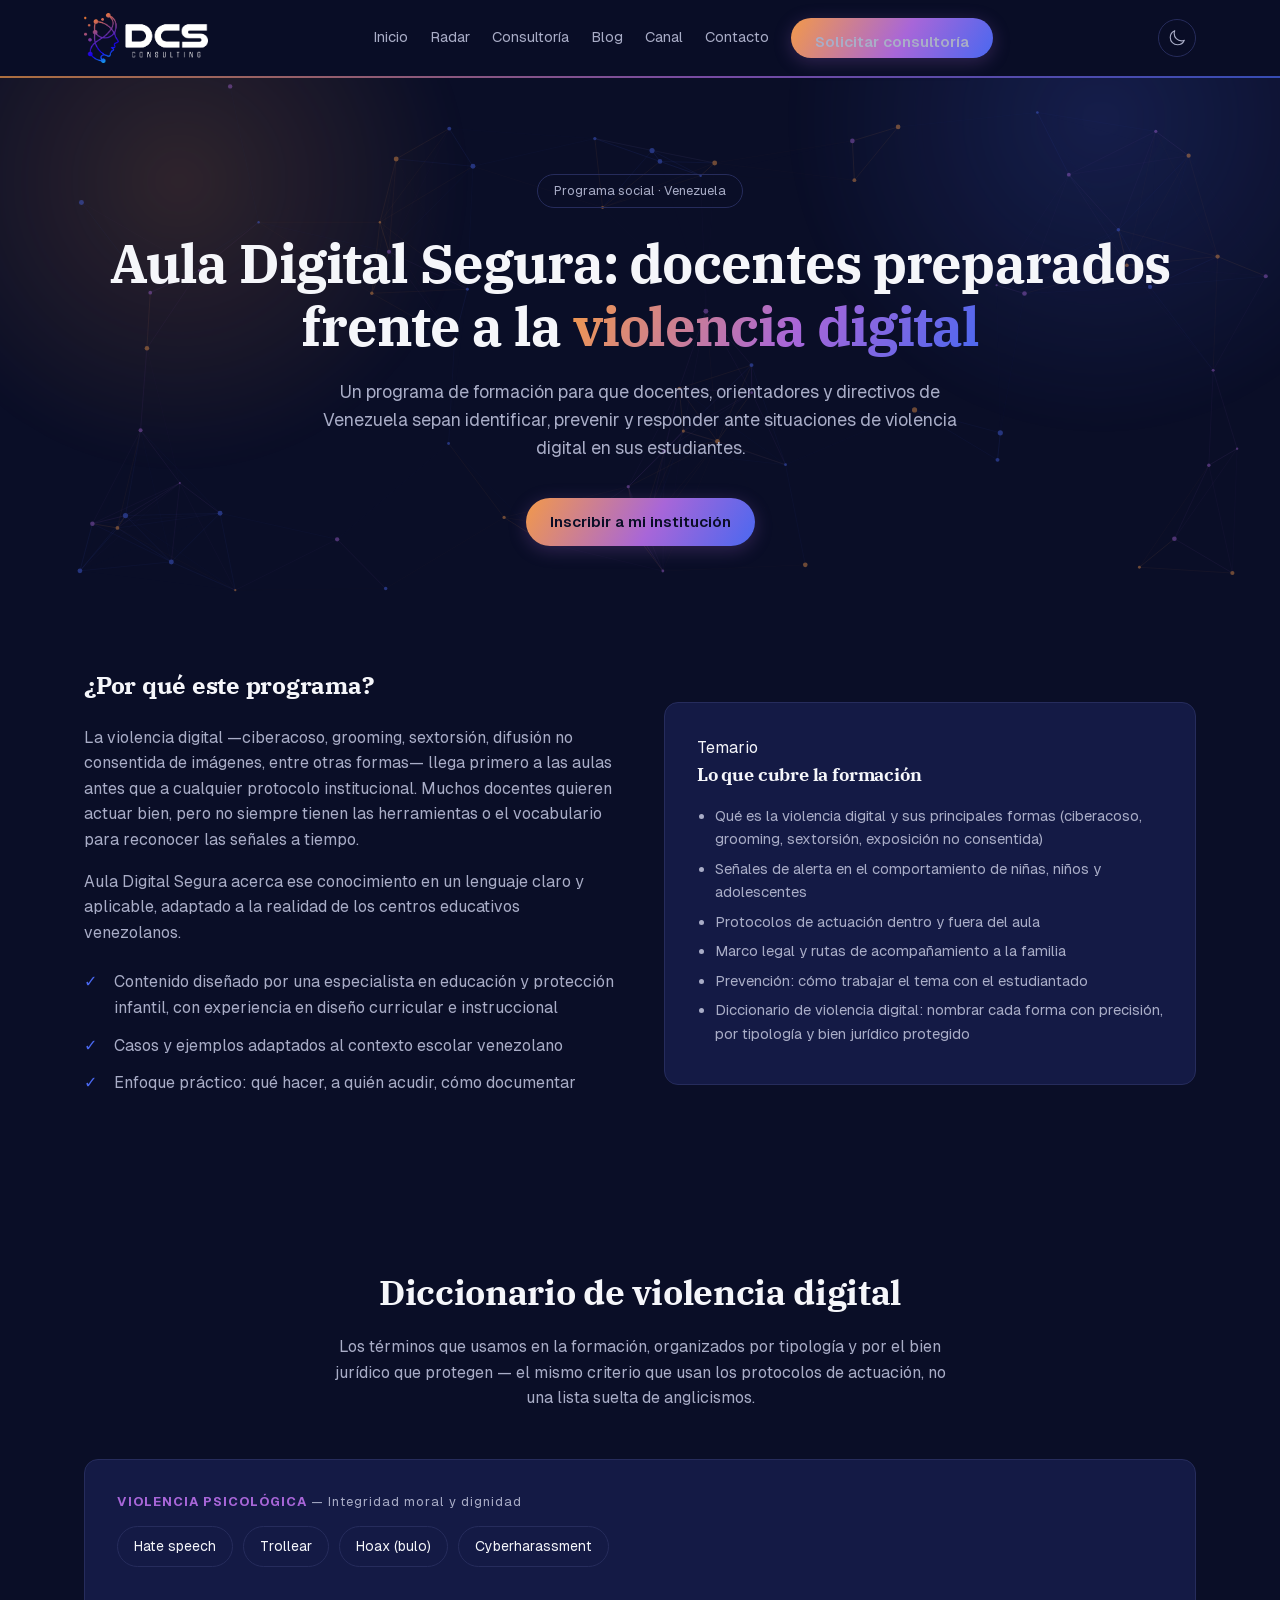
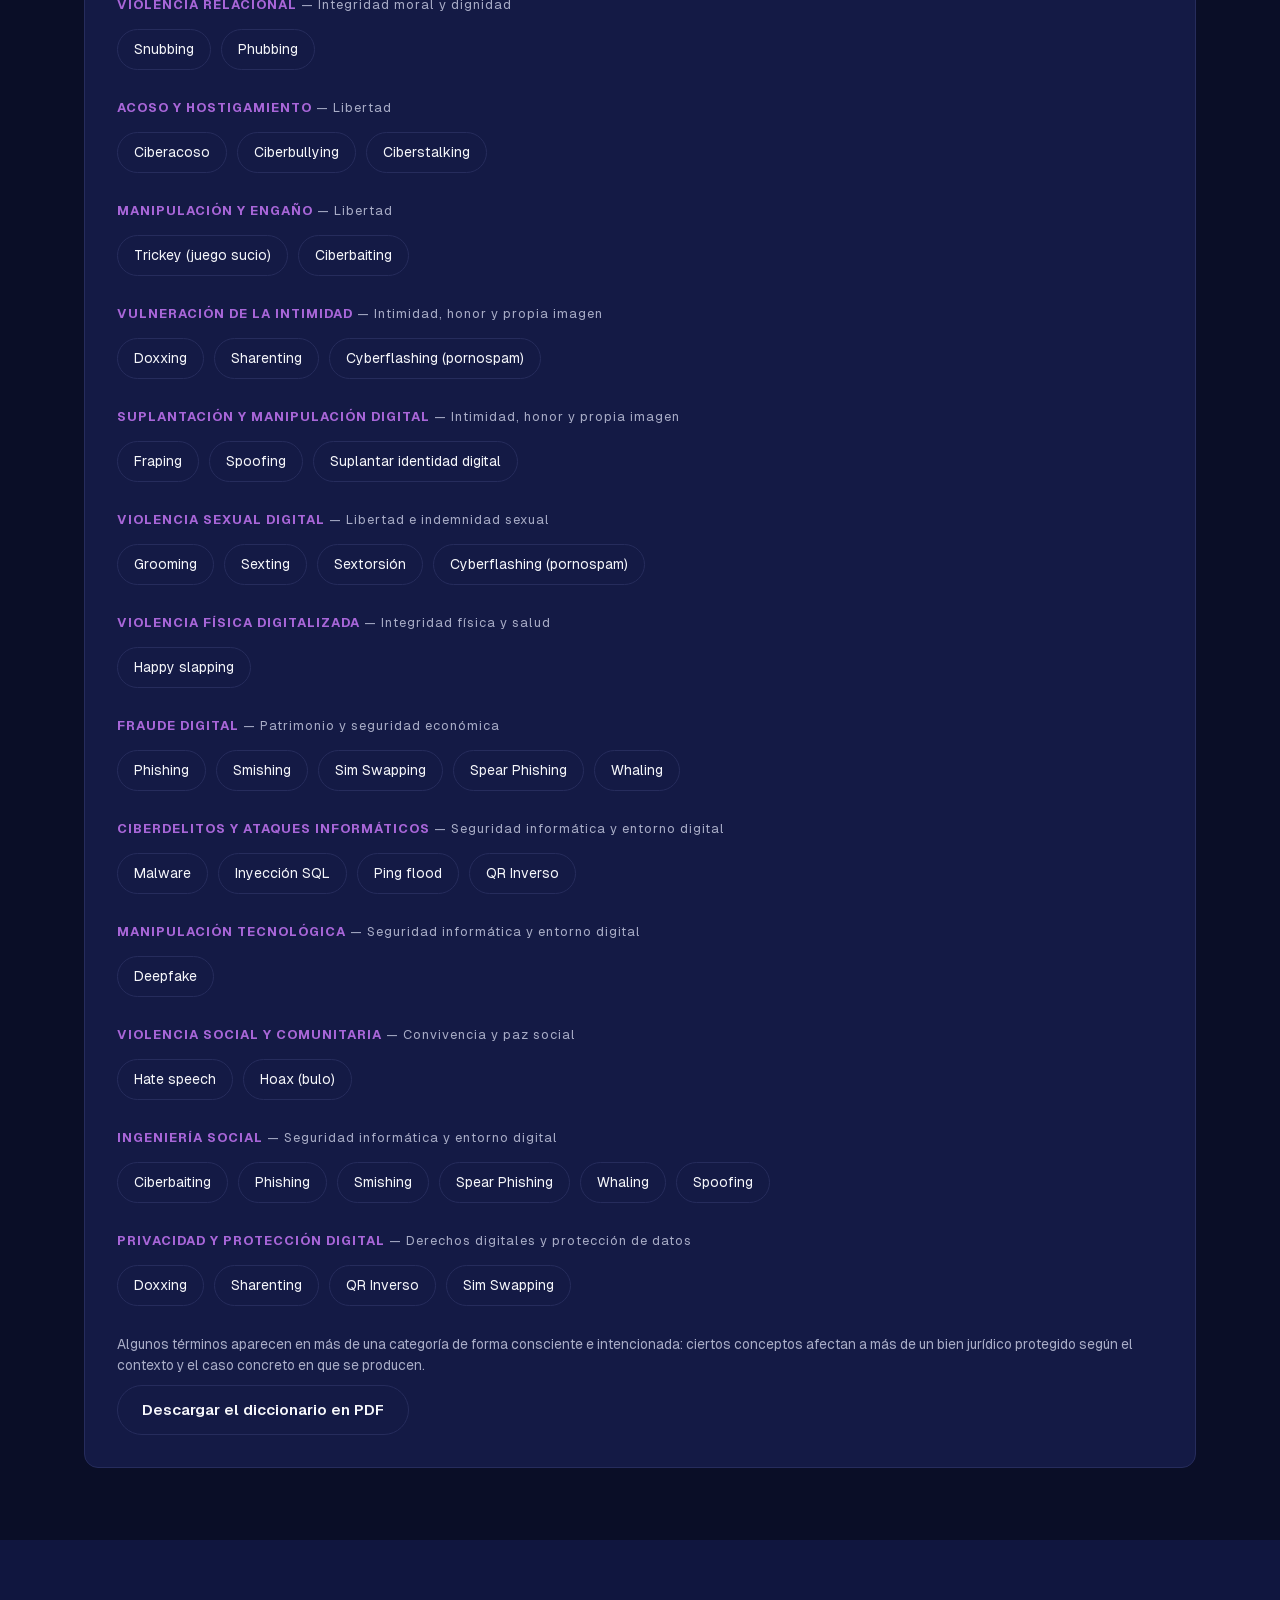
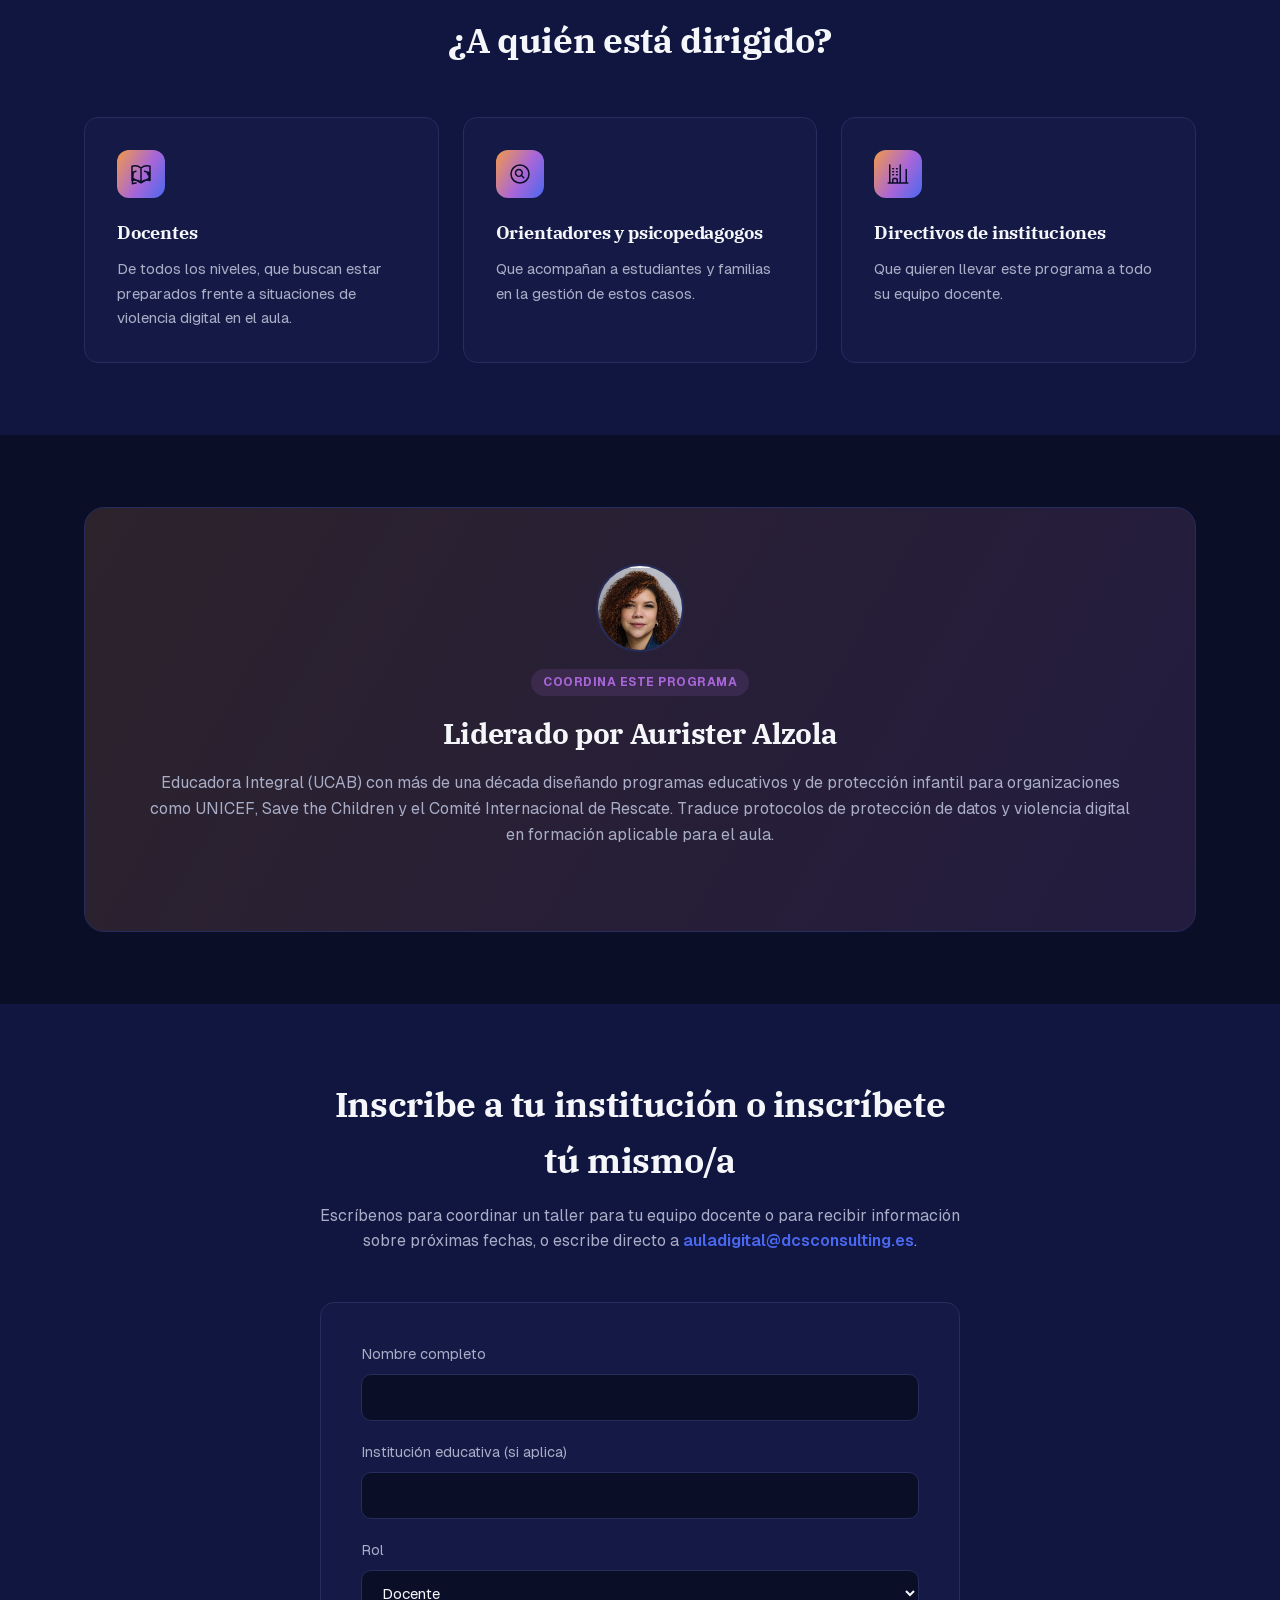
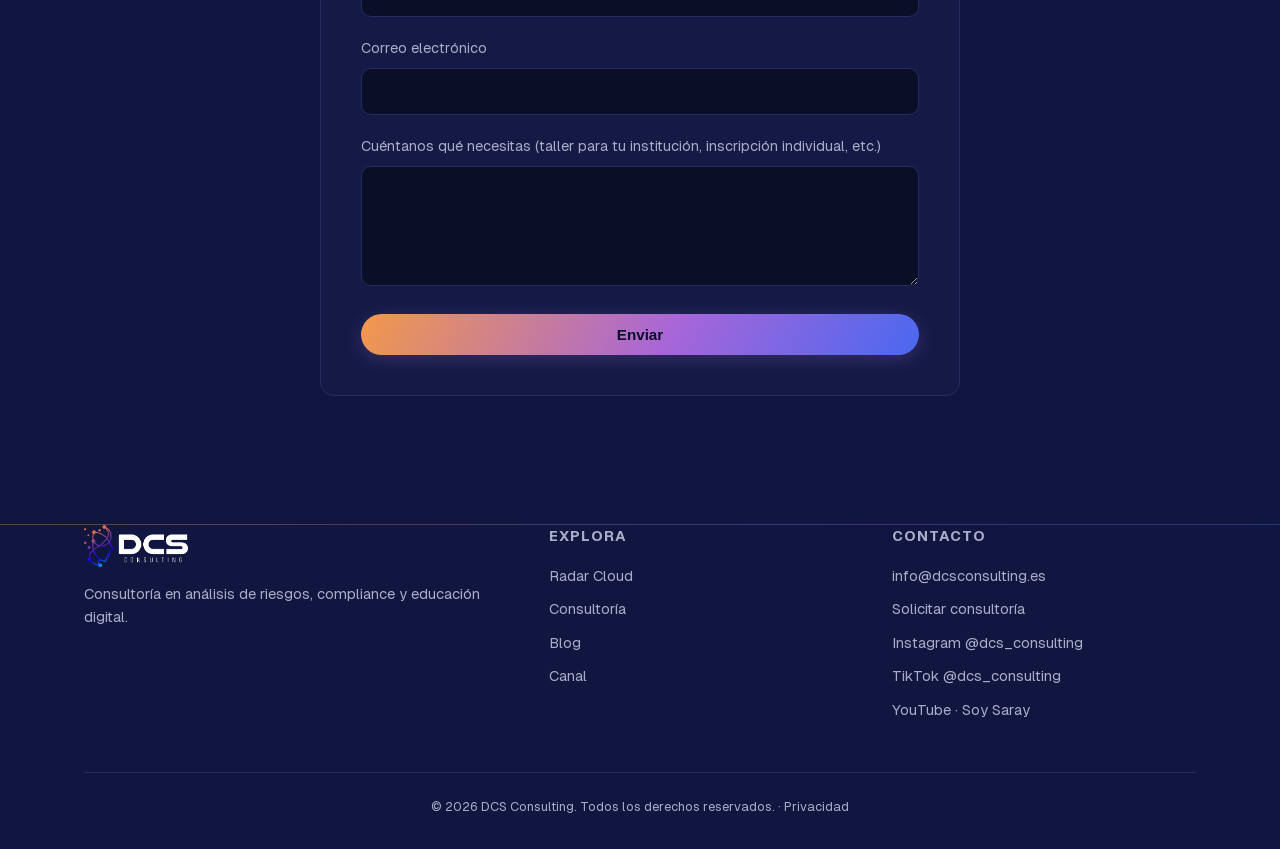
==== commit ee229720: "Elimina la página Sobre nosotros y sus enlaces" ====
--- a/aula-digital-segura.html
+++ b/aula-digital-segura.html
@@ -15,7 +15,7 @@
 <meta name="twitter:title" content="Aula Digital Segura | DCS Consulting">
 <meta name="twitter:description" content="Programa de formación docente en violencia digital para Venezuela: identificación, prevención y protocolos de actuación en el aula.">
 <meta name="twitter:image" content="https://dcsconsulting.es/assets/logo-full.png">
-<link rel="stylesheet" href="css/style.css?v=20261028">
+<link rel="stylesheet" href="css/style.css?v=20261029">
 <link rel="icon" type="image/png" href="assets/favicon.png">
 <link rel="preconnect" href="https://fonts.googleapis.com">
 <link rel="preconnect" href="https://fonts.gstatic.com" crossorigin>
@@ -35,7 +35,6 @@
       <a href="consultoria.html">Consultoría</a>
       <a href="blog.html">Blog</a>
       <a href="canal.html">Canal</a>
-      <a href="sobre-nosotros.html">Nosotros</a>
       <a href="contacto.html">Contacto</a>
       <a href="contacto.html" class="btn btn-primary">Solicitar consultoría</a>
     </nav>
@@ -247,7 +246,6 @@
       <p>
         Educadora Integral (UCAB) con más de una década diseñando programas educativos y de protección infantil para organizaciones como UNICEF, Save the Children y el Comité Internacional de Rescate. Traduce protocolos de protección de datos y violencia digital en formación aplicable para el aula.
       </p>
-      <a href="sobre-nosotros.html" class="btn btn-outline">Conocer al equipo</a>
     </div>
   </div>
 </section>
@@ -313,7 +311,6 @@
         <h4>Contacto</h4>
         <p><a href="mailto:info@dcsconsulting.es">info@dcsconsulting.es</a></p>
         <a href="contacto.html">Solicitar consultoría</a>
-        <a href="sobre-nosotros.html">Sobre nosotros</a>
         <a href="https://www.instagram.com/dcs_consulting/" target="_blank" rel="noopener">Instagram @dcs_consulting</a>
         <a href="https://www.tiktok.com/@dcs_consulting" target="_blank" rel="noopener">TikTok @dcs_consulting</a>
         <a href="https://www.youtube.com/@Sblalzo" target="_blank" rel="noopener">YouTube · Soy Saray</a>
@@ -323,7 +320,7 @@
   </div>
 </footer>
 
-<script defer src="js/particle-swarm.js?v=20261028"></script>
-<script src="js/main.js?v=20261028"></script>
+<script defer src="js/particle-swarm.js?v=20261029"></script>
+<script src="js/main.js?v=20261029"></script>
 </body>
 </html>
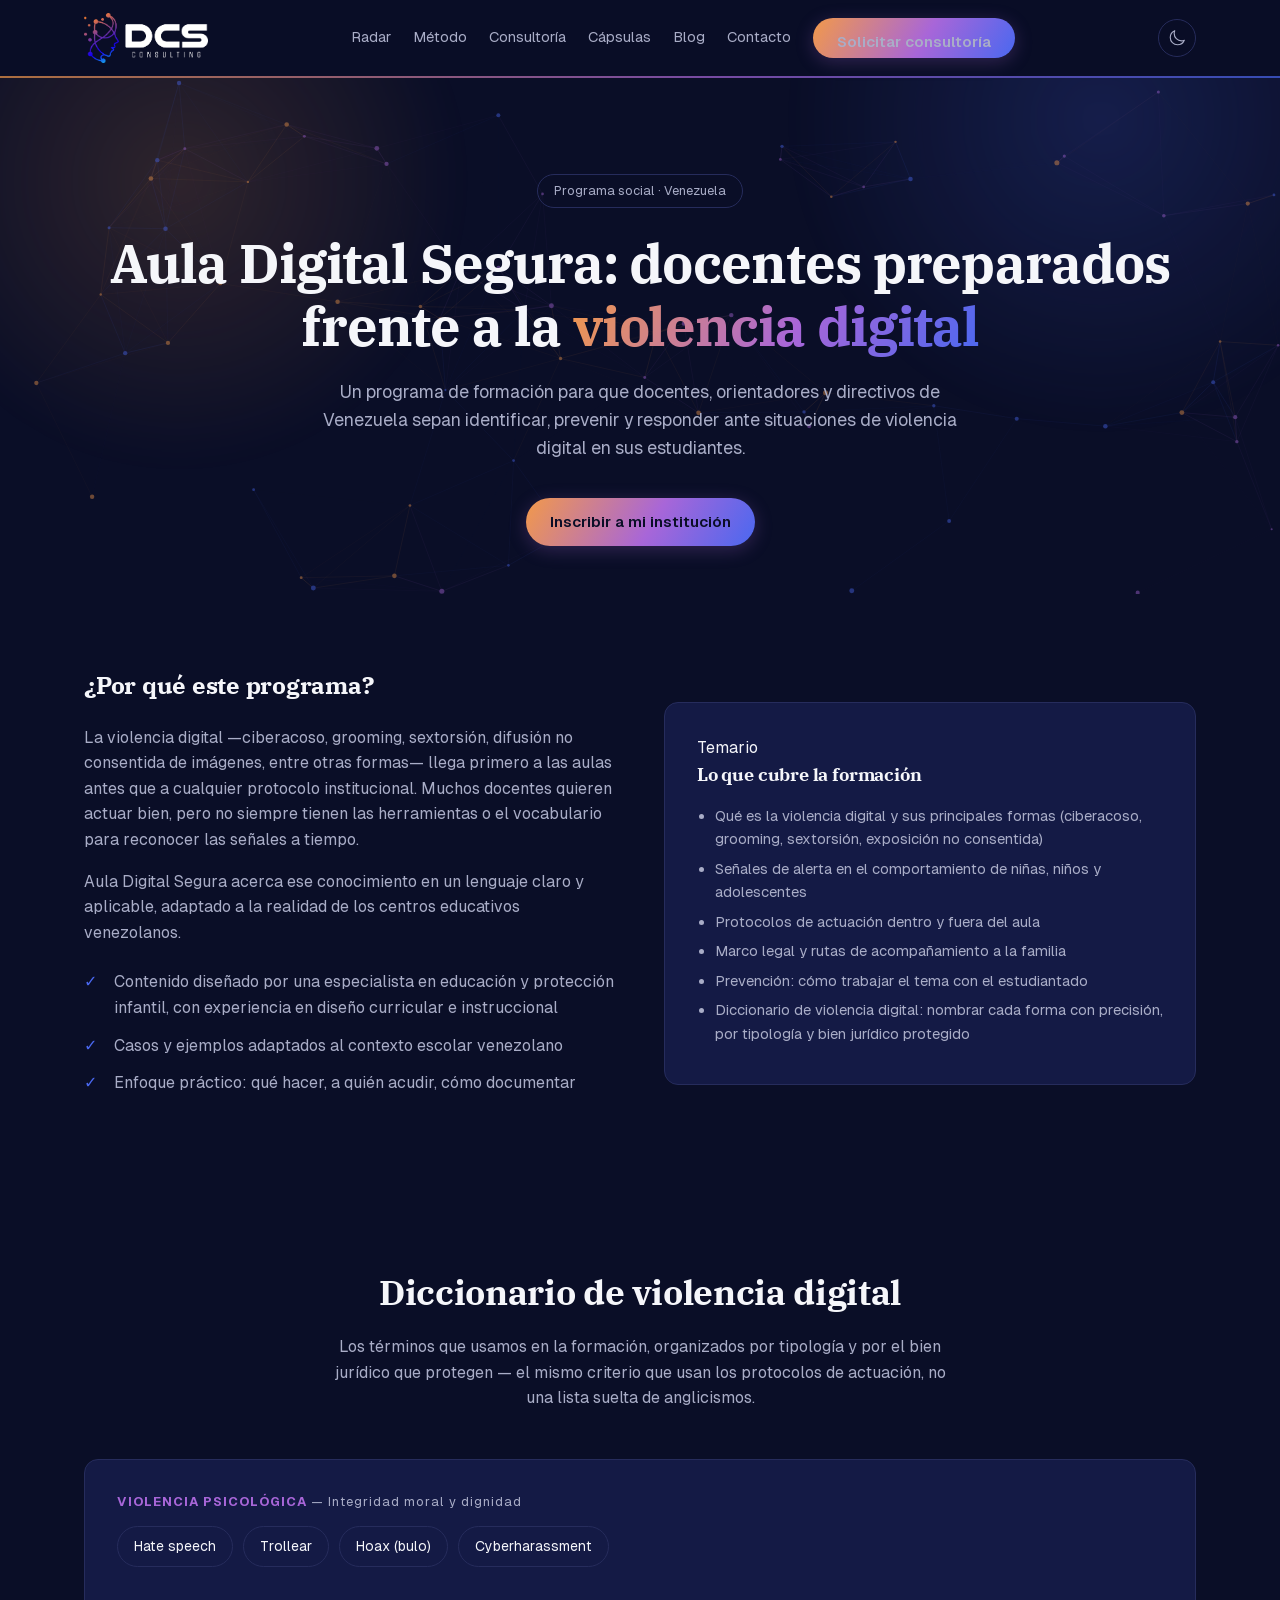
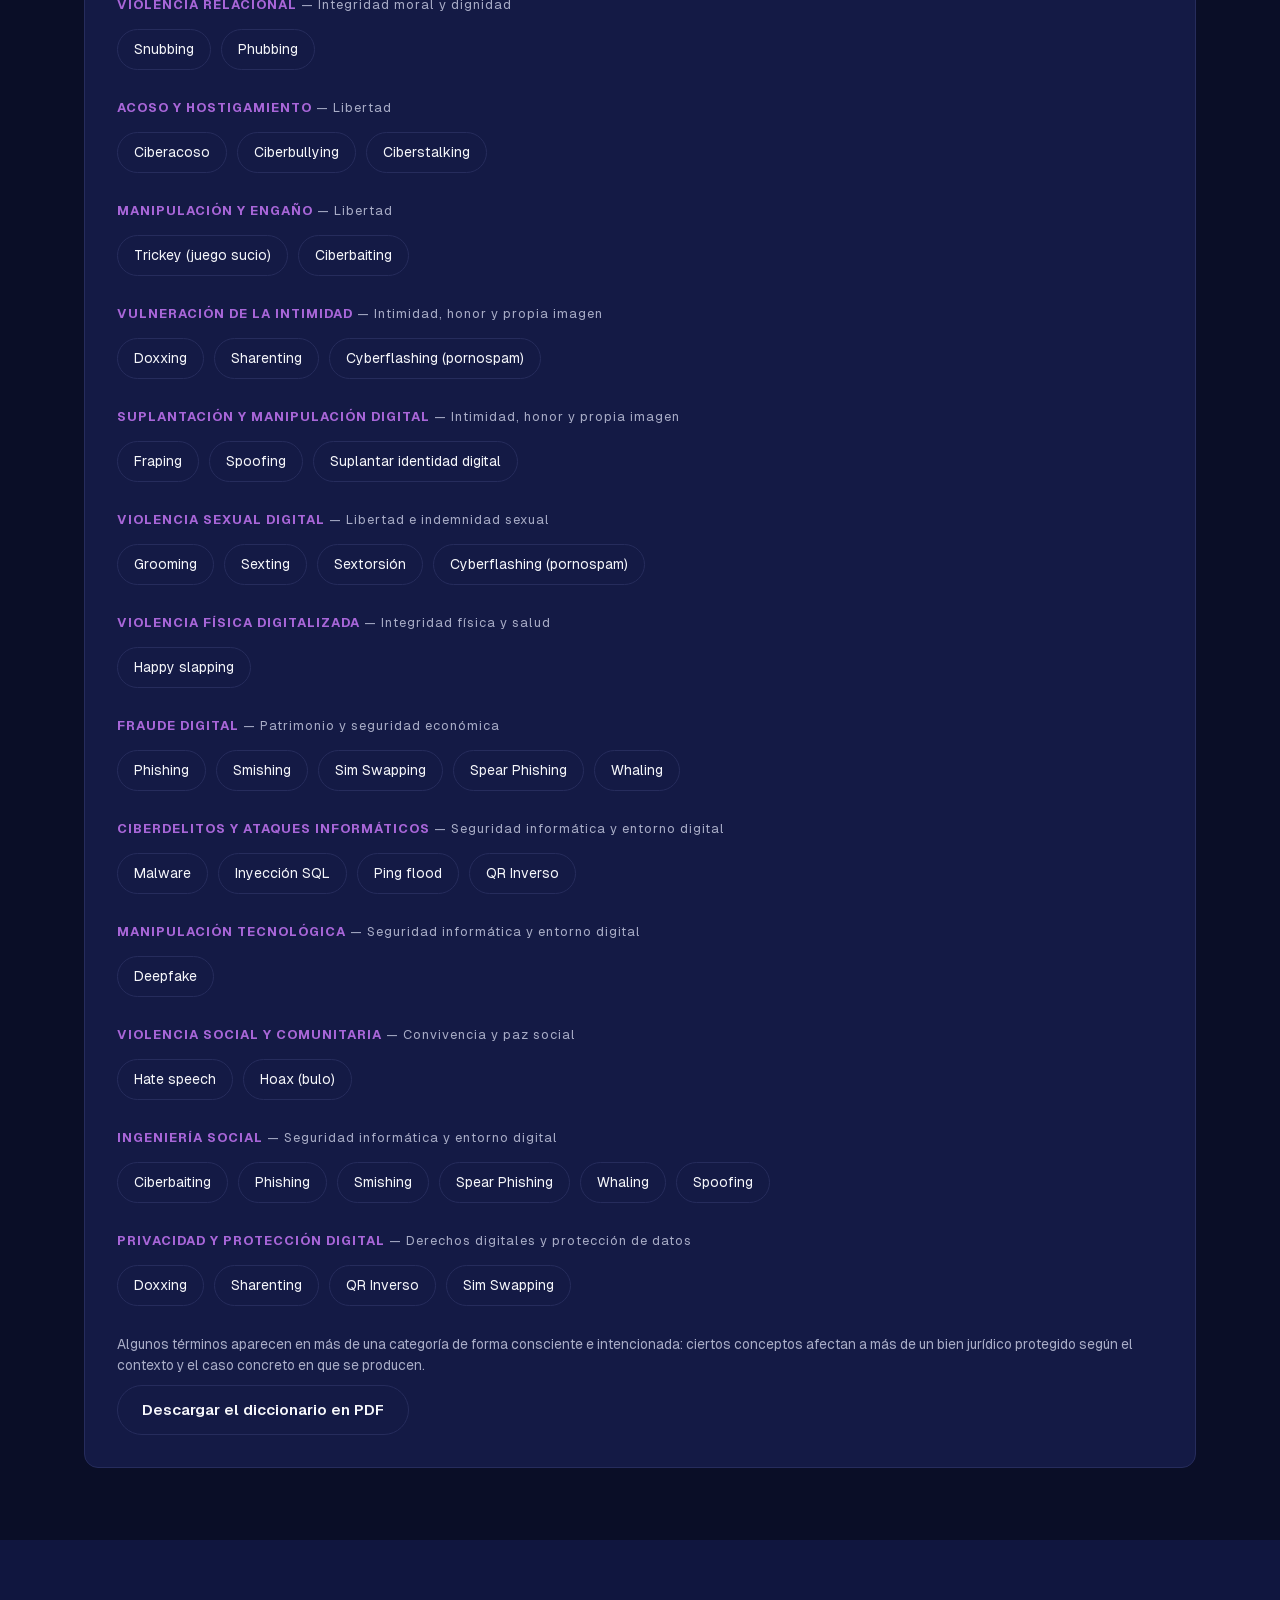
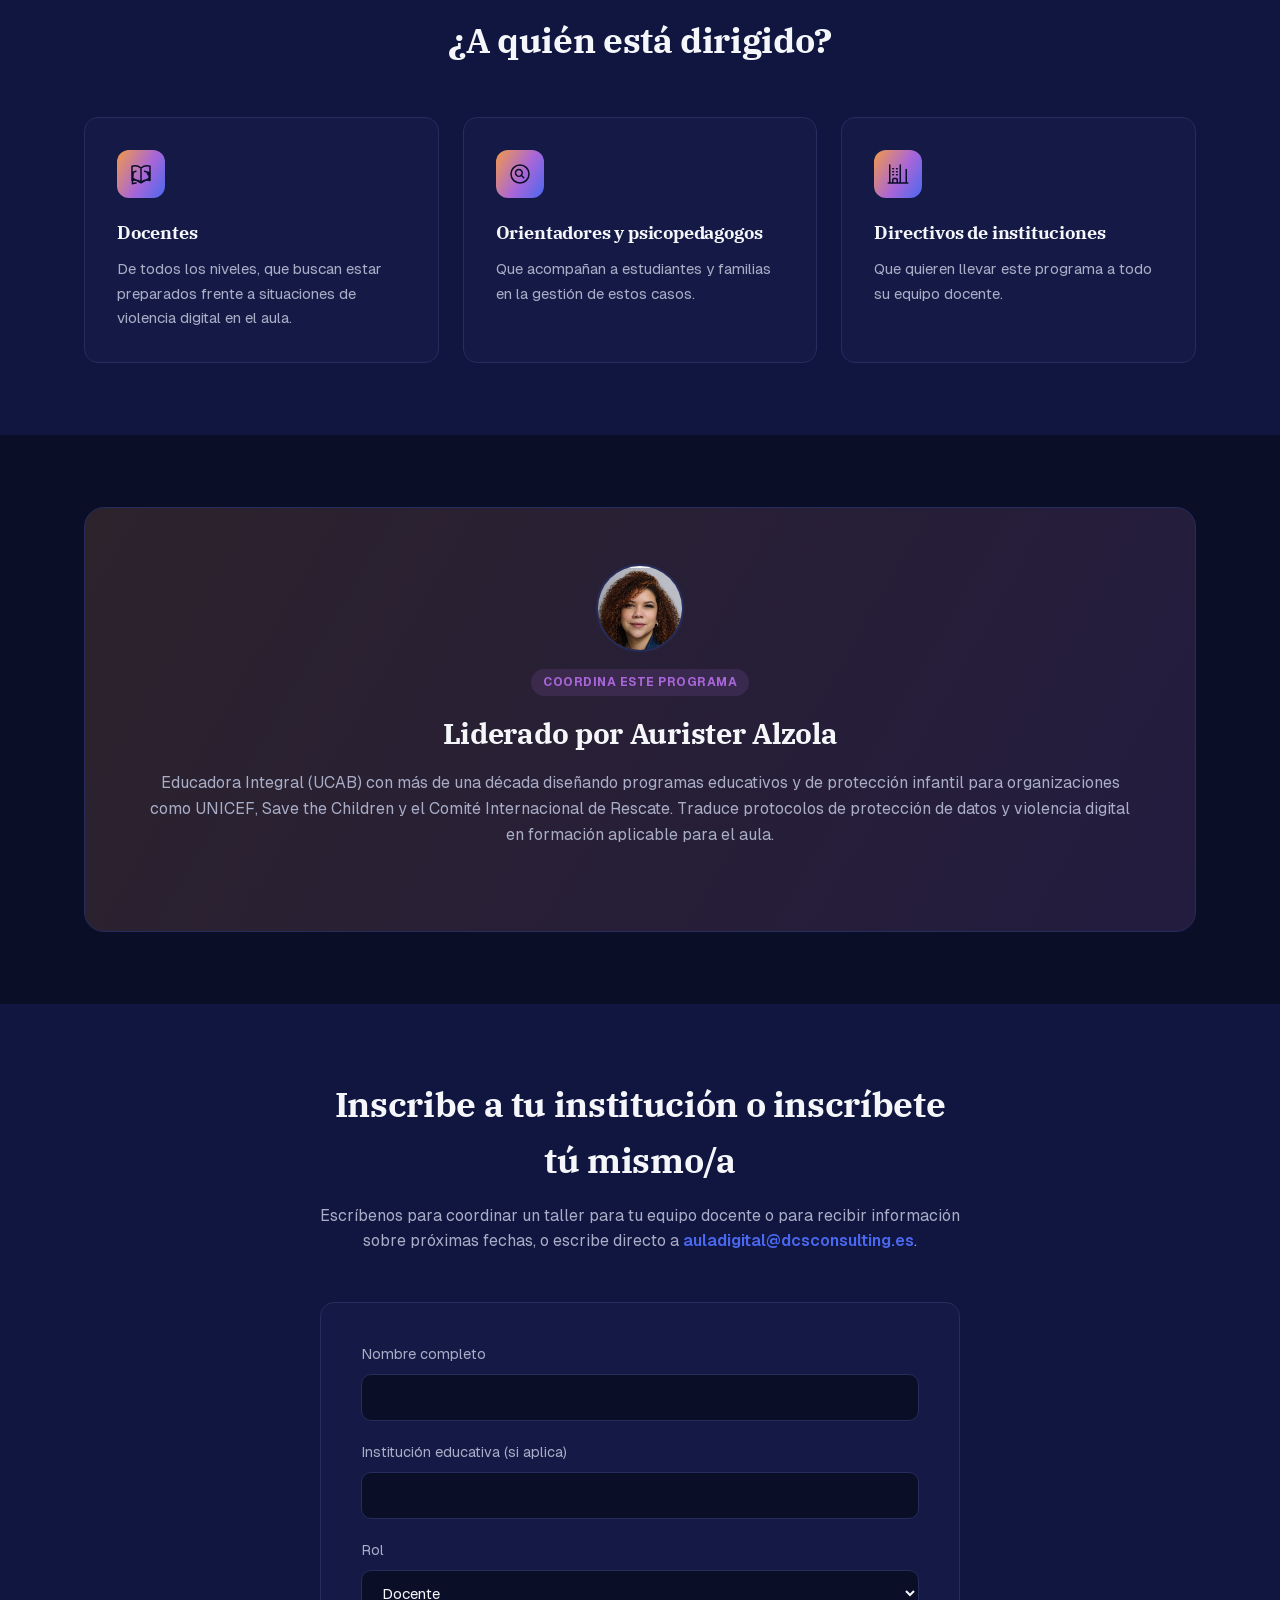
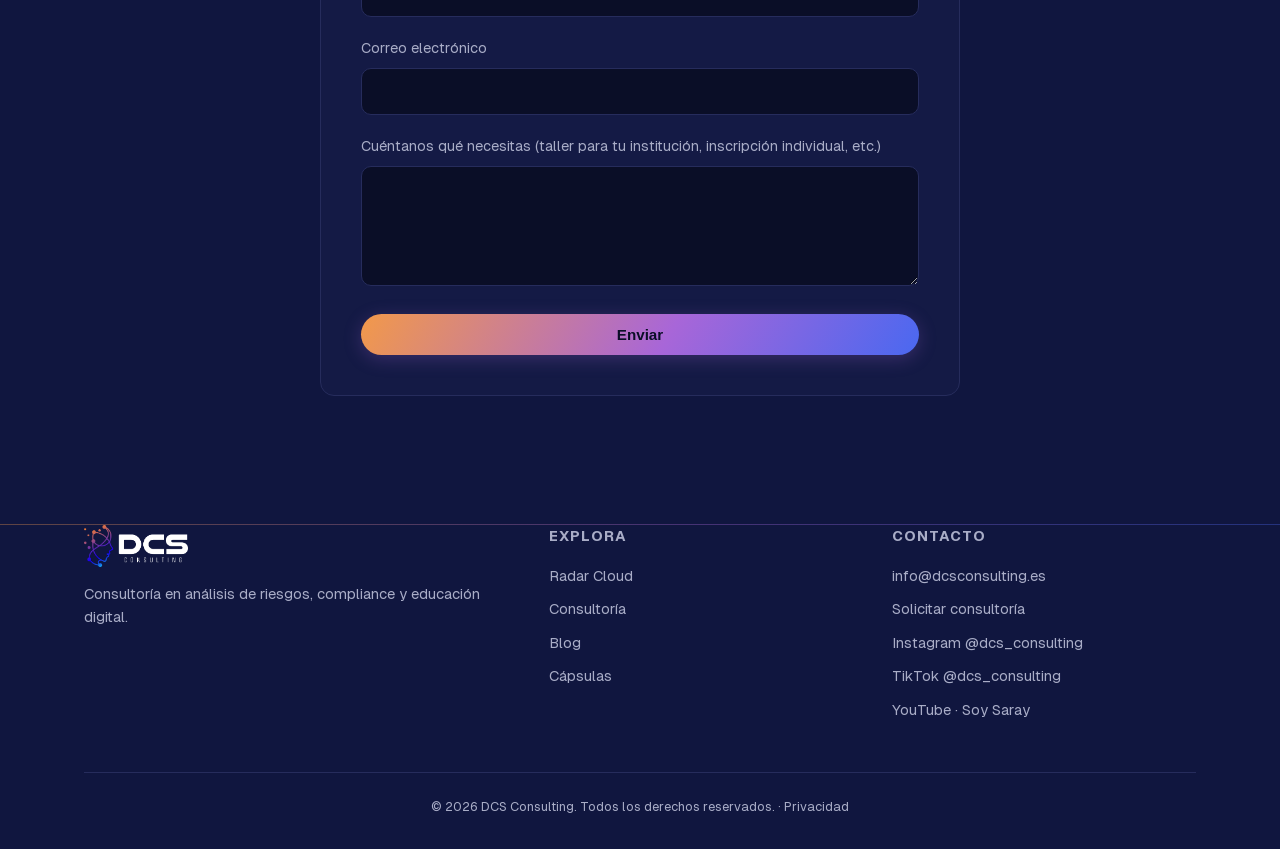
==== commit e4c228bd: "Unifica Radar, método y consultoría en la página de inicio y elimina las páginas Radar, Consultoría," ====
--- a/aula-digital-segura.html
+++ b/aula-digital-segura.html
@@ -15,7 +15,7 @@
 <meta name="twitter:title" content="Aula Digital Segura | DCS Consulting">
 <meta name="twitter:description" content="Programa de formación docente en violencia digital para Venezuela: identificación, prevención y protocolos de actuación en el aula.">
 <meta name="twitter:image" content="https://dcsconsulting.es/assets/logo-full.png">
-<link rel="stylesheet" href="css/style.css?v=20261029">
+<link rel="stylesheet" href="css/style.css?v=20261030">
 <link rel="icon" type="image/png" href="assets/favicon.png">
 <link rel="preconnect" href="https://fonts.googleapis.com">
 <link rel="preconnect" href="https://fonts.gstatic.com" crossorigin>
@@ -30,13 +30,13 @@
       <img src="assets/logo-full-dark.png" alt="DCS Consulting" class="logo-img logo-on-light">
     </a>
     <nav class="nav-links">
-      <a href="index.html">Inicio</a>
-      <a href="radar.html">Radar</a>
-      <a href="consultoria.html">Consultoría</a>
+      <a href="index.html#radar">Radar</a>
+      <a href="index.html#metodo">Método</a>
+      <a href="index.html#consultoria">Consultoría</a>
+      <a href="index.html#capsulas">Cápsulas</a>
       <a href="blog.html">Blog</a>
-      <a href="canal.html">Canal</a>
-      <a href="contacto.html">Contacto</a>
-      <a href="contacto.html" class="btn btn-primary">Solicitar consultoría</a>
+      <a href="index.html#contacto">Contacto</a>
+      <a href="index.html#contacto" class="btn btn-primary">Solicitar consultoría</a>
     </nav>
     <button class="theme-toggle" aria-label="Cambiar tema claro/oscuro" title="Cambiar tema">
       <svg class="icon-moon" viewBox="0 0 24 24"><path stroke-linecap="round" stroke-linejoin="round" stroke-width="1.5" d="M21.752 15.002A9.72 9.72 0 0118 15.75c-5.385 0-9.75-4.365-9.75-9.75 0-1.33.266-2.597.748-3.752A9.753 9.753 0 003 11.25C3 16.635 7.365 21 12.75 21a9.753 9.753 0 009.002-5.998z"/></svg>
@@ -302,15 +302,15 @@
       </div>
       <div>
         <h4>Explora</h4>
-        <a href="radar.html">Radar Cloud</a>
-        <a href="consultoria.html">Consultoría</a>
+        <a href="index.html#radar">Radar Cloud</a>
+        <a href="index.html#consultoria">Consultoría</a>
         <a href="blog.html">Blog</a>
-        <a href="canal.html">Canal</a>
+        <a href="index.html#capsulas">Cápsulas</a>
       </div>
       <div>
         <h4>Contacto</h4>
         <p><a href="mailto:info@dcsconsulting.es">info@dcsconsulting.es</a></p>
-        <a href="contacto.html">Solicitar consultoría</a>
+        <a href="index.html#contacto">Solicitar consultoría</a>
         <a href="https://www.instagram.com/dcs_consulting/" target="_blank" rel="noopener">Instagram @dcs_consulting</a>
         <a href="https://www.tiktok.com/@dcs_consulting" target="_blank" rel="noopener">TikTok @dcs_consulting</a>
         <a href="https://www.youtube.com/@Sblalzo" target="_blank" rel="noopener">YouTube · Soy Saray</a>
@@ -320,7 +320,7 @@
   </div>
 </footer>
 
-<script defer src="js/particle-swarm.js?v=20261029"></script>
-<script src="js/main.js?v=20261029"></script>
+<script defer src="js/particle-swarm.js?v=20261030"></script>
+<script src="js/main.js?v=20261030"></script>
 </body>
 </html>
--- a/css/style.css
+++ b/css/style.css
@@ -1215,3 +1215,6 @@
 .faq-item[open] summary::after { content: "–"; }
 
 .faq-item p { color: var(--text-muted); margin: 0 0 18px; }
+
+/* Anclas de la página única */
+section[id] { scroll-margin-top: 72px; }
